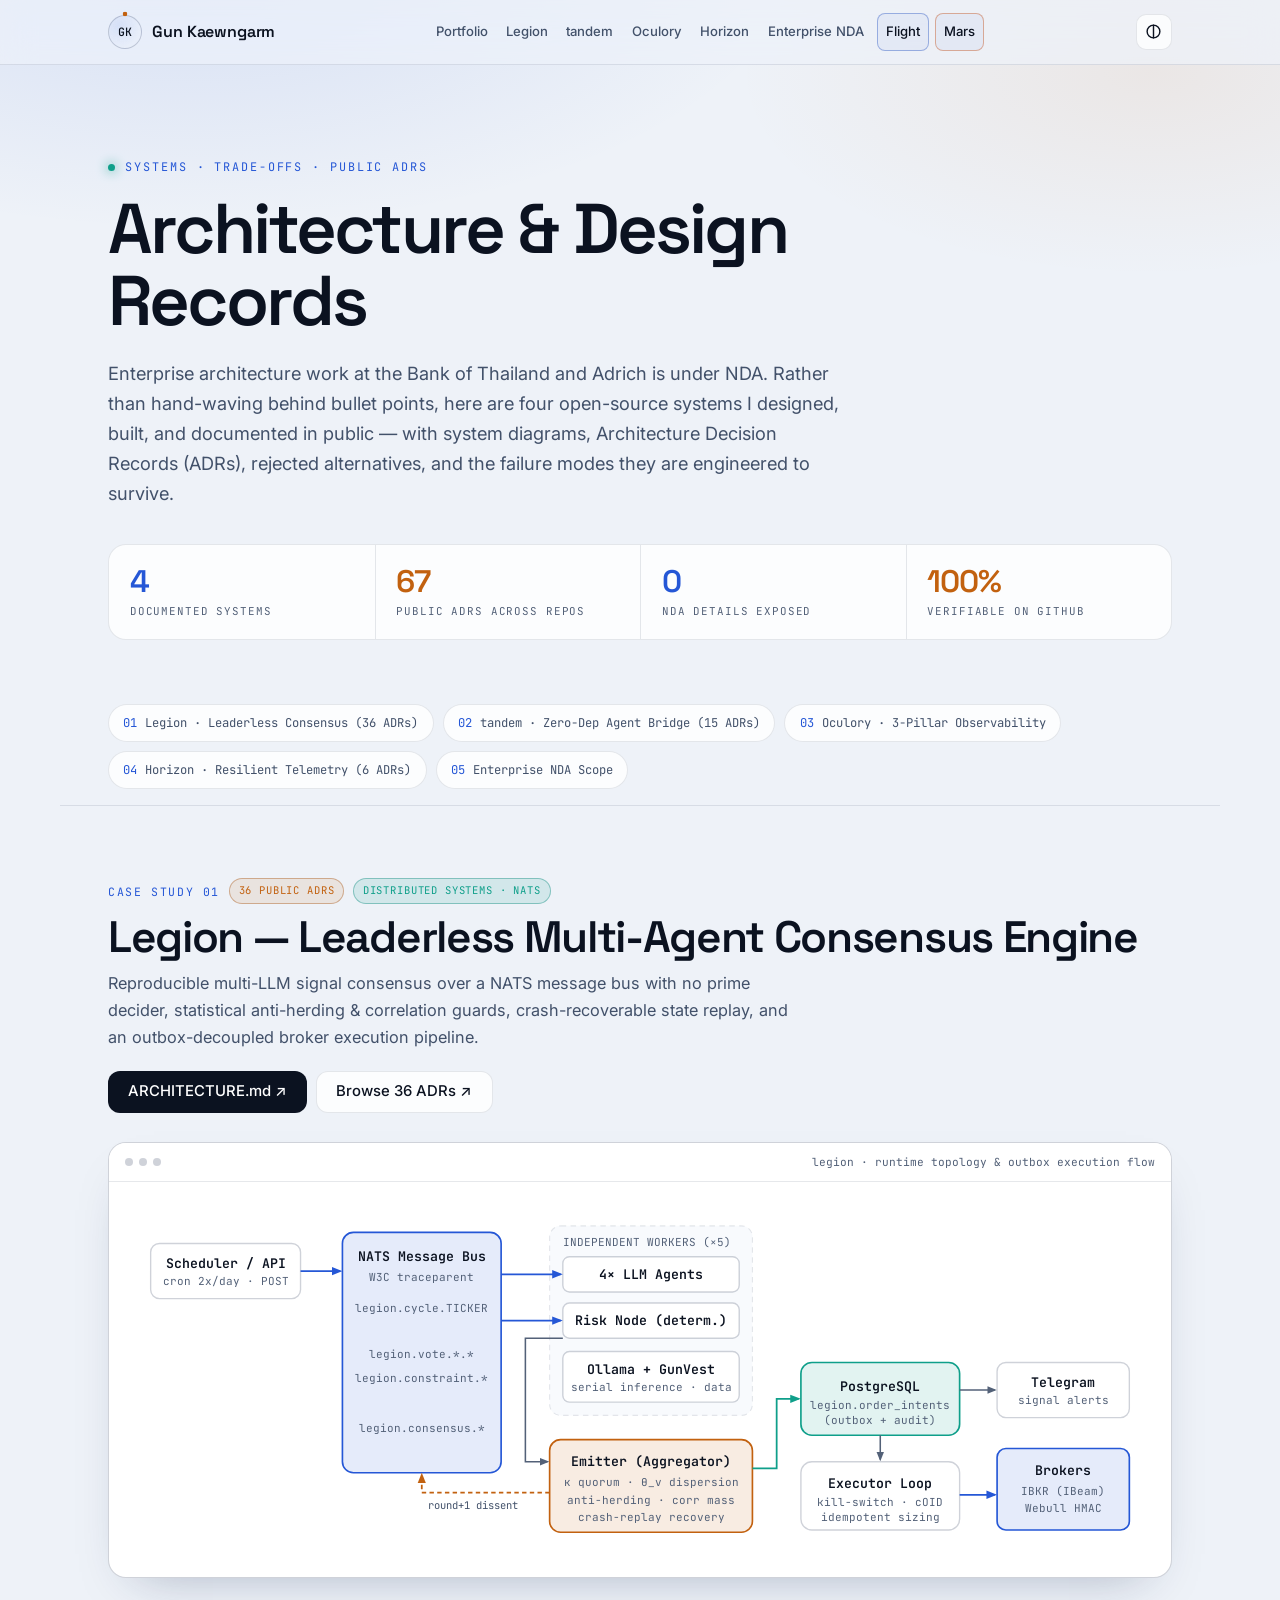
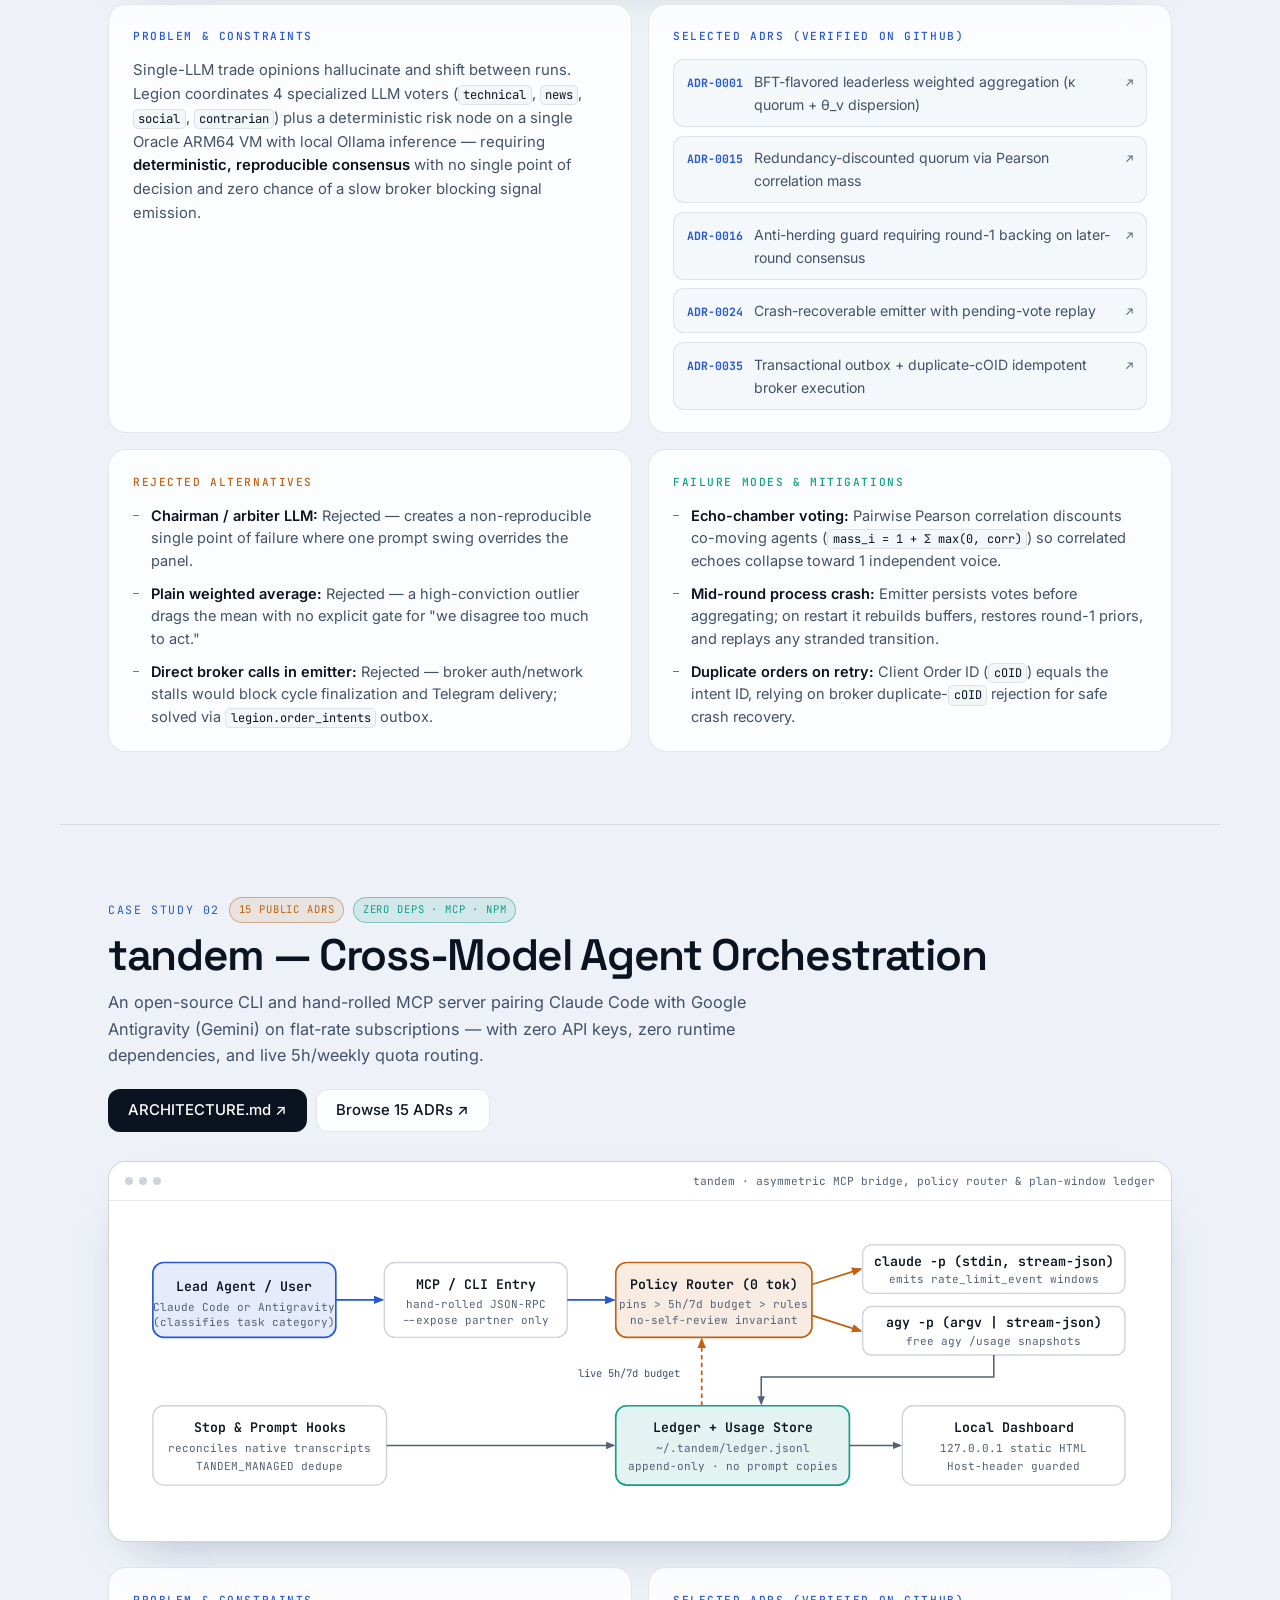
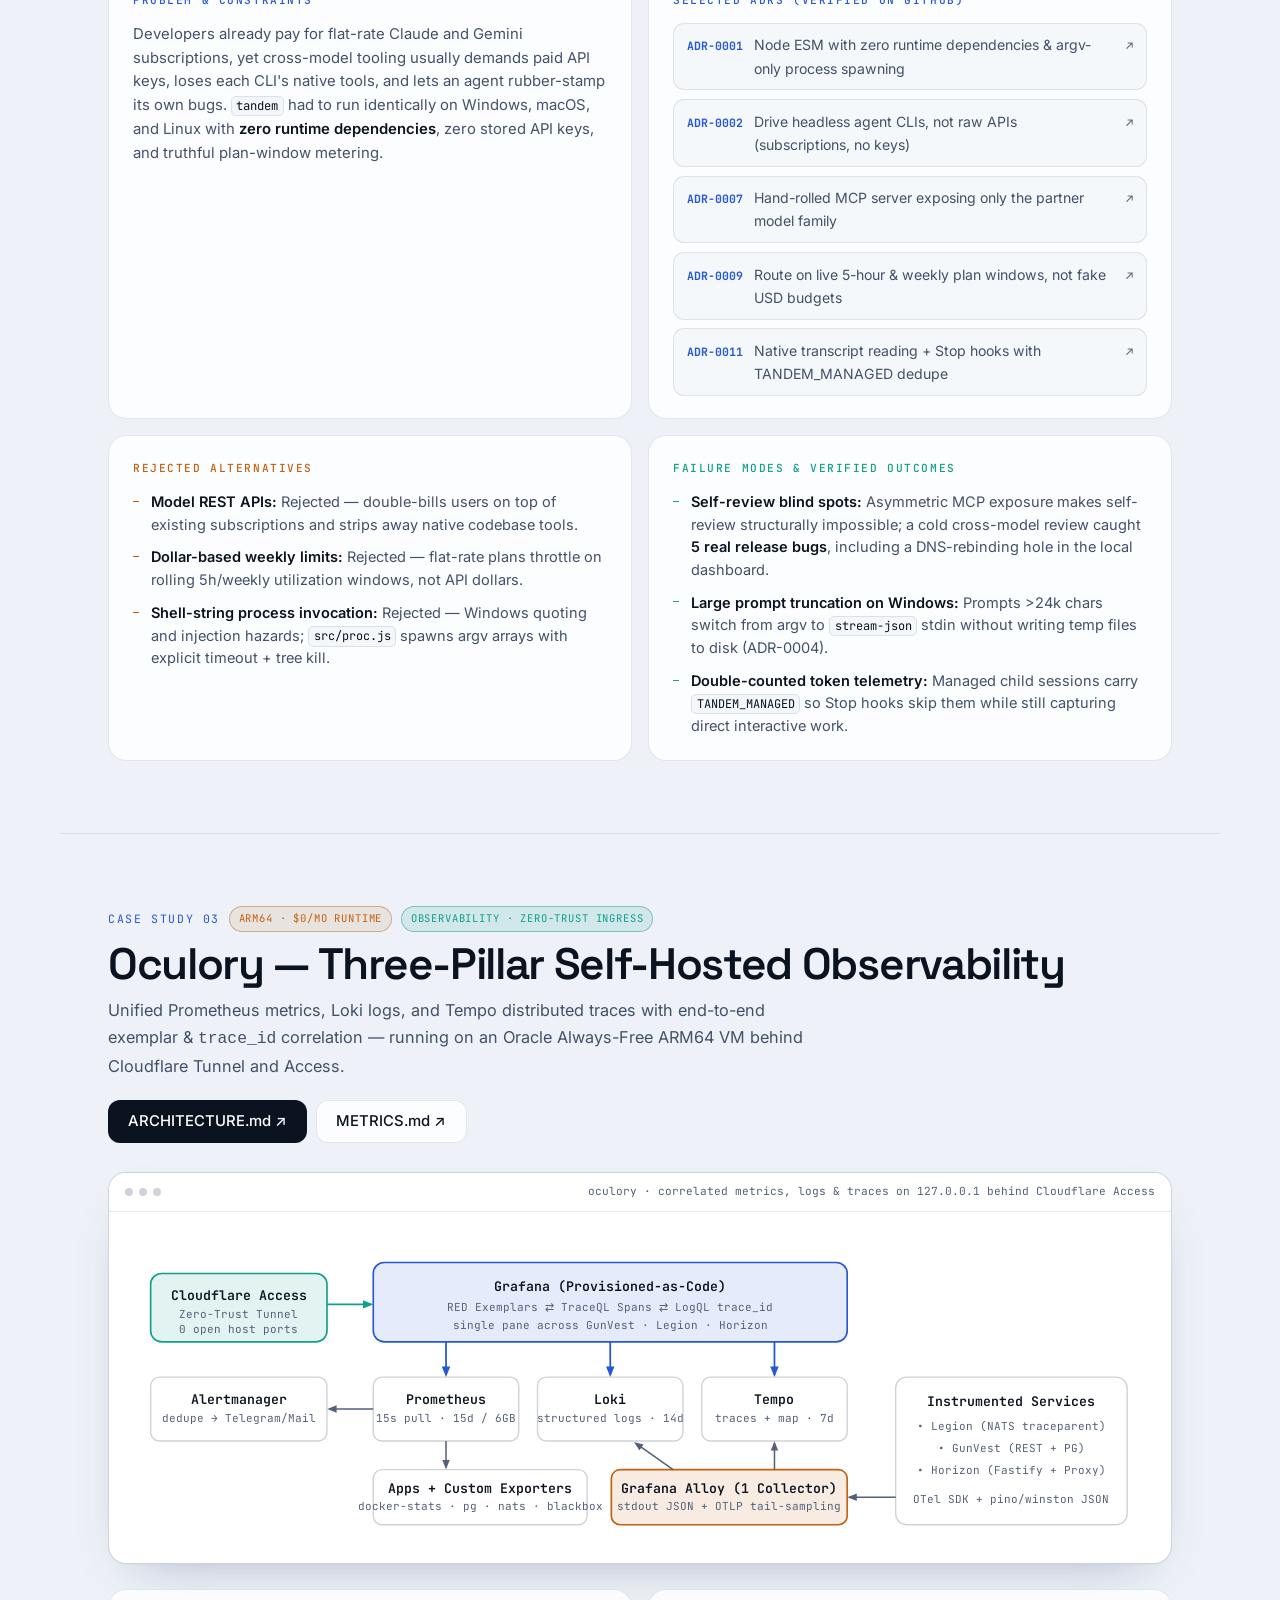
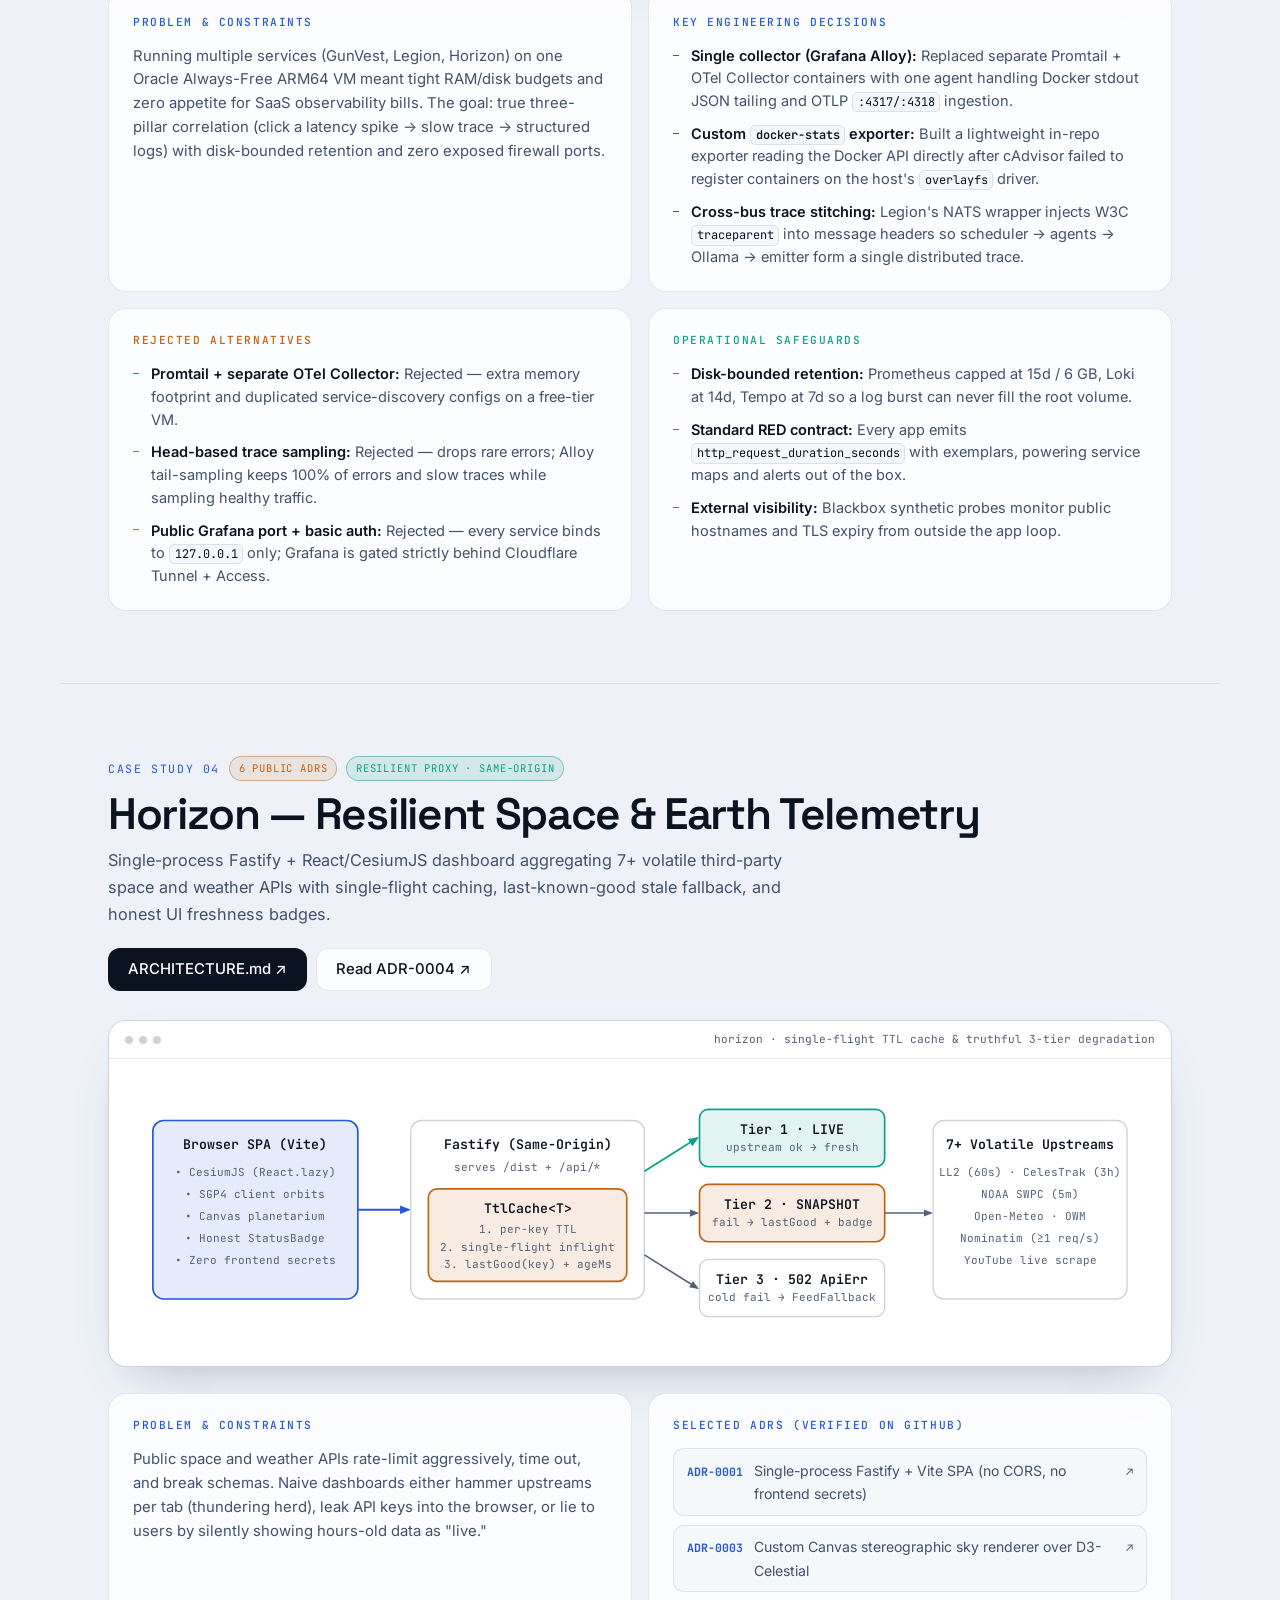
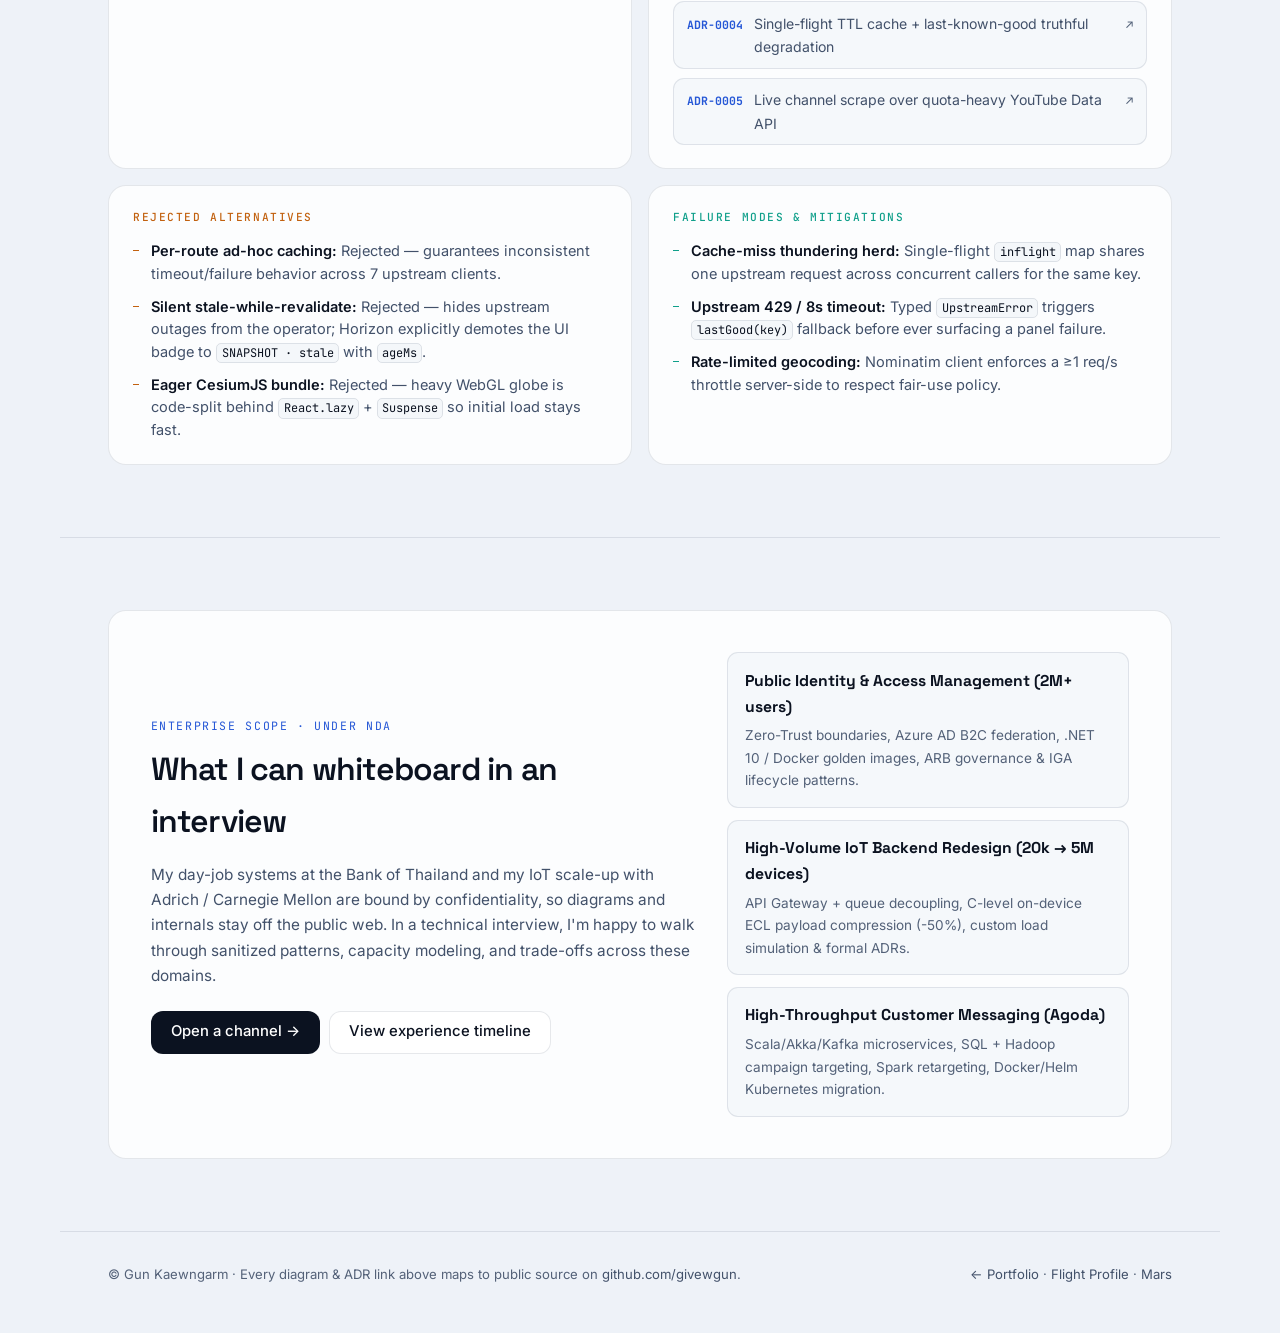
==== architecture.html @ bc834d70 "feat: harden Gemini worker, add architecture case studies, curate data & static HTML" ====
<!DOCTYPE html>
<html lang="en" data-theme="dark">
<head>
  <meta charset="UTF-8" />
  <meta name="viewport" content="width=device-width, initial-scale=1.0, viewport-fit=cover" />
  <title>Architecture &amp; Design Records — Gun Kaewngarm</title>
  <meta name="description" content="System architecture diagrams, Architecture Decision Records (ADRs), rejected alternatives, and failure-mode engineering across Gun Kaewngarm's open-source systems: Legion, tandem, Oculory, and Horizon." />
  <meta name="author" content="Gun Kaewngarm" />
  <meta name="theme-color" content="#05070d" />
  <meta name="color-scheme" content="dark light" />

  <script>
    (function () {
      try {
        var t = localStorage.getItem("theme");
        if (t !== "dark" && t !== "light") {
          t = window.matchMedia("(prefers-color-scheme: light)").matches ? "light" : "dark";
        }
        document.documentElement.setAttribute("data-theme", t);
      } catch (e) {}
    })();
  </script>

  <meta property="og:type" content="website" />
  <meta property="og:title" content="Architecture &amp; Design Records — Gun Kaewngarm" />
  <meta property="og:description" content="Four documented open-source systems with 65+ public ADRs, system diagrams, trade-offs, and failure-mode mitigations." />
  <meta property="og:url" content="https://givewgun.com/architecture.html" />
  <meta property="og:image" content="https://givewgun.com/assets/og-image.png" />
  <meta name="twitter:card" content="summary_large_image" />
  <meta name="twitter:image" content="https://givewgun.com/assets/og-image.png" />

  <link rel="canonical" href="https://givewgun.com/architecture.html" />
  <link rel="icon" type="image/svg+xml" href="assets/favicon.svg" />
  <link rel="preconnect" href="https://fonts.googleapis.com" />
  <link rel="preconnect" href="https://fonts.gstatic.com" crossorigin />
  <link href="https://fonts.googleapis.com/css2?family=Inter:wght@400;500;600;700&family=JetBrains+Mono:wght@400;500&family=Space+Grotesk:wght@400;500;600;700&display=swap" rel="stylesheet" />

  <link rel="stylesheet" href="assets/css/styles.css" />
  <link rel="stylesheet" href="assets/css/architecture.css" />
</head>
<body class="arch-page">
  <a href="#main" class="skip-link">Skip to content</a>

  <header class="nav is-scrolled" id="nav">
    <div class="nav__inner">
      <a href="index.html" class="nav__logo" aria-label="Back to portfolio">
        <span class="nav__logo-mark">GK</span>
        <span class="nav__logo-text">Gun Kaewngarm</span>
      </a>
      <nav class="nav__links" id="archNav" aria-label="Primary">
        <a href="index.html">Portfolio</a>
        <a href="#legion">Legion</a>
        <a href="#tandem">tandem</a>
        <a href="#oculory">Oculory</a>
        <a href="#horizon">Horizon</a>
        <a href="#nda">Enterprise NDA</a>
        <a class="nav__flight" href="launch.html">Flight</a>
        <a class="nav__flight nav__mars" href="mars.html">Mars</a>
      </nav>
      <div class="nav__actions">
        <button class="theme-toggle" id="archThemeToggle" type="button" aria-label="Toggle dark or light theme" title="Toggle theme">
          <svg viewBox="0 0 24 24" fill="none" stroke="currentColor" stroke-width="2" stroke-linecap="round" stroke-linejoin="round" aria-hidden="true"><circle cx="12" cy="12" r="9"/><path d="M12 3v18"/></svg>
        </button>
        <button class="nav__burger" id="archBurger" type="button" aria-label="Open menu" aria-expanded="false">
          <span></span><span></span><span></span>
        </button>
      </div>
    </div>
  </header>

  <main id="main">
    <!-- Hero -->
    <section class="arch-hero">
      <p class="arch-hero__kicker">Systems · Trade-offs · Public ADRs</p>
      <h1 class="arch-hero__title">Architecture &amp; Design Records</h1>
      <p class="arch-hero__lede">
        Enterprise architecture work at the Bank of Thailand and Adrich is under NDA. Rather than hand-waving behind bullet points,
        here are four open-source systems I designed, built, and documented in public — with system diagrams, Architecture Decision
        Records (ADRs), rejected alternatives, and the failure modes they are engineered to survive.
      </p>
      <div class="arch-hero__stats">
        <div class="arch-stat"><b>4</b><span>Documented systems</span></div>
        <div class="arch-stat"><b>67</b><span>Public ADRs across repos</span></div>
        <div class="arch-stat"><b>0</b><span>NDA details exposed</span></div>
        <div class="arch-stat"><b>100%</b><span>Verifiable on GitHub</span></div>
      </div>
    </section>

    <nav class="arch-toc" aria-label="Case studies">
      <a href="#legion"><em>01</em> Legion · Leaderless Consensus (36 ADRs)</a>
      <a href="#tandem"><em>02</em> tandem · Zero-Dep Agent Bridge (15 ADRs)</a>
      <a href="#oculory"><em>03</em> Oculory · 3-Pillar Observability</a>
      <a href="#horizon"><em>04</em> Horizon · Resilient Telemetry (6 ADRs)</a>
      <a href="#nda"><em>05</em> Enterprise NDA Scope</a>
    </nav>

    <!-- =================================================================== -->
    <!-- 01. LEGION                                                          -->
    <!-- =================================================================== -->
    <article class="case" id="legion">
      <div class="case__head">
        <div>
          <div class="case__meta">
            <span class="case__num">Case Study 01</span>
            <span class="case__pill">36 Public ADRs</span>
            <span class="case__pill case__pill--ok">Distributed Systems · NATS</span>
          </div>
          <h2 class="case__title">Legion — Leaderless Multi-Agent Consensus Engine</h2>
          <p class="case__subtitle">
            Reproducible multi-LLM signal consensus over a NATS message bus with no prime decider, statistical anti-herding &amp;
            correlation guards, crash-recoverable state replay, and an outbox-decoupled broker execution pipeline.
          </p>
        </div>
        <div class="case__links">
          <a class="btn btn--primary" href="https://github.com/givewgun/legion/blob/main/docs/ARCHITECTURE.md" target="_blank" rel="noopener">ARCHITECTURE.md ↗</a>
          <a class="btn btn--ghost" href="https://github.com/givewgun/legion/tree/main/docs/adr" target="_blank" rel="noopener">Browse 36 ADRs ↗</a>
        </div>
      </div>

      <figure class="diagram">
        <div class="diagram__bar">
          <span class="diagram__dots" aria-hidden="true"><i></i><i></i><i></i></span>
          <span>legion · runtime topology &amp; outbox execution flow</span>
        </div>
        <div class="diagram__canvas">
          <svg viewBox="0 0 920 315" role="img" aria-label="Legion architecture diagram: Scheduler and API publish cycles over NATS to four independent voting agents and a deterministic risk node, feeding a crash-recoverable emitter that persists votes and writes pending order intents to a transactional outbox drained by an idempotent broker executor.">
            <defs>
              <marker id="arr-l" viewBox="0 0 10 10" refX="8" refY="5" markerWidth="6" markerHeight="6" orient="auto-start-reverse">
                <path d="M 0 1 L 10 5 L 0 9 z" fill="currentColor" style="color:var(--text-dim)" />
              </marker>
              <marker id="arr-l-a" viewBox="0 0 10 10" refX="8" refY="5" markerWidth="6" markerHeight="6" orient="auto-start-reverse">
                <path d="M 0 1 L 10 5 L 0 9 z" fill="currentColor" style="color:var(--accent)" />
              </marker>
              <marker id="arr-l-o" viewBox="0 0 10 10" refX="8" refY="5" markerWidth="6" markerHeight="6" orient="auto-start-reverse">
                <path d="M 0 1 L 10 5 L 0 9 z" fill="currentColor" style="color:var(--accent-2)" />
              </marker>
              <marker id="arr-l-g" viewBox="0 0 10 10" refX="8" refY="5" markerWidth="6" markerHeight="6" orient="auto-start-reverse">
                <path d="M 0 1 L 10 5 L 0 9 z" fill="currentColor" style="color:var(--ok)" />
              </marker>
            </defs>

            <!-- Triggers -->
            <rect class="svg-box" x="16" y="34" width="136" height="50" rx="8" />
            <text class="svg-title" x="84" y="56" text-anchor="middle">Scheduler / API</text>
            <text class="svg-sub" x="84" y="72" text-anchor="middle">cron 2x/day · POST</text>

            <!-- NATS Bus -->
            <rect class="svg-box svg-box--accent" x="190" y="24" width="144" height="218" rx="10" />
            <text class="svg-title" x="262" y="50" text-anchor="middle">NATS Message Bus</text>
            <text class="svg-sub" x="262" y="68" text-anchor="middle">W3C traceparent</text>
            <text class="svg-sub" x="262" y="96" text-anchor="middle">legion.cycle.TICKER</text>
            <text class="svg-sub" x="262" y="138" text-anchor="middle">legion.vote.*.*</text>
            <text class="svg-sub" x="262" y="160" text-anchor="middle">legion.constraint.*</text>
            <text class="svg-sub" x="262" y="205" text-anchor="middle">legion.consensus.*</text>

            <!-- Voting Panel -->
            <rect class="svg-group" x="378" y="18" width="184" height="172" rx="10" />
            <text class="svg-sub" x="390" y="36">INDEPENDENT WORKERS (×5)</text>
            <rect class="svg-box" x="390" y="46" width="160" height="32" rx="6" />
            <text class="svg-title" x="470" y="66" text-anchor="middle">4× LLM Agents</text>
            <rect class="svg-box" x="390" y="88" width="160" height="32" rx="6" />
            <text class="svg-title" x="470" y="108" text-anchor="middle">Risk Node (determ.)</text>
            <rect class="svg-box" x="390" y="132" width="160" height="46" rx="6" />
            <text class="svg-title" x="470" y="152" text-anchor="middle">Ollama + GunVest</text>
            <text class="svg-sub" x="470" y="168" text-anchor="middle">serial inference · data</text>

            <!-- Emitter -->
            <rect class="svg-box svg-box--amber" x="378" y="212" width="184" height="84" rx="10" />
            <text class="svg-title" x="470" y="236" text-anchor="middle">Emitter (Aggregator)</text>
            <text class="svg-sub" x="470" y="254" text-anchor="middle">κ quorum · θ_v dispersion</text>
            <text class="svg-sub" x="470" y="270" text-anchor="middle">anti-herding · corr mass</text>
            <text class="svg-sub" x="470" y="286" text-anchor="middle">crash-replay recovery</text>

            <!-- Postgres + Outbox -->
            <rect class="svg-box svg-box--ok" x="606" y="142" width="144" height="66" rx="10" />
            <text class="svg-title" x="678" y="168" text-anchor="middle">PostgreSQL</text>
            <text class="svg-sub" x="678" y="184" text-anchor="middle">legion.order_intents</text>
            <text class="svg-sub" x="678" y="198" text-anchor="middle">(outbox + audit)</text>

            <!-- Executor -->
            <rect class="svg-box" x="606" y="232" width="144" height="62" rx="10" />
            <text class="svg-title" x="678" y="256" text-anchor="middle">Executor Loop</text>
            <text class="svg-sub" x="678" y="272" text-anchor="middle">kill-switch · cOID</text>
            <text class="svg-sub" x="678" y="286" text-anchor="middle">idempotent sizing</text>

            <!-- Brokers + Telegram -->
            <rect class="svg-box" x="784" y="142" width="120" height="50" rx="8" />
            <text class="svg-title" x="844" y="164" text-anchor="middle">Telegram</text>
            <text class="svg-sub" x="844" y="180" text-anchor="middle">signal alerts</text>

            <rect class="svg-box svg-box--accent" x="784" y="220" width="120" height="74" rx="8" />
            <text class="svg-title" x="844" y="244" text-anchor="middle">Brokers</text>
            <text class="svg-sub" x="844" y="262" text-anchor="middle">IBKR (IBeam)</text>
            <text class="svg-sub" x="844" y="278" text-anchor="middle">Webull HMAC</text>

            <!-- Arrows -->
            <path class="svg-line svg-line--accent" d="M 152 59 L 188 59" marker-end="url(#arr-l-a)" />
            <path class="svg-line svg-line--accent" d="M 334 62 L 388 62" marker-end="url(#arr-l-a)" />
            <path class="svg-line svg-line--accent" d="M 334 104 L 388 104" marker-end="url(#arr-l-a)" />
            <path class="svg-line" d="M 390 120 L 356 120 L 356 232 L 376 232" marker-end="url(#arr-l)" />
            <path class="svg-line svg-line--amber svg-line--dash" d="M 378 260 L 262 260 L 262 244" marker-end="url(#arr-l-o)" />
            <text class="svg-label" x="268" y="275">round+1 dissent</text>
            <path class="svg-line svg-line--ok" d="M 562 238 L 584 238 L 584 175 L 604 175" marker-end="url(#arr-l-g)" />
            <path class="svg-line" d="M 678 208 L 678 230" marker-end="url(#arr-l)" />
            <path class="svg-line" d="M 750 167 L 782 167" marker-end="url(#arr-l)" />
            <path class="svg-line svg-line--accent" d="M 750 262 L 782 262" marker-end="url(#arr-l-a)" />
          </svg>
        </div>
      </figure>

      <div class="case__grid">
        <div class="case-card spot">
          <div class="case-card__label">Problem &amp; Constraints</div>
          <p>
            Single-LLM trade opinions hallucinate and shift between runs. Legion coordinates 4 specialized LLM voters
            (<code>technical</code>, <code>news</code>, <code>social</code>, <code>contrarian</code>) plus a deterministic risk node on a
            single Oracle ARM64 VM with local Ollama inference — requiring <strong>deterministic, reproducible consensus</strong>
            with no single point of decision and zero chance of a slow broker blocking signal emission.
          </p>
        </div>

        <div class="case-card spot">
          <div class="case-card__label">Selected ADRs (Verified on GitHub)</div>
          <div class="adr-list">
            <a class="adr-link" href="https://github.com/givewgun/legion/blob/main/docs/adr/0001-consensus-protocol.md" target="_blank" rel="noopener">
              <b>ADR-0001</b><span>BFT-flavored leaderless weighted aggregation (κ quorum + θ_v dispersion)</span><em>↗</em>
            </a>
            <a class="adr-link" href="https://github.com/givewgun/legion/blob/main/docs/adr/0015-correlated-agent-quorum.md" target="_blank" rel="noopener">
              <b>ADR-0015</b><span>Redundancy-discounted quorum via Pearson correlation mass</span><em>↗</em>
            </a>
            <a class="adr-link" href="https://github.com/givewgun/legion/blob/main/docs/adr/0016-anti-herding-guard.md" target="_blank" rel="noopener">
              <b>ADR-0016</b><span>Anti-herding guard requiring round-1 backing on later-round consensus</span><em>↗</em>
            </a>
            <a class="adr-link" href="https://github.com/givewgun/legion/blob/main/docs/adr/0024-crash-recoverable-emitter.md" target="_blank" rel="noopener">
              <b>ADR-0024</b><span>Crash-recoverable emitter with pending-vote replay</span><em>↗</em>
            </a>
            <a class="adr-link" href="https://github.com/givewgun/legion/blob/main/docs/adr/0035-ibkr-paper-execution.md" target="_blank" rel="noopener">
              <b>ADR-0035</b><span>Transactional outbox + duplicate-cOID idempotent broker execution</span><em>↗</em>
            </a>
          </div>
        </div>

        <div class="case-card case-card--warn spot">
          <div class="case-card__label">Rejected Alternatives</div>
          <ul>
            <li><strong>Chairman / arbiter LLM:</strong> Rejected — creates a non-reproducible single point of failure where one prompt swing overrides the panel.</li>
            <li><strong>Plain weighted average:</strong> Rejected — a high-conviction outlier drags the mean with no explicit gate for "we disagree too much to act."</li>
            <li><strong>Direct broker calls in emitter:</strong> Rejected — broker auth/network stalls would block cycle finalization and Telegram delivery; solved via <code>legion.order_intents</code> outbox.</li>
          </ul>
        </div>

        <div class="case-card case-card--ok spot">
          <div class="case-card__label">Failure Modes &amp; Mitigations</div>
          <ul>
            <li><strong>Echo-chamber voting:</strong> Pairwise Pearson correlation discounts co-moving agents (<code>mass_i = 1 + Σ max(0, corr)</code>) so correlated echoes collapse toward 1 independent voice.</li>
            <li><strong>Mid-round process crash:</strong> Emitter persists votes before aggregating; on restart it rebuilds buffers, restores round-1 priors, and replays any stranded transition.</li>
            <li><strong>Duplicate orders on retry:</strong> Client Order ID (<code>cOID</code>) equals the intent ID, relying on broker duplicate-<code>cOID</code> rejection for safe crash recovery.</li>
          </ul>
        </div>
      </div>
    </article>

    <!-- =================================================================== -->
    <!-- 02. TANDEM                                                          -->
    <!-- =================================================================== -->
    <article class="case" id="tandem">
      <div class="case__head">
        <div>
          <div class="case__meta">
            <span class="case__num">Case Study 02</span>
            <span class="case__pill">15 Public ADRs</span>
            <span class="case__pill case__pill--ok">Zero Deps · MCP · npm</span>
          </div>
          <h2 class="case__title">tandem — Cross-Model Agent Orchestration</h2>
          <p class="case__subtitle">
            An open-source CLI and hand-rolled MCP server pairing Claude Code with Google Antigravity (Gemini) on flat-rate
            subscriptions — with zero API keys, zero runtime dependencies, and live 5h/weekly quota routing.
          </p>
        </div>
        <div class="case__links">
          <a class="btn btn--primary" href="https://github.com/givewgun/multi-agents-pc/blob/main/docs/ARCHITECTURE.md" target="_blank" rel="noopener">ARCHITECTURE.md ↗</a>
          <a class="btn btn--ghost" href="https://github.com/givewgun/multi-agents-pc/tree/main/docs/adr" target="_blank" rel="noopener">Browse 15 ADRs ↗</a>
        </div>
      </div>

      <figure class="diagram">
        <div class="diagram__bar">
          <span class="diagram__dots" aria-hidden="true"><i></i><i></i><i></i></span>
          <span>tandem · asymmetric MCP bridge, policy router &amp; plan-window ledger</span>
        </div>
        <div class="diagram__canvas">
          <svg viewBox="0 0 920 265" role="img" aria-label="tandem architecture diagram: Lead agent communicates over stdio MCP or CLI to the zero-token policy router, which dispatches headless claude or agy CLIs via argv and stdin, reconciles Stop hooks and native transcripts into a local JSONL ledger, and feeds real 5-hour and weekly plan windows back into routing and the local dashboard.">
            <defs>
              <marker id="arr-t" viewBox="0 0 10 10" refX="8" refY="5" markerWidth="6" markerHeight="6" orient="auto-start-reverse">
                <path d="M 0 1 L 10 5 L 0 9 z" fill="currentColor" style="color:var(--text-dim)" />
              </marker>
              <marker id="arr-t-a" viewBox="0 0 10 10" refX="8" refY="5" markerWidth="6" markerHeight="6" orient="auto-start-reverse">
                <path d="M 0 1 L 10 5 L 0 9 z" fill="currentColor" style="color:var(--accent)" />
              </marker>
              <marker id="arr-t-o" viewBox="0 0 10 10" refX="8" refY="5" markerWidth="6" markerHeight="6" orient="auto-start-reverse">
                <path d="M 0 1 L 10 5 L 0 9 z" fill="currentColor" style="color:var(--accent-2)" />
              </marker>
            </defs>

            <rect class="svg-box svg-box--accent" x="18" y="34" width="166" height="68" rx="10" />
            <text class="svg-title" x="101" y="60" text-anchor="middle">Lead Agent / User</text>
            <text class="svg-sub" x="101" y="78" text-anchor="middle">Claude Code or Antigravity</text>
            <text class="svg-sub" x="101" y="92" text-anchor="middle">(classifies task category)</text>

            <rect class="svg-box" x="228" y="34" width="166" height="68" rx="10" />
            <text class="svg-title" x="311" y="58" text-anchor="middle">MCP / CLI Entry</text>
            <text class="svg-sub" x="311" y="75" text-anchor="middle">hand-rolled JSON-RPC</text>
            <text class="svg-sub" x="311" y="90" text-anchor="middle">--expose partner only</text>

            <rect class="svg-box svg-box--amber" x="438" y="34" width="178" height="68" rx="10" />
            <text class="svg-title" x="527" y="58" text-anchor="middle">Policy Router (0 tok)</text>
            <text class="svg-sub" x="527" y="75" text-anchor="middle">pins &gt; 5h/7d budget &gt; rules</text>
            <text class="svg-sub" x="527" y="90" text-anchor="middle">no-self-review invariant</text>

            <rect class="svg-box" x="662" y="18" width="238" height="44" rx="8" />
            <text class="svg-title" x="781" y="37" text-anchor="middle">claude -p (stdin, stream-json)</text>
            <text class="svg-sub" x="781" y="53" text-anchor="middle">emits rate_limit_event windows</text>

            <rect class="svg-box" x="662" y="74" width="238" height="44" rx="8" />
            <text class="svg-title" x="781" y="93" text-anchor="middle">agy -p (argv | stream-json)</text>
            <text class="svg-sub" x="781" y="109" text-anchor="middle">free agy /usage snapshots</text>

            <rect class="svg-box svg-box--ok" x="438" y="164" width="212" height="72" rx="10" />
            <text class="svg-title" x="544" y="188" text-anchor="middle">Ledger + Usage Store</text>
            <text class="svg-sub" x="544" y="206" text-anchor="middle">~/.tandem/ledger.jsonl</text>
            <text class="svg-sub" x="544" y="222" text-anchor="middle">append-only · no prompt copies</text>

            <rect class="svg-box" x="18" y="164" width="212" height="72" rx="10" />
            <text class="svg-title" x="124" y="188" text-anchor="middle">Stop &amp; Prompt Hooks</text>
            <text class="svg-sub" x="124" y="206" text-anchor="middle">reconciles native transcripts</text>
            <text class="svg-sub" x="124" y="222" text-anchor="middle">TANDEM_MANAGED dedupe</text>

            <rect class="svg-box" x="698" y="164" width="202" height="72" rx="10" />
            <text class="svg-title" x="799" y="188" text-anchor="middle">Local Dashboard</text>
            <text class="svg-sub" x="799" y="206" text-anchor="middle">127.0.0.1 static HTML</text>
            <text class="svg-sub" x="799" y="222" text-anchor="middle">Host-header guarded</text>

            <path class="svg-line svg-line--accent" d="M 184 68 L 226 68" marker-end="url(#arr-t-a)" />
            <path class="svg-line svg-line--accent" d="M 394 68 L 436 68" marker-end="url(#arr-t-a)" />
            <path class="svg-line svg-line--amber" d="M 616 54 L 660 40" marker-end="url(#arr-t-o)" />
            <path class="svg-line svg-line--amber" d="M 616 82 L 660 96" marker-end="url(#arr-t-o)" />
            <path class="svg-line" d="M 781 118 L 781 138 L 570 138 L 570 162" marker-end="url(#arr-t)" />
            <path class="svg-line svg-line--amber svg-line--dash" d="M 516 164 L 516 104" marker-end="url(#arr-t-o)" />
            <text class="svg-label" x="404" y="138">live 5h/7d budget</text>
            <path class="svg-line" d="M 230 200 L 436 200" marker-end="url(#arr-t)" />
            <path class="svg-line" d="M 650 200 L 696 200" marker-end="url(#arr-t)" />
          </svg>
        </div>
      </figure>

      <div class="case__grid">
        <div class="case-card spot">
          <div class="case-card__label">Problem &amp; Constraints</div>
          <p>
            Developers already pay for flat-rate Claude and Gemini subscriptions, yet cross-model tooling usually demands paid API
            keys, loses each CLI's native tools, and lets an agent rubber-stamp its own bugs. <code>tandem</code> had to run identically
            on Windows, macOS, and Linux with <strong>zero runtime dependencies</strong>, zero stored API keys, and truthful plan-window metering.
          </p>
        </div>

        <div class="case-card spot">
          <div class="case-card__label">Selected ADRs (Verified on GitHub)</div>
          <div class="adr-list">
            <a class="adr-link" href="https://github.com/givewgun/multi-agents-pc/blob/main/docs/adr/0001-node-zero-deps.md" target="_blank" rel="noopener">
              <b>ADR-0001</b><span>Node ESM with zero runtime dependencies &amp; argv-only process spawning</span><em>↗</em>
            </a>
            <a class="adr-link" href="https://github.com/givewgun/multi-agents-pc/blob/main/docs/adr/0002-headless-cli-transport.md" target="_blank" rel="noopener">
              <b>ADR-0002</b><span>Drive headless agent CLIs, not raw APIs (subscriptions, no keys)</span><em>↗</em>
            </a>
            <a class="adr-link" href="https://github.com/givewgun/multi-agents-pc/blob/main/docs/adr/0007-mcp-expose-other-agent.md" target="_blank" rel="noopener">
              <b>ADR-0007</b><span>Hand-rolled MCP server exposing only the partner model family</span><em>↗</em>
            </a>
            <a class="adr-link" href="https://github.com/givewgun/multi-agents-pc/blob/main/docs/adr/0009-plan-window-budgets.md" target="_blank" rel="noopener">
              <b>ADR-0009</b><span>Route on live 5-hour &amp; weekly plan windows, not fake USD budgets</span><em>↗</em>
            </a>
            <a class="adr-link" href="https://github.com/givewgun/multi-agents-pc/blob/main/docs/adr/0011-native-transcripts-and-hooks.md" target="_blank" rel="noopener">
              <b>ADR-0011</b><span>Native transcript reading + Stop hooks with TANDEM_MANAGED dedupe</span><em>↗</em>
            </a>
          </div>
        </div>

        <div class="case-card case-card--warn spot">
          <div class="case-card__label">Rejected Alternatives</div>
          <ul>
            <li><strong>Model REST APIs:</strong> Rejected — double-bills users on top of existing subscriptions and strips away native codebase tools.</li>
            <li><strong>Dollar-based weekly limits:</strong> Rejected — flat-rate plans throttle on rolling 5h/weekly utilization windows, not API dollars.</li>
            <li><strong>Shell-string process invocation:</strong> Rejected — Windows quoting and injection hazards; <code>src/proc.js</code> spawns argv arrays with explicit timeout + tree kill.</li>
          </ul>
        </div>

        <div class="case-card case-card--ok spot">
          <div class="case-card__label">Failure Modes &amp; Verified Outcomes</div>
          <ul>
            <li><strong>Self-review blind spots:</strong> Asymmetric MCP exposure makes self-review structurally impossible; a cold cross-model review caught <strong>5 real release bugs</strong>, including a DNS-rebinding hole in the local dashboard.</li>
            <li><strong>Large prompt truncation on Windows:</strong> Prompts &gt;24k chars switch from argv to <code>stream-json</code> stdin without writing temp files to disk (ADR-0004).</li>
            <li><strong>Double-counted token telemetry:</strong> Managed child sessions carry <code>TANDEM_MANAGED</code> so Stop hooks skip them while still capturing direct interactive work.</li>
          </ul>
        </div>
      </div>
    </article>

    <!-- =================================================================== -->
    <!-- 03. OCULORY                                                         -->
    <!-- =================================================================== -->
    <article class="case" id="oculory">
      <div class="case__head">
        <div>
          <div class="case__meta">
            <span class="case__num">Case Study 03</span>
            <span class="case__pill">ARM64 · $0/mo Runtime</span>
            <span class="case__pill case__pill--ok">Observability · Zero-Trust Ingress</span>
          </div>
          <h2 class="case__title">Oculory — Three-Pillar Self-Hosted Observability</h2>
          <p class="case__subtitle">
            Unified Prometheus metrics, Loki logs, and Tempo distributed traces with end-to-end exemplar &amp; <code>trace_id</code>
            correlation — running on an Oracle Always-Free ARM64 VM behind Cloudflare Tunnel and Access.
          </p>
        </div>
        <div class="case__links">
          <a class="btn btn--primary" href="https://github.com/givewgun/oculory/blob/main/docs/ARCHITECTURE.md" target="_blank" rel="noopener">ARCHITECTURE.md ↗</a>
          <a class="btn btn--ghost" href="https://github.com/givewgun/oculory/blob/main/docs/METRICS.md" target="_blank" rel="noopener">METRICS.md ↗</a>
        </div>
      </div>

      <figure class="diagram">
        <div class="diagram__bar">
          <span class="diagram__dots" aria-hidden="true"><i></i><i></i><i></i></span>
          <span>oculory · correlated metrics, logs &amp; traces on 127.0.0.1 behind Cloudflare Access</span>
        </div>
        <div class="diagram__canvas">
          <svg viewBox="0 0 920 275" role="img" aria-label="Oculory observability diagram: Apps and exporters send metrics to Prometheus, structured JSON stdout logs and OTLP traces through Grafana Alloy with tail sampling to Loki and Tempo, all queried by Grafana published exclusively via Cloudflare Tunnel and Access, while Prometheus alerts route through Alertmanager to Telegram and email.">
            <defs>
              <marker id="arr-o" viewBox="0 0 10 10" refX="8" refY="5" markerWidth="6" markerHeight="6" orient="auto-start-reverse">
                <path d="M 0 1 L 10 5 L 0 9 z" fill="currentColor" style="color:var(--text-dim)" />
              </marker>
              <marker id="arr-o-a" viewBox="0 0 10 10" refX="8" refY="5" markerWidth="6" markerHeight="6" orient="auto-start-reverse">
                <path d="M 0 1 L 10 5 L 0 9 z" fill="currentColor" style="color:var(--accent)" />
              </marker>
              <marker id="arr-o-g" viewBox="0 0 10 10" refX="8" refY="5" markerWidth="6" markerHeight="6" orient="auto-start-reverse">
                <path d="M 0 1 L 10 5 L 0 9 z" fill="currentColor" style="color:var(--ok)" />
              </marker>
            </defs>

            <rect class="svg-box svg-box--ok" x="16" y="34" width="160" height="62" rx="10" />
            <text class="svg-title" x="96" y="58" text-anchor="middle">Cloudflare Access</text>
            <text class="svg-sub" x="96" y="74" text-anchor="middle">Zero-Trust Tunnel</text>
            <text class="svg-sub" x="96" y="88" text-anchor="middle">0 open host ports</text>

            <rect class="svg-box svg-box--accent" x="218" y="24" width="430" height="72" rx="10" />
            <text class="svg-title" x="433" y="50" text-anchor="middle">Grafana (Provisioned-as-Code)</text>
            <text class="svg-sub" x="433" y="68" text-anchor="middle">RED Exemplars ⇄ TraceQL Spans ⇄ LogQL trace_id</text>
            <text class="svg-sub" x="433" y="84" text-anchor="middle">single pane across GunVest · Legion · Horizon</text>

            <rect class="svg-box" x="218" y="128" width="132" height="58" rx="8" />
            <text class="svg-title" x="284" y="152" text-anchor="middle">Prometheus</text>
            <text class="svg-sub" x="284" y="169" text-anchor="middle">15s pull · 15d / 6GB</text>

            <rect class="svg-box" x="367" y="128" width="132" height="58" rx="8" />
            <text class="svg-title" x="433" y="152" text-anchor="middle">Loki</text>
            <text class="svg-sub" x="433" y="169" text-anchor="middle">structured logs · 14d</text>

            <rect class="svg-box" x="516" y="128" width="132" height="58" rx="8" />
            <text class="svg-title" x="582" y="152" text-anchor="middle">Tempo</text>
            <text class="svg-sub" x="582" y="169" text-anchor="middle">traces + map · 7d</text>

            <rect class="svg-box" x="16" y="128" width="160" height="58" rx="8" />
            <text class="svg-title" x="96" y="152" text-anchor="middle">Alertmanager</text>
            <text class="svg-sub" x="96" y="169" text-anchor="middle">dedupe → Telegram/Mail</text>

            <rect class="svg-box" x="218" y="212" width="194" height="50" rx="8" />
            <text class="svg-title" x="315" y="233" text-anchor="middle">Apps + Custom Exporters</text>
            <text class="svg-sub" x="315" y="249" text-anchor="middle">docker-stats · pg · nats · blackbox</text>

            <rect class="svg-box svg-box--amber" x="434" y="212" width="214" height="50" rx="8" />
            <text class="svg-title" x="541" y="233" text-anchor="middle">Grafana Alloy (1 Collector)</text>
            <text class="svg-sub" x="541" y="249" text-anchor="middle">stdout JSON + OTLP tail-sampling</text>

            <rect class="svg-box" x="692" y="128" width="210" height="134" rx="10" />
            <text class="svg-title" x="797" y="154" text-anchor="middle">Instrumented Services</text>
            <text class="svg-sub" x="797" y="176" text-anchor="middle">• Legion (NATS traceparent)</text>
            <text class="svg-sub" x="797" y="196" text-anchor="middle">• GunVest (REST + PG)</text>
            <text class="svg-sub" x="797" y="216" text-anchor="middle">• Horizon (Fastify + Proxy)</text>
            <text class="svg-sub" x="797" y="242" text-anchor="middle">OTel SDK + pino/winston JSON</text>

            <path class="svg-line svg-line--ok" d="M 176 62 L 216 62" marker-end="url(#arr-o-g)" />
            <path class="svg-line svg-line--accent" d="M 284 96 L 284 126" marker-end="url(#arr-o-a)" />
            <path class="svg-line svg-line--accent" d="M 433 96 L 433 126" marker-end="url(#arr-o-a)" />
            <path class="svg-line svg-line--accent" d="M 582 96 L 582 126" marker-end="url(#arr-o-a)" />
            <path class="svg-line" d="M 218 157 L 178 157" marker-end="url(#arr-o)" />
            <path class="svg-line" d="M 284 186 L 284 210" marker-end="url(#arr-o)" />
            <path class="svg-line" d="M 490 212 L 456 188" marker-end="url(#arr-o)" />
            <path class="svg-line" d="M 582 212 L 582 188" marker-end="url(#arr-o)" />
            <path class="svg-line" d="M 692 237 L 650 237" marker-end="url(#arr-o)" />
          </svg>
        </div>
      </figure>

      <div class="case__grid">
        <div class="case-card spot">
          <div class="case-card__label">Problem &amp; Constraints</div>
          <p>
            Running multiple services (GunVest, Legion, Horizon) on one Oracle Always-Free ARM64 VM meant tight RAM/disk budgets
            and zero appetite for SaaS observability bills. The goal: true three-pillar correlation (click a latency spike → slow trace
            → structured logs) with disk-bounded retention and zero exposed firewall ports.
          </p>
        </div>

        <div class="case-card spot">
          <div class="case-card__label">Key Engineering Decisions</div>
          <ul>
            <li><strong>Single collector (Grafana Alloy):</strong> Replaced separate Promtail + OTel Collector containers with one agent handling Docker stdout JSON tailing and OTLP <code>:4317/:4318</code> ingestion.</li>
            <li><strong>Custom <code>docker-stats</code> exporter:</strong> Built a lightweight in-repo exporter reading the Docker API directly after cAdvisor failed to register containers on the host's <code>overlayfs</code> driver.</li>
            <li><strong>Cross-bus trace stitching:</strong> Legion's NATS wrapper injects W3C <code>traceparent</code> into message headers so scheduler → agents → Ollama → emitter form a single distributed trace.</li>
          </ul>
        </div>

        <div class="case-card case-card--warn spot">
          <div class="case-card__label">Rejected Alternatives</div>
          <ul>
            <li><strong>Promtail + separate OTel Collector:</strong> Rejected — extra memory footprint and duplicated service-discovery configs on a free-tier VM.</li>
            <li><strong>Head-based trace sampling:</strong> Rejected — drops rare errors; Alloy tail-sampling keeps 100% of errors and slow traces while sampling healthy traffic.</li>
            <li><strong>Public Grafana port + basic auth:</strong> Rejected — every service binds to <code>127.0.0.1</code> only; Grafana is gated strictly behind Cloudflare Tunnel + Access.</li>
          </ul>
        </div>

        <div class="case-card case-card--ok spot">
          <div class="case-card__label">Operational Safeguards</div>
          <ul>
            <li><strong>Disk-bounded retention:</strong> Prometheus capped at 15d / 6 GB, Loki at 14d, Tempo at 7d so a log burst can never fill the root volume.</li>
            <li><strong>Standard RED contract:</strong> Every app emits <code>http_request_duration_seconds</code> with exemplars, powering service maps and alerts out of the box.</li>
            <li><strong>External visibility:</strong> Blackbox synthetic probes monitor public hostnames and TLS expiry from outside the app loop.</li>
          </ul>
        </div>
      </div>
    </article>

    <!-- =================================================================== -->
    <!-- 04. HORIZON                                                         -->
    <!-- =================================================================== -->
    <article class="case" id="horizon">
      <div class="case__head">
        <div>
          <div class="case__meta">
            <span class="case__num">Case Study 04</span>
            <span class="case__pill">6 Public ADRs</span>
            <span class="case__pill case__pill--ok">Resilient Proxy · Same-Origin</span>
          </div>
          <h2 class="case__title">Horizon — Resilient Space &amp; Earth Telemetry</h2>
          <p class="case__subtitle">
            Single-process Fastify + React/CesiumJS dashboard aggregating 7+ volatile third-party space and weather APIs with
            single-flight caching, last-known-good stale fallback, and honest UI freshness badges.
          </p>
        </div>
        <div class="case__links">
          <a class="btn btn--primary" href="https://github.com/givewgun/horizon/blob/main/docs/ARCHITECTURE.md" target="_blank" rel="noopener">ARCHITECTURE.md ↗</a>
          <a class="btn btn--ghost" href="https://github.com/givewgun/horizon/blob/main/docs/adr/0004-graceful-upstream-failure-policy.md" target="_blank" rel="noopener">Read ADR-0004 ↗</a>
        </div>
      </div>

      <figure class="diagram">
        <div class="diagram__bar">
          <span class="diagram__dots" aria-hidden="true"><i></i><i></i><i></i></span>
          <span>horizon · single-flight TTL cache &amp; truthful 3-tier degradation</span>
        </div>
        <div class="diagram__canvas">
          <svg viewBox="0 0 920 235" role="img" aria-label="Horizon architecture diagram: Browser SPA communicates same-origin over Cloudflare Tunnel to a single Fastify backend with TtlCache single-flight deduplication and lastGood stale store, proxying 7 upstream APIs and returning LIVE, SNAPSHOT stale, or typed 502 ApiErr states.">
            <defs>
              <marker id="arr-h" viewBox="0 0 10 10" refX="8" refY="5" markerWidth="6" markerHeight="6" orient="auto-start-reverse">
                <path d="M 0 1 L 10 5 L 0 9 z" fill="currentColor" style="color:var(--text-dim)" />
              </marker>
              <marker id="arr-h-a" viewBox="0 0 10 10" refX="8" refY="5" markerWidth="6" markerHeight="6" orient="auto-start-reverse">
                <path d="M 0 1 L 10 5 L 0 9 z" fill="currentColor" style="color:var(--accent)" />
              </marker>
              <marker id="arr-h-g" viewBox="0 0 10 10" refX="8" refY="5" markerWidth="6" markerHeight="6" orient="auto-start-reverse">
                <path d="M 0 1 L 10 5 L 0 9 z" fill="currentColor" style="color:var(--ok)" />
              </marker>
            </defs>

            <rect class="svg-box svg-box--accent" x="18" y="34" width="186" height="162" rx="10" />
            <text class="svg-title" x="111" y="60" text-anchor="middle">Browser SPA (Vite)</text>
            <text class="svg-sub" x="111" y="84" text-anchor="middle">• CesiumJS (React.lazy)</text>
            <text class="svg-sub" x="111" y="104" text-anchor="middle">• SGP4 client orbits</text>
            <text class="svg-sub" x="111" y="124" text-anchor="middle">• Canvas planetarium</text>
            <text class="svg-sub" x="111" y="144" text-anchor="middle">• Honest StatusBadge</text>
            <text class="svg-sub" x="111" y="164" text-anchor="middle">• Zero frontend secrets</text>

            <rect class="svg-box" x="252" y="34" width="212" height="162" rx="10" />
            <text class="svg-title" x="358" y="60" text-anchor="middle">Fastify (Same-Origin)</text>
            <text class="svg-sub" x="358" y="80" text-anchor="middle">serves /dist + /api/*</text>
            <rect class="svg-box svg-box--amber" x="268" y="96" width="180" height="84" rx="8" />
            <text class="svg-title" x="358" y="118" text-anchor="middle">TtlCache&lt;T&gt;</text>
            <text class="svg-sub" x="358" y="136" text-anchor="middle">1. per-key TTL</text>
            <text class="svg-sub" x="358" y="152" text-anchor="middle">2. single-flight inflight</text>
            <text class="svg-sub" x="358" y="168" text-anchor="middle">3. lastGood(key) + ageMs</text>

            <rect class="svg-box svg-box--ok" x="514" y="24" width="168" height="52" rx="8" />
            <text class="svg-title" x="598" y="46" text-anchor="middle">Tier 1 · LIVE</text>
            <text class="svg-sub" x="598" y="62" text-anchor="middle">upstream ok → fresh</text>

            <rect class="svg-box svg-box--amber" x="514" y="92" width="168" height="52" rx="8" />
            <text class="svg-title" x="598" y="114" text-anchor="middle">Tier 2 · SNAPSHOT</text>
            <text class="svg-sub" x="598" y="130" text-anchor="middle">fail → lastGood + badge</text>

            <rect class="svg-box" x="514" y="160" width="168" height="52" rx="8" />
            <text class="svg-title" x="598" y="182" text-anchor="middle">Tier 3 · 502 ApiErr</text>
            <text class="svg-sub" x="598" y="198" text-anchor="middle">cold fail → FeedFallback</text>

            <rect class="svg-box" x="726" y="34" width="176" height="162" rx="10" />
            <text class="svg-title" x="814" y="60" text-anchor="middle">7+ Volatile Upstreams</text>
            <text class="svg-sub" x="814" y="84" text-anchor="middle">LL2 (60s) · CelesTrak (3h)</text>
            <text class="svg-sub" x="814" y="104" text-anchor="middle">NOAA SWPC (5m)</text>
            <text class="svg-sub" x="814" y="124" text-anchor="middle">Open-Meteo · OWM</text>
            <text class="svg-sub" x="814" y="144" text-anchor="middle">Nominatim (≥1 req/s)</text>
            <text class="svg-sub" x="814" y="164" text-anchor="middle">YouTube live scrape</text>

            <path class="svg-line svg-line--accent" d="M 204 115 L 250 115" marker-end="url(#arr-h-a)" />
            <path class="svg-line svg-line--ok" d="M 464 80 L 512 50" marker-end="url(#arr-h-g)" />
            <path class="svg-line" d="M 464 118 L 512 118" marker-end="url(#arr-h)" />
            <path class="svg-line" d="M 464 156 L 512 186" marker-end="url(#arr-h)" />
            <path class="svg-line" d="M 682 118 L 724 118" marker-end="url(#arr-h)" />
          </svg>
        </div>
      </figure>

      <div class="case__grid">
        <div class="case-card spot">
          <div class="case-card__label">Problem &amp; Constraints</div>
          <p>
            Public space and weather APIs rate-limit aggressively, time out, and break schemas. Naive dashboards either hammer
            upstreams per tab (thundering herd), leak API keys into the browser, or lie to users by silently showing hours-old data as "live."
          </p>
        </div>

        <div class="case-card spot">
          <div class="case-card__label">Selected ADRs (Verified on GitHub)</div>
          <div class="adr-list">
            <a class="adr-link" href="https://github.com/givewgun/horizon/blob/main/docs/adr/0001-stack-and-hosting.md" target="_blank" rel="noopener">
              <b>ADR-0001</b><span>Single-process Fastify + Vite SPA (no CORS, no frontend secrets)</span><em>↗</em>
            </a>
            <a class="adr-link" href="https://github.com/givewgun/horizon/blob/main/docs/adr/0003-skip-d3-celestial-for-canvas-renderer.md" target="_blank" rel="noopener">
              <b>ADR-0003</b><span>Custom Canvas stereographic sky renderer over D3-Celestial</span><em>↗</em>
            </a>
            <a class="adr-link" href="https://github.com/givewgun/horizon/blob/main/docs/adr/0004-graceful-upstream-failure-policy.md" target="_blank" rel="noopener">
              <b>ADR-0004</b><span>Single-flight TTL cache + last-known-good truthful degradation</span><em>↗</em>
            </a>
            <a class="adr-link" href="https://github.com/givewgun/horizon/blob/main/docs/adr/0005-youtube-live-scrape-vs-data-api.md" target="_blank" rel="noopener">
              <b>ADR-0005</b><span>Live channel scrape over quota-heavy YouTube Data API</span><em>↗</em>
            </a>
          </div>
        </div>

        <div class="case-card case-card--warn spot">
          <div class="case-card__label">Rejected Alternatives</div>
          <ul>
            <li><strong>Per-route ad-hoc caching:</strong> Rejected — guarantees inconsistent timeout/failure behavior across 7 upstream clients.</li>
            <li><strong>Silent stale-while-revalidate:</strong> Rejected — hides upstream outages from the operator; Horizon explicitly demotes the UI badge to <code>SNAPSHOT · stale</code> with <code>ageMs</code>.</li>
            <li><strong>Eager CesiumJS bundle:</strong> Rejected — heavy WebGL globe is code-split behind <code>React.lazy</code> + <code>Suspense</code> so initial load stays fast.</li>
          </ul>
        </div>

        <div class="case-card case-card--ok spot">
          <div class="case-card__label">Failure Modes &amp; Mitigations</div>
          <ul>
            <li><strong>Cache-miss thundering herd:</strong> Single-flight <code>inflight</code> map shares one upstream request across concurrent callers for the same key.</li>
            <li><strong>Upstream 429 / 8s timeout:</strong> Typed <code>UpstreamError</code> triggers <code>lastGood(key)</code> fallback before ever surfacing a panel failure.</li>
            <li><strong>Rate-limited geocoding:</strong> Nominatim client enforces a ≥1 req/s throttle server-side to respect fair-use policy.</li>
          </ul>
        </div>
      </div>
    </article>

    <!-- =================================================================== -->
    <!-- 05. ENTERPRISE NDA SCOPE                                            -->
    <!-- =================================================================== -->
    <section class="case" id="nda">
      <div class="nda-box spot">
        <div>
          <p class="case__num">Enterprise Scope · Under NDA</p>
          <h2 class="nda-box__title">What I can whiteboard in an interview</h2>
          <p class="nda-box__text">
            My day-job systems at the Bank of Thailand and my IoT scale-up with Adrich / Carnegie Mellon are bound by confidentiality,
            so diagrams and internals stay off the public web. In a technical interview, I'm happy to walk through sanitized patterns,
            capacity modeling, and trade-offs across these domains.
          </p>
          <div class="case__links" style="margin-top: 1.4rem;">
            <a class="btn btn--primary" href="index.html#contact">Open a channel →</a>
            <a class="btn btn--ghost" href="index.html#experience">View experience timeline</a>
          </div>
        </div>
        <div class="nda-domains">
          <div class="nda-domain">
            <b>Public Identity &amp; Access Management (2M+ users)</b>
            <span>Zero-Trust boundaries, Azure AD B2C federation, .NET 10 / Docker golden images, ARB governance &amp; IGA lifecycle patterns.</span>
          </div>
          <div class="nda-domain">
            <b>High-Volume IoT Backend Redesign (20k → 5M devices)</b>
            <span>API Gateway + queue decoupling, C-level on-device ECL payload compression (-50%), custom load simulation &amp; formal ADRs.</span>
          </div>
          <div class="nda-domain">
            <b>High-Throughput Customer Messaging (Agoda)</b>
            <span>Scala/Akka/Kafka microservices, SQL + Hadoop campaign targeting, Spark retargeting, Docker/Helm Kubernetes migration.</span>
          </div>
        </div>
      </div>
    </section>
  </main>

  <footer class="arch-foot">
    <span>© Gun Kaewngarm · Every diagram &amp; ADR link above maps to public source on <a href="https://github.com/givewgun" target="_blank" rel="noopener">github.com/givewgun</a>.</span>
    <span><a href="index.html">← Portfolio</a> · <a href="launch.html">Flight Profile</a> · <a href="mars.html">Mars</a></span>
  </footer>

  <script>
    (function () {
      var btn = document.getElementById("archThemeToggle");
      if (btn) {
        btn.addEventListener("click", function () {
          var next = document.documentElement.getAttribute("data-theme") === "light" ? "dark" : "light";
          document.documentElement.setAttribute("data-theme", next);
          try { localStorage.setItem("theme", next); } catch (e) {}
        });
      }
      var burger = document.getElementById("archBurger");
      var nav = document.getElementById("archNav");
      if (burger && nav) {
        burger.addEventListener("click", function () {
          var open = nav.classList.toggle("is-open");
          burger.setAttribute("aria-expanded", String(open));
        });
        nav.addEventListener("click", function (e) {
          if (e.target.closest("a")) {
            nav.classList.remove("is-open");
            burger.setAttribute("aria-expanded", "false");
          }
        });
      }
    })();
  </script>
</body>
</html>
---- assets/css/styles.css ----
/* ==========================================================================
   givewgun.com — "Deep Space" design system
   Obsidian depth, hairline borders, restrained stellar glow.
   Themes: dark (deep space, default) · light (high-altitude day) · arcane.
   The WebGL cosmos lives in space-scene.css/js; command palette + ISS radar
   in mission-ui.css/js. This file owns layout, type, and every section.
   ========================================================================== */

/* ==========================================================================
   THEME TOKENS
   ========================================================================== */
:root {
  --max-width: 1160px;
  --gutter: clamp(1.25rem, 4vw, 3rem);
  --radius: 18px;
  --radius-sm: 11px;
  --font-sans: "Inter", system-ui, -apple-system, "Segoe UI", Roboto, sans-serif;
  --font-mono: "JetBrains Mono", ui-monospace, "SFMono-Regular", Menlo, monospace;
  --font-display: "Space Grotesk", "Inter", system-ui, sans-serif;
  --ease: cubic-bezier(0.22, 0.7, 0.12, 1);
  --transition: 0.25s cubic-bezier(0.4, 0, 0.2, 1);
}

html[data-theme="dark"] {
  --bg: #05070d;
  --bg-soft: #0a0e18;
  --bg-card: #0c111c;
  --bg-elev: #121a29;
  --glass: rgba(10, 14, 24, 0.8);
  --glass-strong: rgba(11, 16, 27, 0.86);
  --border: rgba(160, 182, 222, 0.12);
  --border-strong: rgba(160, 182, 222, 0.26);
  --text: #e8edf6;
  --text-soft: #a5b2c8;
  --text-dim: #8392ab;
  --accent: #8ab4ff;
  --accent-2: #f6b26b;
  --accent-soft: rgba(138, 180, 255, 0.12);
  --accent-2-soft: rgba(246, 178, 107, 0.12);
  --ok: #5eead4;
  --spot: rgba(138, 180, 255, 0.1);
  --shadow: 0 24px 60px -28px rgba(0, 0, 0, 0.8);
  --on-primary: #05070d;
  --primary: #e8edf6;
  --hero-glow-1: rgba(138, 180, 255, 0.16);
  --hero-glow-2: rgba(246, 178, 107, 0.1);
}

html[data-theme="light"] {
  --bg: #eef2f8;
  --bg-soft: #f6f8fc;
  --bg-card: #ffffff;
  --bg-elev: #ffffff;
  --glass: rgba(255, 255, 255, 0.8);
  --glass-strong: rgba(255, 255, 255, 0.9);
  --border: rgba(16, 32, 64, 0.1);
  --border-strong: rgba(16, 32, 64, 0.2);
  --text: #0b1220;
  --text-soft: #42516a;
  --text-dim: #536178;
  --accent: #2557d6;
  --accent-2: #c2610f;
  --accent-soft: rgba(37, 87, 214, 0.09);
  --accent-2-soft: rgba(194, 97, 15, 0.1);
  --ok: #0f9f8a;
  --spot: rgba(37, 87, 214, 0.07);
  --shadow: 0 22px 50px -28px rgba(20, 40, 80, 0.35);
  --on-primary: #ffffff;
  --primary: #0b1220;
  --hero-glow-1: rgba(37, 87, 214, 0.12);
  --hero-glow-2: rgba(194, 97, 15, 0.08);
}

/* Opt-in "Arcane" theme — Baldur's Gate 3-inspired (gold + arcane violet) */
html[data-theme="arcane"] {
  --bg: #0c0913;
  --bg-soft: #130e1d;
  --bg-card: #181125;
  --bg-elev: #20172f;
  --glass: rgba(24, 17, 37, 0.8);
  --glass-strong: rgba(24, 17, 37, 0.92);
  --border: #34284a;
  --border-strong: #4a3a66;
  --text: #f1e9da;
  --text-soft: #c3b6cf;
  --text-dim: #8a7c9c;
  --accent: #d4af37;
  --accent-2: #9a6cff;
  --accent-soft: rgba(212, 175, 55, 0.14);
  --accent-2-soft: rgba(154, 108, 255, 0.14);
  --ok: #36d399;
  --spot: rgba(212, 175, 55, 0.1);
  --shadow: 0 20px 55px -22px rgba(0, 0, 0, 0.8);
  --on-primary: #fff;
  --primary: #d4af37;
  --hero-glow-1: rgba(212, 175, 55, 0.22);
  --hero-glow-2: rgba(154, 108, 255, 0.22);
  --font-display: "Cinzel", Georgia, "Times New Roman", serif;
}

/* Arcane decorative touches (kept restrained) */
html[data-theme="arcane"] body {
  background-image:
    radial-gradient(60% 50% at 50% -5%, rgba(154, 108, 255, 0.1), transparent 70%),
    radial-gradient(40% 30% at 100% 0%, rgba(212, 175, 55, 0.08), transparent 70%);
  background-attachment: fixed;
}
html[data-theme="arcane"] .section__title,
html[data-theme="arcane"] .contact__title { letter-spacing: 0.01em; }
html[data-theme="arcane"] .hero__name { letter-spacing: -0.01em; }
html[data-theme="arcane"] .section__kicker { color: var(--accent); }
html[data-theme="arcane"] .nav__logo-mark,
html[data-theme="arcane"] .btn--primary,
html[data-theme="arcane"] .org-logo--fallback {
  background: linear-gradient(135deg, var(--accent), var(--accent-2));
}
/* Let the generative background show through; soften the hero grid over it */
html[data-theme="arcane"] body { background-color: transparent; }
html[data-theme="arcane"] .hero__bg::after { opacity: 0.12; }
/* Keep hero text legible over a now-vivid background image */
html[data-theme="arcane"] .hero__name { filter: drop-shadow(0 3px 14px rgba(0, 0, 0, 0.55)); }
html[data-theme="arcane"] .hero__role { text-shadow: 0 2px 14px rgba(0, 0, 0, 0.65); }
html[data-theme="arcane"] .hero__eyebrow,
html[data-theme="arcane"] .hero__headline { text-shadow: 0 1px 12px rgba(0, 0, 0, 0.8); }

/* Generative-AI background layer (managed by arcane.js) */
.arcane-bg {
  position: fixed; inset: 0; z-index: -1; display: none; overflow: hidden;
  pointer-events: none; background: var(--bg);
}
.arcane-bg.is-active { display: block; }
.arcane-bg__img {
  position: absolute; inset: 0;
  background-size: cover; background-position: center;
  opacity: 0; transition: opacity 1.2s ease;
}
.arcane-bg.has-image .arcane-bg__img { opacity: 0.92; }
.arcane-bg__scrim {
  position: absolute; inset: 0;
  background:
    radial-gradient(115% 80% at 50% 22%, rgba(12, 9, 19, 0.18), rgba(12, 9, 19, 0.62) 88%),
    linear-gradient(180deg, rgba(12, 9, 19, 0.55), rgba(12, 9, 19, 0.16) 45%, rgba(12, 9, 19, 0.62));
}
.arcane-bg__motif {
  position: absolute; inset: 0; display: grid; place-items: center;
  color: var(--accent); opacity: 0.14; transition: opacity 1s ease;
}
.arcane-bg__motif svg { width: 46vmin; height: 46vmin; animation: arcane-spin 64s linear infinite; }
.arcane-bg.is-loading .arcane-bg__motif { opacity: 0.22; }
.arcane-bg.is-loading .arcane-bg__motif svg { animation-duration: 9s; }
.arcane-bg.has-image .arcane-bg__motif { opacity: 0; }
@keyframes arcane-spin { to { transform: rotate(360deg); } }
@media (prefers-reduced-motion: reduce) { .arcane-bg__motif svg { animation: none; } }

/* Reroll control (only visible in the Arcane theme) */
.arcane-reroll { display: none; }
html[data-theme="arcane"] .arcane-reroll {
  display: flex; align-items: center; gap: 0.6rem;
  position: fixed; right: 18px; bottom: 18px; z-index: 70;
}
.arcane-reroll__label {
  font-family: var(--font-mono); font-size: 0.8rem; color: var(--accent);
  background: color-mix(in srgb, var(--bg-card) 86%, transparent);
  border: 1px solid var(--border); border-radius: 999px; padding: 0.35rem 0.7rem;
  opacity: 0; transform: translateX(6px); transition: var(--transition); pointer-events: none;
}
.arcane-reroll.is-busy .arcane-reroll__label { opacity: 1; transform: none; }
.arcane-reroll__btn {
  width: 48px; height: 48px; border-radius: 50%; cursor: pointer;
  display: grid; place-items: center; color: var(--accent);
  background: color-mix(in srgb, var(--bg-card) 88%, transparent);
  border: 1px solid var(--accent-soft); box-shadow: var(--shadow);
  transition: transform var(--transition), border-color var(--transition);
}
.arcane-reroll__btn:hover { transform: rotate(20deg) scale(1.06); border-color: var(--accent); }
.arcane-reroll__btn:active { transform: scale(0.94); }
.arcane-reroll__btn svg { width: 26px; height: 26px; }
.arcane-reroll.is-busy .arcane-reroll__btn { pointer-events: none; }
.arcane-reroll.is-busy .arcane-reroll__btn svg { animation: arcane-spin 1.1s linear infinite; }
@media (prefers-reduced-motion: reduce) { .arcane-reroll.is-busy .arcane-reroll__btn svg { animation: none; } }

/* Music widget (bottom-left, Arcane theme only) */
.arcane-music { display: none; }
html[data-theme="arcane"] .arcane-music {
  display: flex; align-items: flex-end; gap: 0.5rem;
  position: fixed; left: 18px; bottom: 18px; z-index: 70;
}
.arcane-music__toggle {
  width: 44px; height: 44px; border-radius: 50%; cursor: pointer; flex-shrink: 0;
  display: grid; place-items: center; color: var(--accent);
  background: color-mix(in srgb, var(--bg-card) 88%, transparent);
  border: 1px solid var(--accent-soft); box-shadow: var(--shadow);
  transition: transform var(--transition), border-color var(--transition);
}
.arcane-music__toggle:hover { transform: scale(1.06); border-color: var(--accent); }
.arcane-music__toggle:active { transform: scale(0.94); }
.arcane-music__panel {
  display: flex; flex-direction: column; gap: 0.4rem; align-items: flex-start;
  background: color-mix(in srgb, var(--bg-card) 90%, transparent);
  border: 1px solid var(--border); border-radius: var(--radius-sm);
  padding: 0.55rem 0.75rem; box-shadow: var(--shadow);
  opacity: 0; transform: translateY(6px) scale(0.96);
  transition: opacity var(--transition), transform var(--transition);
  pointer-events: none; max-width: 230px;
}
.arcane-music.is-open .arcane-music__panel {
  opacity: 1; transform: none; pointer-events: auto;
}
.arcane-music__track {
  font-family: var(--font-mono); font-size: 0.72rem; color: var(--accent);
  white-space: nowrap; overflow: hidden; text-overflow: ellipsis; max-width: 100%;
}
.arcane-music__btns { display: flex; gap: 0.4rem; }
.arcane-music__btns button {
  width: 34px; height: 34px; border-radius: var(--radius-sm); cursor: pointer;
  display: grid; place-items: center; color: var(--text-soft);
  background: color-mix(in srgb, var(--bg-elev) 80%, transparent);
  border: 1px solid var(--border);
  transition: color var(--transition), border-color var(--transition), transform var(--transition);
}
.arcane-music__btns button:hover { color: var(--accent); border-color: var(--accent-soft); transform: scale(1.08); }
.arcane-music__btns button:active { transform: scale(0.94); }

/* AI disclaimer / "conjuring…" note (shown only in Arcane via JS) */
.arcane-ai-note {
  margin-top: 1.1rem;
  font-family: var(--font-mono); font-size: 0.72rem; letter-spacing: 0.02em;
  color: var(--text-dim);
}
.arcane-ai-note.is-busy { color: var(--accent); }
.arcane-ai-note.is-busy { animation: arcane-note-pulse 1.4s ease-in-out infinite; }
@keyframes arcane-note-pulse { 0%, 100% { opacity: 0.5; } 50% { opacity: 1; } }
@media (prefers-reduced-motion: reduce) { .arcane-ai-note.is-busy { animation: none; } }

/* Arcane: the sci-fi telemetry chrome stays out of the fantasy theme */
html[data-theme="arcane"] .hero__hud,
html[data-theme="arcane"] .nav__progress { display: none; }
html[data-theme="arcane"] .hero__name .hero__word > span { background: linear-gradient(120deg, var(--text), var(--text) 45%, var(--accent)); -webkit-background-clip: text; background-clip: text; color: transparent; }

/* ==========================================================================
   RESET / BASE
   ========================================================================== */
*, *::before, *::after { box-sizing: border-box; }
* { margin: 0; }

html {
  scroll-behavior: smooth; scroll-padding-top: 84px;
  background: var(--bg);
  transition: background-color 0.5s ease;
}

body {
  font-family: var(--font-sans);
  /* transparent so the fixed WebGL stage (z-index:-1) shows through */
  background: transparent;
  color: var(--text);
  line-height: 1.65;
  -webkit-font-smoothing: antialiased;
  text-rendering: optimizeLegibility;
  transition: color var(--transition);
  overflow-x: hidden;
}

::selection { background: color-mix(in srgb, var(--accent) 35%, transparent); color: var(--text); }

@media (prefers-reduced-motion: reduce) {
  html { scroll-behavior: auto; }
  *, *::before, *::after { animation-duration: 0.001ms !important; animation-delay: 0ms !important; animation-iteration-count: 1 !important; transition-duration: 0.001ms !important; }
}

a { color: inherit; text-decoration: none; }
ul, ol { list-style: none; padding: 0; }
img { max-width: 100%; height: auto; display: block; }
kbd {
  font-family: var(--font-mono); font-size: 0.72em; font-weight: 500;
  padding: 0.1em 0.45em; border-radius: 6px;
  border: 1px solid var(--border-strong); background: var(--glass); color: var(--text-soft);
}

.skip-link {
  position: absolute; left: -999px; top: 0; z-index: 400;
  background: var(--accent); color: var(--on-primary); padding: 0.6rem 1rem; border-radius: 0 0 8px 0;
}
.skip-link:focus { left: 0; }

:focus-visible { outline: 2px solid var(--accent); outline-offset: 3px; border-radius: 4px; }

/* ==========================================================================
   LAYOUT HELPERS
   ========================================================================== */
.section {
  max-width: var(--max-width);
  margin: 0 auto;
  padding: clamp(4rem, 9vw, 7rem) var(--gutter);
}
.section__head { margin-bottom: clamp(2.25rem, 4vw, 3.25rem); max-width: 820px; }
.section__kicker {
  font-family: var(--font-mono);
  font-size: 0.74rem; font-weight: 500;
  letter-spacing: 0.16em;
  text-transform: uppercase;
  color: var(--text-dim);
  display: flex; align-items: center; gap: 0.75rem;
}
/* "01 ──" index, from data-index (CSS-only so the Arcane relabel is safe) */
.section__kicker::before {
  content: attr(data-index);
  color: var(--accent);
  padding-right: 2.6rem;
  background: linear-gradient(var(--accent), var(--accent)) right center / 1.9rem 1px no-repeat;
}
.section__kicker:not([data-index])::before,
.section__kicker[data-index=""]::before { content: ""; padding-right: 1.9rem; }
.section__title {
  font-family: var(--font-display);
  font-size: clamp(2rem, 4.6vw, 3.2rem);
  font-weight: 600;
  letter-spacing: -0.035em;
  margin-top: 0.85rem;
  line-height: 1.06;
  text-wrap: balance;
}
html[data-theme="arcane"] .section__title { font-weight: 700; letter-spacing: 0.01em; }

/* Glass surface + pointer spotlight shared by every card */
.spot {
  --mx: -999px; --my: -999px;
  background:
    radial-gradient(380px circle at var(--mx) var(--my), var(--spot), transparent 42%),
    var(--glass);
  border: 1px solid var(--border);
  border-radius: var(--radius);
  transition: border-color var(--transition), box-shadow var(--transition), transform var(--transition);
}
.spot:hover { border-color: var(--border-strong); box-shadow: var(--shadow); }

/* ==========================================================================
   NAV
   ========================================================================== */
.nav {
  position: fixed; top: 0; left: 0; right: 0; z-index: 100;
  transition: background var(--transition), border-color var(--transition), backdrop-filter var(--transition);
  border-bottom: 1px solid transparent;
}
.nav.is-scrolled {
  background: color-mix(in srgb, var(--bg) 72%, transparent);
  backdrop-filter: blur(16px) saturate(150%);
  -webkit-backdrop-filter: blur(16px) saturate(150%);
  border-bottom-color: var(--border);
}
/* scroll "altitude" bar */
.nav__progress { position: absolute; left: 0; right: 0; bottom: -1px; height: 1px; pointer-events: none; }
.nav__progress span {
  display: block; height: 100%; transform-origin: left; transform: scaleX(0);
  background: linear-gradient(90deg, var(--accent), var(--accent-2));
  box-shadow: 0 0 12px var(--accent);
}
.nav__inner {
  max-width: var(--max-width); margin: 0 auto;
  padding: 0.8rem var(--gutter);
  display: flex; align-items: center; justify-content: space-between; gap: 1rem;
}
.nav__logo { display: flex; align-items: center; gap: 0.65rem; font-weight: 600; }
.nav__logo-mark {
  position: relative; display: grid; place-items: center;
  width: 34px; height: 34px; border-radius: 50%;
  font-family: var(--font-mono); font-size: 0.72rem; font-weight: 500; letter-spacing: 0.04em;
  color: var(--text);
  border: 1px solid var(--border-strong);
  background: radial-gradient(circle at 30% 30%, var(--accent-soft), transparent 70%);
}
/* a tiny moon orbiting the logo */
.nav__logo-mark::after {
  content: ""; position: absolute; inset: -5px; border-radius: 50%;
  background: radial-gradient(circle, var(--accent-2) 0 2px, transparent 2.6px) 50% 0 / 6px 6px no-repeat;
  animation: logo-orbit 9s linear infinite;
}
@keyframes logo-orbit { to { transform: rotate(360deg); } }
html[data-theme="arcane"] .nav__logo-mark { color: #fff; border-color: transparent; }
html[data-theme="arcane"] .nav__logo-mark::after { display: none; }
.nav__logo-text { font-family: var(--font-display); font-size: 1rem; letter-spacing: -0.01em; }
.nav__links { display: flex; align-items: center; gap: 0.15rem; }
.nav__links a {
  font-size: 0.86rem; font-weight: 500; color: var(--text-soft);
  padding: 0.45rem 0.7rem; border-radius: 8px; transition: color var(--transition), background var(--transition);
}
.nav__links a:hover { color: var(--text); background: var(--accent-soft); }
.nav__links a.is-active { color: var(--text); background: var(--accent-soft); }
.nav__actions { display: flex; align-items: center; gap: 0.5rem; }

.nav__cmd,
.theme-toggle {
  height: 36px; border-radius: 10px; cursor: pointer;
  background: var(--glass); border: 1px solid var(--border); color: var(--text-soft);
  display: grid; place-items: center; transition: var(--transition);
}
.theme-toggle { width: 36px; color: var(--text); }
.nav__cmd { padding: 0 0.55rem; }
.nav__cmd kbd { border: 0; background: none; padding: 0; font-size: 0.74rem; color: inherit; }
.nav__cmd:hover,
.theme-toggle:hover { border-color: var(--accent); color: var(--accent); }
.theme-toggle svg { width: 17px; height: 17px; }

/* Theme menu (dropdown) */
.theme-menu { position: relative; }
.theme-menu__pop {
  position: absolute; top: calc(100% + 8px); right: 0; z-index: 120;
  min-width: 150px; padding: 6px;
  background: var(--bg-card); border: 1px solid var(--border); border-radius: 12px;
  box-shadow: var(--shadow);
  display: flex; flex-direction: column; gap: 2px;
  opacity: 0; transform: translateY(-6px) scale(0.98); transform-origin: top right;
  pointer-events: none; visibility: hidden;
  transition: opacity var(--transition), transform var(--transition), visibility 0s linear 0.25s;
}
.theme-menu.is-open .theme-menu__pop { opacity: 1; transform: none; pointer-events: auto; visibility: visible; transition-delay: 0s; }
.theme-menu__item {
  display: flex; align-items: center; gap: 0.6rem; width: 100%;
  padding: 0.5rem 0.7rem; border-radius: 8px; cursor: pointer;
  background: none; border: none; color: var(--text-soft);
  font: inherit; font-size: 0.9rem; text-align: left; transition: var(--transition);
}
.theme-menu__item:hover { background: var(--accent-soft); color: var(--text); }
.theme-menu__item.is-active { color: var(--accent); }
.theme-menu__item.is-active::after { content: "✓"; margin-left: auto; font-size: 0.85rem; }
.theme-menu__item svg { width: 17px; height: 17px; flex: none; }

/* Discovery cue for the Arcane theme (until the visitor tries it) */
.theme-toggle--hint { position: relative; overflow: visible; }
.theme-toggle--hint::after {
  content: ""; position: absolute; top: -3px; right: -3px;
  width: 9px; height: 9px; border-radius: 50%;
  background: linear-gradient(135deg, #d4af37, #9a6cff);
  box-shadow: 0 0 0 0 rgba(154, 108, 255, 0.55);
  animation: theme-cue-pulse 2.2s ease-out infinite;
}
@keyframes theme-cue-pulse {
  0% { box-shadow: 0 0 0 0 rgba(154, 108, 255, 0.5); }
  70% { box-shadow: 0 0 0 8px rgba(154, 108, 255, 0); }
  100% { box-shadow: 0 0 0 0 rgba(154, 108, 255, 0); }
}
.theme-menu__item--nudge::after {
  content: "✦ try"; margin-left: auto;
  font-size: 0.6rem; letter-spacing: 0.05em; text-transform: uppercase;
  color: #d4af37; font-weight: 700;
}

/* The "try Arcane" callout bubble (arcane-flavored regardless of theme) */
.theme-hint {
  position: absolute; top: calc(100% + 10px); right: 0; z-index: 119;
  display: flex; align-items: center; gap: 0.5rem; white-space: nowrap; cursor: pointer;
  padding: 0.5rem 0.4rem 0.5rem 0.75rem; border-radius: 11px;
  background: linear-gradient(135deg, #271c39, #17111f);
  color: #f1e9da; border: 1px solid rgba(154, 108, 255, 0.45);
  box-shadow: 0 14px 34px -14px rgba(0, 0, 0, 0.7); font-size: 0.82rem;
  opacity: 0; transform: translateY(-6px); pointer-events: none; visibility: hidden;
  transition: opacity 0.35s ease, transform 0.35s ease, visibility 0s linear 0.35s;
}
.theme-hint.is-visible { opacity: 1; transform: none; pointer-events: auto; visibility: visible; transition-delay: 0s; }
.theme-hint::before {
  content: ""; position: absolute; top: -5px; right: 13px;
  width: 9px; height: 9px; transform: rotate(45deg);
  background: #271c39;
  border-left: 1px solid rgba(154, 108, 255, 0.45);
  border-top: 1px solid rgba(154, 108, 255, 0.45);
}
.theme-hint__icon { color: #d4af37; }
.theme-hint strong { color: #d4af37; font-weight: 700; }
.theme-hint__close {
  background: none; border: none; color: inherit; cursor: pointer;
  font-size: 1.05rem; line-height: 1; padding: 0 0.35rem; opacity: 0.55;
}
.theme-hint__close:hover { opacity: 1; }
@media (prefers-reduced-motion: reduce) { .theme-toggle--hint::after { animation: none; } }

.nav__burger {
  display: none; width: 36px; height: 36px; border-radius: 10px; cursor: pointer;
  background: var(--glass); border: 1px solid var(--border);
  flex-direction: column; align-items: center; justify-content: center; gap: 4px;
}
.nav__burger span { width: 16px; height: 1.5px; background: var(--text); border-radius: 2px; transition: var(--transition); }
.nav__burger[aria-expanded="true"] span:nth-child(1) { transform: translateY(5.5px) rotate(45deg); }
.nav__burger[aria-expanded="true"] span:nth-child(2) { opacity: 0; }
.nav__burger[aria-expanded="true"] span:nth-child(3) { transform: translateY(-5.5px) rotate(-45deg); }

@media (max-width: 920px) {
  .nav__burger { display: flex; }
  .nav__links {
    position: fixed; inset: 62px 0 auto 0;
    flex-direction: column; align-items: stretch; gap: 0;
    background: var(--glass-strong);
    backdrop-filter: blur(18px); -webkit-backdrop-filter: blur(18px);
    border-bottom: 1px solid var(--border);
    padding: 0.5rem var(--gutter) 1.25rem;
    transform: translateY(-120%); opacity: 0; pointer-events: none; visibility: hidden;
    transition: transform var(--transition), opacity var(--transition), visibility 0s linear 0.25s;
  }
  .nav__links.is-open { transform: translateY(0); opacity: 1; pointer-events: auto; visibility: visible; transition-delay: 0s; }
  .nav__links a { padding: 0.85rem 0.5rem; border-radius: 0; font-size: 0.95rem; border-bottom: 1px solid var(--border); }
}
@media (max-width: 520px) { .nav__cmd { display: none; } .nav__logo-text { display: none; } }

/* ==========================================================================
   HERO
   ========================================================================== */
.hero {
  /* horizontal touch drags reach the globe (drag-to-spin); vertical still scrolls */
  touch-action: pan-y pinch-zoom;
  position: relative; min-height: 100svh;
  display: flex; flex-direction: column; justify-content: center;
  padding: 7.5rem var(--gutter) 6rem;
}
/* Legibility scrim over the cosmos: darkens the text side only */
.hero__bg {
  position: absolute; inset: 0; z-index: 0; pointer-events: none;
  background:
    radial-gradient(80% 70% at 12% 52%, color-mix(in srgb, var(--bg) 62%, transparent), transparent 72%),
    linear-gradient(180deg, transparent 70%, color-mix(in srgb, var(--bg) 70%, transparent));
}
/* hairline grid: only the Arcane theme shows it (see the Arcane block) */
.hero__bg::after {
  content: ""; position: absolute; inset: 0;
  background-image: linear-gradient(var(--border) 1px, transparent 1px), linear-gradient(90deg, var(--border) 1px, transparent 1px);
  background-size: 56px 56px;
  -webkit-mask-image: radial-gradient(ellipse 70% 60% at 50% 40%, #000 30%, transparent 75%);
  mask-image: radial-gradient(ellipse 70% 60% at 50% 40%, #000 30%, transparent 75%);
  opacity: 0;
}
html[data-theme="arcane"] .hero__bg {
  background:
    radial-gradient(60% 50% at 20% 15%, var(--hero-glow-1), transparent 70%),
    radial-gradient(55% 45% at 85% 25%, var(--hero-glow-2), transparent 70%);
}
.hero__inner {
  position: relative; z-index: 1;
  width: 100%; max-width: var(--max-width); margin: 0 auto;
}
.hero__inner > * { max-width: 700px; }
.hero__eyebrow {
  font-family: var(--font-mono); font-size: 0.78rem; letter-spacing: 0.14em; text-transform: uppercase;
  color: var(--text-soft);
  display: inline-flex; align-items: center; gap: 0.65rem; margin-bottom: 1.6rem;
}
.hero__eyebrow::before {
  content: ""; width: 7px; height: 7px; border-radius: 50%;
  background: var(--ok); box-shadow: 0 0 0 4px color-mix(in srgb, var(--ok) 20%, transparent), 0 0 14px var(--ok);
  animation: beacon 2.4s ease-in-out infinite;
}
@keyframes beacon { 50% { box-shadow: 0 0 0 7px color-mix(in srgb, var(--ok) 0%, transparent), 0 0 18px var(--ok); } }
.hero__name {
  font-family: var(--font-display);
  font-size: clamp(3.1rem, 10.5vw, 7.4rem); font-weight: 600; letter-spacing: -0.055em; line-height: 0.94;
  margin-left: -0.04em;
}
html[data-theme="arcane"] .hero__name { font-size: clamp(2.6rem, 8.5vw, 5.6rem); line-height: 1.08; }
.hero__word { display: inline-block; overflow: hidden; padding: 0.04em 0.06em 0.3em 0; margin-bottom: -0.3em; vertical-align: top; }
.hero__word > span {
  display: inline-block;
  animation: word-rise 1.1s var(--ease) both;
  animation-delay: calc(var(--i, 0) * 110ms + 120ms);
}
.hero__word:last-child > span {
  background: linear-gradient(100deg, var(--text) 20%, color-mix(in srgb, var(--accent) 70%, var(--text)) 70%, var(--accent-2) 115%);
  -webkit-background-clip: text; background-clip: text; color: transparent;
}
@keyframes word-rise { from { transform: translateY(105%); } to { transform: none; } }
.hero__role {
  font-family: var(--font-display);
  font-size: clamp(1.15rem, 2.6vw, 1.55rem); font-weight: 500; letter-spacing: -0.015em;
  margin-top: 1.4rem; color: var(--text);
}
.hero__headline {
  color: var(--text-soft); margin-top: 0.9rem; font-size: clamp(1rem, 1.6vw, 1.12rem); line-height: 1.6;
  max-width: 640px;
}
.hero__inner > .hero__headline { max-width: 720px; }
.hero__creds { display: flex; flex-wrap: wrap; gap: 0.35rem 0; margin-top: 1rem; font-family: var(--font-mono); font-size: 0.74rem; letter-spacing: 0.04em; color: var(--text-dim); }
.hero__creds span { white-space: nowrap; }
.hero__creds span:not(:last-child)::after { content: "/"; margin: 0 0.65rem; color: var(--border-strong); }
.hero__cta { display: flex; flex-wrap: wrap; gap: 0.7rem; margin-top: 2.2rem; }
.hero__launch {
  display: inline-flex; align-items: center; gap: 0.8rem; margin-top: 2.6rem;
  padding: 0.45rem 0.9rem 0.45rem 0.45rem; border-radius: 999px;
  background: var(--glass); border: 1px solid var(--border);
  font-size: 0.86rem; color: var(--text-soft);
  transition: border-color var(--transition), color var(--transition), box-shadow var(--transition);
}
.hero__launch[hidden] { display: none; }
.hero__launch:hover { border-color: color-mix(in srgb, var(--accent-2) 55%, transparent); color: var(--text); box-shadow: 0 0 0 4px var(--accent-2-soft); }
.hero__launch strong { color: var(--text); font-weight: 600; }
.hero__launch [data-tandem-version] { font-family: var(--font-mono); font-size: 0.75rem; color: var(--text-dim); }
.hero__launch svg { width: 15px; height: 15px; flex: none; transition: transform var(--transition); }
.hero__launch:hover svg { transform: translateX(3px); }
.hero__launch-tag {
  font-family: var(--font-mono); font-size: 0.66rem; font-weight: 500; letter-spacing: 0.1em; text-transform: uppercase;
  padding: 0.28rem 0.6rem; border-radius: 999px;
  color: var(--accent-2); background: var(--accent-2-soft); border: 1px solid color-mix(in srgb, var(--accent-2) 30%, transparent);
}
/* staggered entrance for everything under the name */
.hero__inner > :not(.hero__name) { animation: fade-up 0.9s var(--ease) both; }
.hero__inner > .hero__eyebrow { animation-delay: 0.05s; }
.hero__inner > .hero__role { animation-delay: 0.45s; }
.hero__inner > .hero__headline { animation-delay: 0.55s; }
.hero__inner > .hero__cta { animation-delay: 0.68s; }
.hero__inner > .hero__launch { animation-delay: 0.85s; }
@keyframes fade-up { from { opacity: 0; transform: translateY(16px); } to { opacity: 1; transform: none; } }

/* telemetry HUD (bottom-right of the hero) */
.hero__hud {
  position: absolute; z-index: 1; bottom: 2.2rem;
  right: max(var(--gutter), calc((100% - var(--max-width)) / 2 + var(--gutter)));
  display: grid; gap: 0.3rem; padding-left: 1rem;
  border-left: 1px solid var(--border-strong);
  font-family: var(--font-mono); font-size: 0.68rem; letter-spacing: 0.08em;
  color: var(--text-dim); font-variant-numeric: tabular-nums;
  animation: fade-up 1s var(--ease) 1.1s both;
}
.hud__row { display: flex; gap: 0.9rem; align-items: baseline; }
.hud__row span { width: 4.6rem; }
.hud__row b { font-weight: 500; color: var(--text-soft); }
.hud__row i { font-style: normal; color: var(--text-dim); margin-left: 0.4rem; }
.hud__row--ok b { color: var(--ok); }
@media (max-width: 900px) { .hero__hud { display: none; } }

.btn {
  display: inline-flex; align-items: center; gap: 0.55rem;
  padding: 0.72rem 1.2rem; border-radius: 12px; font-weight: 500; font-size: 0.93rem; font-family: inherit;
  border: 1px solid var(--border); cursor: pointer; transition: var(--transition);
  line-height: 1.2;
}
.btn svg { width: 17px; height: 17px; flex: none; }
.btn--primary { background: var(--primary); color: var(--on-primary); border-color: transparent; }
.btn--primary:hover { transform: translateY(-2px); box-shadow: 0 14px 34px -14px var(--accent), 0 0 0 4px var(--accent-soft); }
.btn--primary svg { transition: transform var(--transition); }
.btn--primary:hover svg { transform: translateX(2px); }
html[data-theme="arcane"] .btn--primary { color: #fff; }
.btn--ghost { background: var(--glass); color: var(--text); }
.btn--ghost:hover { border-color: var(--accent); color: var(--accent); transform: translateY(-2px); }
.btn:disabled { opacity: 0.7; cursor: progress; }

.hero__scroll {
  position: absolute; bottom: 1.9rem; left: 50%; transform: translateX(-50%); z-index: 1;
  width: 24px; height: 38px; border: 1.5px solid var(--border-strong); border-radius: 14px;
  display: grid; justify-items: center; padding-top: 7px;
}
.hero__scroll span { width: 3px; height: 7px; border-radius: 4px; background: var(--accent); animation: scroll 1.8s infinite; }
@keyframes scroll { 0% { opacity: 0; transform: translateY(-3px); } 50% { opacity: 1; } 100% { opacity: 0; transform: translateY(10px); } }

@media (max-width: 640px) {
  .hero { padding-top: 6.5rem; justify-content: flex-end; padding-bottom: 5.5rem; }
  .hero__launch { border-radius: 16px; align-items: flex-start; }
  .hero__launch-text { line-height: 1.45; }
}

/* ==========================================================================
   REVEAL ANIMATION
   ========================================================================== */
.reveal { opacity: 0; transform: translateY(22px); transition: opacity 0.8s var(--ease), transform 0.8s var(--ease); }
.reveal.is-visible { opacity: 1; transform: none; }
.spot.reveal.is-visible {
  transition: opacity 0.8s var(--ease), transform 0.45s var(--ease),
    border-color var(--transition), box-shadow var(--transition);
}


/* ==========================================================================
   ABOUT
   ========================================================================== */
.about__grid { display: grid; grid-template-columns: 1.45fr 1fr; gap: clamp(2rem, 5vw, 4.5rem); align-items: start; }
.about__text p { color: var(--text-soft); margin-bottom: 1.1rem; font-size: 1.04rem; }
.about__text p:first-child { color: var(--text); font-size: clamp(1.12rem, 1.8vw, 1.28rem); line-height: 1.55; letter-spacing: -0.01em; }
.about__stats { display: grid; grid-template-columns: 1fr 1fr; gap: 0.9rem; }
.stat { padding: 1.4rem 1.25rem 1.25rem; }
.stat:hover { transform: translateY(-3px); }
.stat__value {
  font-family: var(--font-display);
  font-size: clamp(2rem, 3.4vw, 2.6rem); font-weight: 600; letter-spacing: -0.04em; line-height: 1;
  font-variant-numeric: tabular-nums;
  color: var(--text);
}
.stat:nth-child(odd) .stat__value { background: linear-gradient(120deg, var(--text) 10%, var(--accent)); -webkit-background-clip: text; background-clip: text; color: transparent; }
.stat:nth-child(even) .stat__value { background: linear-gradient(120deg, var(--text) 10%, var(--accent-2)); -webkit-background-clip: text; background-clip: text; color: transparent; }
.stat__label { font-size: 0.82rem; color: var(--text-dim); margin-top: 0.55rem; line-height: 1.4; }
@media (max-width: 820px) { .about__grid { grid-template-columns: 1fr; } }

/* ==========================================================================
   LATEST LAUNCH — tandem spotlight
   ========================================================================== */
.section--launch { position: relative; }
.section--launch .section__kicker { color: var(--accent-2); }
.launch__grid { display: grid; grid-template-columns: 1.05fr 1fr; gap: clamp(2rem, 4vw, 3.5rem); align-items: center; }
.launch__name { display: flex; flex-wrap: wrap; align-items: center; gap: 0.6rem 0.8rem; }
.launch__word { font-family: var(--font-mono); font-size: 1.5rem; font-weight: 500; letter-spacing: -0.02em; }
.launch__mark { position: relative; width: 30px; height: 30px; flex: none; }
.launch__mark i {
  position: absolute; top: 50%; left: 50%; width: 9px; height: 9px; margin: -4.5px; border-radius: 50%;
  animation: mark-orbit 3.6s linear infinite;
}
.launch__mark i:first-child { background: var(--accent-2); box-shadow: 0 0 10px var(--accent-2); }
.launch__mark i:last-child { background: var(--accent); box-shadow: 0 0 10px var(--accent); animation-delay: -1.8s; }
@keyframes mark-orbit { from { transform: rotate(0deg) translateX(9px); } to { transform: rotate(360deg) translateX(9px); } }
.launch__ver { font-family: var(--font-mono); font-size: 0.8rem; color: var(--text-dim); }
.launch__badge {
  font-family: var(--font-mono); font-size: 0.66rem; letter-spacing: 0.1em; text-transform: uppercase;
  padding: 0.25rem 0.6rem; border-radius: 999px; border: 1px solid var(--border-strong); color: var(--text-soft);
}
.launch__pitch { color: var(--text-soft); font-size: 1.04rem; margin-top: 1.2rem; }
.launch__points { display: grid; gap: 0.2rem; margin-top: 1.6rem; border-top: 1px solid var(--border); }
.launch__point { display: grid; grid-template-columns: 3.4rem 1fr; gap: 1rem; align-items: baseline; padding: 0.8rem 0; border-bottom: 1px solid var(--border); }
.launch__point b { font-family: var(--font-display); font-size: 1.7rem; font-weight: 600; letter-spacing: -0.04em; line-height: 1; color: var(--accent-2); }
.launch__point:nth-child(2) b { color: var(--accent); }
.launch__point span { color: var(--text-soft); font-size: 0.93rem; line-height: 1.5; }
.launch__install {
  display: flex; align-items: center; justify-content: space-between; gap: 0.75rem;
  margin-top: 1.6rem; padding: 0.4rem 0.4rem 0.4rem 1rem;
  border-radius: 12px; border: 1px solid var(--border-strong);
  background: color-mix(in srgb, var(--bg) 75%, transparent);
  font-family: var(--font-mono); font-size: 0.86rem;
}
.launch__install code { font-family: inherit; color: var(--text); overflow-x: auto; white-space: nowrap; scrollbar-width: none; }
.launch__install code span { color: var(--accent-2); margin-right: 0.35rem; }
.launch__copybtn {
  flex: none; display: inline-flex; align-items: center; gap: 0.4rem;
  padding: 0.5rem 0.75rem; border-radius: 9px; cursor: pointer;
  font: inherit; font-size: 0.76rem; color: var(--text-soft);
  background: var(--glass); border: 1px solid var(--border); transition: var(--transition);
}
.launch__copybtn svg { width: 14px; height: 14px; }
.launch__copybtn:hover { color: var(--text); border-color: var(--accent); }
.launch__copybtn.is-done { color: var(--ok); border-color: color-mix(in srgb, var(--ok) 50%, transparent); }
.launch__links { display: flex; flex-wrap: wrap; gap: 0.6rem; margin-top: 1.1rem; }

/* binary-star visual */
.orbit {
  position: relative; border-radius: calc(var(--radius) + 4px);
  border: 1px solid var(--border);
  background:
    radial-gradient(60% 50% at 50% 45%, var(--accent-soft), transparent 70%),
    color-mix(in srgb, var(--bg) 88%, transparent);
  overflow: hidden;
}
.orbit::before { /* corner brackets, instrument-panel style */
  content: ""; position: absolute; inset: 12px; pointer-events: none;
  background:
    linear-gradient(var(--border-strong), var(--border-strong)) left top / 14px 1px no-repeat,
    linear-gradient(var(--border-strong), var(--border-strong)) left top / 1px 14px no-repeat,
    linear-gradient(var(--border-strong), var(--border-strong)) right top / 14px 1px no-repeat,
    linear-gradient(var(--border-strong), var(--border-strong)) right top / 1px 14px no-repeat,
    linear-gradient(var(--border-strong), var(--border-strong)) left bottom / 14px 1px no-repeat,
    linear-gradient(var(--border-strong), var(--border-strong)) left bottom / 1px 14px no-repeat,
    linear-gradient(var(--border-strong), var(--border-strong)) right bottom / 14px 1px no-repeat,
    linear-gradient(var(--border-strong), var(--border-strong)) right bottom / 1px 14px no-repeat;
}
.orbit__canvas { display: block; width: 100%; aspect-ratio: 5 / 4; }
.orbit__legend {
  display: flex; flex-wrap: wrap; justify-content: center; gap: 0.4rem 1.2rem;
  padding: 0 1rem 0.9rem; margin-top: -0.6rem;
  font-family: var(--font-mono); font-size: 0.7rem; color: var(--text-dim);
}
.orbit__key { display: inline-flex; align-items: center; gap: 0.45rem; }
.orbit__key i { width: 7px; height: 7px; border-radius: 50%; }
.orbit__key--claude i { background: var(--accent-2); box-shadow: 0 0 8px var(--accent-2); }
.orbit__key--gemini i { background: var(--accent); box-shadow: 0 0 8px var(--accent); }
.orbit__log {
  position: relative; display: grid; gap: 0.3rem; min-height: 6.6rem;
  margin: 0; padding: 0.9rem 1.1rem 1rem; border-top: 1px solid var(--border);
  background: color-mix(in srgb, var(--bg) 60%, transparent);
  font-family: var(--font-mono); font-size: 0.72rem; line-height: 1.45;
}
.orbit__log::before {
  content: "sample session"; position: absolute; top: 0.45rem; right: 0.9rem;
  font-size: 0.6rem; letter-spacing: 0.12em; text-transform: uppercase; color: var(--text-dim); opacity: 0.8;
}
.orbit__line { display: flex; gap: 0.7rem; color: var(--text-soft); white-space: nowrap; overflow: hidden; text-overflow: ellipsis; opacity: 0.55; }
.orbit__line:last-child { opacity: 1; }
.orbit__line.is-new { animation: log-in 0.45s var(--ease) both; }
@keyframes log-in { from { opacity: 0; transform: translateY(6px); } }
.orbit__who { flex: none; width: 3.7rem; color: var(--text-dim); }
.orbit__line--c .orbit__who { color: var(--accent-2); }
.orbit__line--g .orbit__who { color: var(--accent); }
.orbit__line--r .orbit__who { color: var(--ok); }
.orbit__msg { overflow: hidden; text-overflow: ellipsis; }

.launch__telemetry {
  display: grid; grid-template-columns: repeat(4, 1fr);
  margin-top: clamp(2.5rem, 5vw, 3.5rem);
  border: 1px solid var(--border); border-radius: var(--radius);
  background: var(--glass); overflow: hidden;
}
.launch__metric { padding: 1.2rem 1.3rem; }
.launch__metric + .launch__metric { border-left: 1px solid var(--border); }
.launch__metric b { display: block; font-family: var(--font-display); font-size: clamp(1.6rem, 3vw, 2.1rem); font-weight: 600; letter-spacing: -0.04em; line-height: 1.1; font-variant-numeric: tabular-nums; }
.launch__metric span { font-family: var(--font-mono); font-size: 0.68rem; letter-spacing: 0.08em; text-transform: uppercase; color: var(--text-dim); }

.launch__shot { margin-top: 1.4rem; border-radius: var(--radius); border: 1px solid var(--border-strong); overflow: hidden; background: var(--bg-card); box-shadow: var(--shadow); }
.launch__frame { display: flex; align-items: center; gap: 6px; padding: 0.6rem 0.9rem; border-bottom: 1px solid var(--border); background: var(--glass-strong); }
.launch__frame span { width: 9px; height: 9px; border-radius: 50%; background: var(--border-strong); }
.launch__frame em { font-style: normal; font-family: var(--font-mono); font-size: 0.68rem; color: var(--text-dim); margin-left: 0.6rem; }
.launch__shot img { width: 100%; transition: transform 0.8s var(--ease); }
.launch__shot a:hover img { transform: scale(1.012); }

.launch__foot { display: flex; flex-wrap: wrap; align-items: center; justify-content: space-between; gap: 1rem; margin-top: 1.4rem; }
.launch__coverage { display: flex; flex-wrap: wrap; gap: 0.5rem; }
.launch__chip {
  display: inline-flex; align-items: center; gap: 0.4rem;
  font-family: var(--font-mono); font-size: 0.72rem; color: var(--text-soft);
  padding: 0.35rem 0.75rem; border-radius: 999px; border: 1px solid var(--border); background: var(--glass);
}
a.launch__chip:hover { color: var(--accent); border-color: var(--accent); }
.launch__chip svg { width: 11px; height: 11px; }
.launch__meta { font-size: 0.86rem; color: var(--text-dim); font-style: italic; }

@media (max-width: 900px) {
  .launch__grid { grid-template-columns: 1fr; }
  .launch__telemetry { grid-template-columns: repeat(2, 1fr); }
  .launch__metric:nth-child(3) { border-left: 0; }
  .launch__metric:nth-child(n + 3) { border-top: 1px solid var(--border); }
}

/* ==========================================================================
   EXPERIENCE — trajectory timeline (draws as you scroll)
   ========================================================================== */
.timeline { position: relative; padding-left: 2.4rem; }
.timeline__track { position: absolute; left: 7px; top: 10px; bottom: 10px; width: 1px; background: var(--border-strong); }
.timeline__fill {
  position: absolute; inset: 0; transform-origin: top; transform: scaleY(0);
  background: linear-gradient(var(--accent), var(--accent-2));
  box-shadow: 0 0 10px var(--accent);
}
.tl-item { position: relative; padding-bottom: 1.6rem; }
.tl-item:last-child { padding-bottom: 0; }
.tl-item::before {
  content: ""; position: absolute; left: calc(-2.4rem + 2px); top: 1.85rem; width: 11px; height: 11px;
  border-radius: 50%; background: var(--bg); border: 1.5px solid var(--border-strong);
  transition: background 0.4s ease, border-color 0.4s ease, box-shadow 0.4s ease;
}
.tl-item.is-passed::before { background: var(--accent); border-color: var(--accent); box-shadow: 0 0 0 4px var(--accent-soft), 0 0 14px var(--accent); }
.tl-item--current::before { border-color: var(--ok); }
.tl-item--current.is-passed::before { background: var(--ok); border-color: var(--ok); box-shadow: 0 0 0 5px color-mix(in srgb, var(--ok) 18%, transparent), 0 0 16px var(--ok); }
.tl-card { padding: 1.55rem 1.7rem; }
.tl-top { display: flex; flex-wrap: wrap; justify-content: space-between; gap: 0.4rem 1rem; align-items: flex-start; }
.tl-head { display: flex; gap: 0.9rem; align-items: center; }

/* Org logo badge (used in experience + education) */
.org-logo {
  flex: none; width: 44px; height: 44px; border-radius: 11px; overflow: hidden;
  display: grid; place-items: center; background: #fff; border: 1px solid var(--border);
  font-weight: 700; font-size: 0.9rem; color: #fff;
}
.org-logo img { max-width: 30px; max-height: 30px; object-fit: contain; }
.org-logo--fallback { background: linear-gradient(135deg, var(--accent), var(--accent-2)); }
.org-logo--fallback img { display: none; }
/* Wordmark-style (wide) logos get a pill-shaped badge */
.org-logo--wide { width: auto; max-width: 144px; padding: 0 9px; }
.org-logo--wide img { max-width: 126px; max-height: 26px; }
.tl-role { font-family: var(--font-display); font-size: 1.18rem; font-weight: 600; letter-spacing: -0.015em; }
.tl-company { color: var(--accent); font-weight: 500; font-size: 0.95rem; }
.tl-period { font-family: var(--font-mono); font-size: 0.76rem; color: var(--text-dim); white-space: nowrap; font-variant-numeric: tabular-nums; padding-top: 0.2rem; }
.tl-meta { font-size: 0.84rem; color: var(--text-dim); margin-top: 0.35rem; }
.tl-badge {
  display: inline-block; vertical-align: middle; font-family: var(--font-mono); font-size: 0.62rem; font-weight: 500; text-transform: uppercase; letter-spacing: 0.1em;
  color: var(--ok); background: color-mix(in srgb, var(--ok) 12%, transparent); border: 1px solid color-mix(in srgb, var(--ok) 30%, transparent);
  padding: 0.12rem 0.5rem; border-radius: 999px; margin-left: 0.6rem;
}
.tl-bullets { margin-top: 1.05rem; display: grid; gap: 0.55rem; }
.tl-bullets li { position: relative; padding-left: 1.3rem; color: var(--text-soft); font-size: 0.94rem; }
.tl-bullets li::before { content: ""; position: absolute; left: 0; top: 0.72em; width: 6px; height: 1px; background: var(--accent); }
.tag-row { display: flex; flex-wrap: wrap; gap: 0.4rem; margin-top: 1.15rem; }
.tag {
  font-family: var(--font-mono); font-size: 0.7rem; color: var(--text-soft);
  border: 1px solid var(--border); background: color-mix(in srgb, var(--bg) 40%, transparent);
  padding: 0.22rem 0.6rem; border-radius: 999px;
}

/* ==========================================================================
   SKILLS
   ========================================================================== */
.skills__grid { display: grid; grid-template-columns: repeat(auto-fit, minmax(300px, 1fr)); gap: 1rem; }
.skill-card { padding: 1.4rem 1.5rem 1.5rem; }
.skill-card:hover { transform: translateY(-3px); }
.skill-card__title {
  font-family: var(--font-mono); font-size: 0.72rem; font-weight: 500; letter-spacing: 0.14em; text-transform: uppercase;
  color: var(--text-dim); margin-bottom: 1rem; display: flex; align-items: center; gap: 0.6rem;
}
.skill-card__title::before { content: ""; width: 6px; height: 6px; border-radius: 50%; background: var(--accent); box-shadow: 0 0 10px var(--accent); }
.skill-card:nth-child(even) .skill-card__title::before { background: var(--accent-2); box-shadow: 0 0 10px var(--accent-2); }
.chip-row { display: flex; flex-wrap: wrap; gap: 0.4rem; }
.chip {
  font-size: 0.86rem; color: var(--text); background: color-mix(in srgb, var(--bg-elev) 70%, transparent);
  border: 1px solid var(--border); padding: 0.32rem 0.7rem; border-radius: 8px; transition: var(--transition);
}
.chip:hover { color: var(--accent); border-color: var(--accent); }

/* ==========================================================================
   PROJECTS
   ========================================================================== */
.projects__grid { display: grid; grid-template-columns: repeat(auto-fill, minmax(330px, 1fr)); gap: 1rem; }
.project-card { display: flex; flex-direction: column; padding: 1.6rem; position: relative; }
.project-card__head { display: flex; align-items: start; justify-content: space-between; gap: 0.75rem; }
.project-card__title { font-family: var(--font-display); font-size: 1.28rem; font-weight: 600; letter-spacing: -0.02em; display: flex; align-items: center; gap: 0.6rem; }
.project-card__badge {
  font-family: var(--font-mono); font-size: 0.6rem; font-weight: 500; letter-spacing: 0.1em; text-transform: uppercase;
  padding: 0.18rem 0.5rem; border-radius: 999px; color: var(--accent-2); background: var(--accent-2-soft);
  border: 1px solid color-mix(in srgb, var(--accent-2) 30%, transparent);
}
.project-card__org { font-family: var(--font-mono); font-size: 0.72rem; letter-spacing: 0.04em; color: var(--text-dim); margin-top: 0.3rem; }
.project-card__link {
  flex: none; display: grid; place-items: center; width: 34px; height: 34px; border-radius: 10px;
  color: var(--text-dim); border: 1px solid var(--border); transition: var(--transition);
}
.project-card__link:hover { color: var(--accent); border-color: var(--accent); }
.project-card__link svg { width: 15px; height: 15px; }
.project-card__desc { color: var(--text-soft); font-size: 0.92rem; margin: 1rem 0 1.2rem; flex: 1; }
.project-card--featured {
  background:
    radial-gradient(380px circle at var(--mx) var(--my), var(--spot), transparent 42%),
    radial-gradient(120% 90% at 100% 0%, var(--accent-2-soft), transparent 55%),
    var(--glass);
  border-color: color-mix(in srgb, var(--accent-2) 30%, var(--border));
}
@media (min-width: 760px) { .project-card--featured { grid-column: span 2; } }
.project-card__more {
  align-self: flex-start; display: inline-flex; align-items: center; gap: 0.45rem; margin: -0.2rem 0 0.4rem;
  font-size: 0.86rem; font-weight: 500; color: var(--accent-2);
}
.project-card__more svg { width: 15px; height: 15px; transition: transform var(--transition); }
.project-card__more:hover svg { transform: translateX(3px); }

/* subtle 3D tilt (vars set by main.js on fine pointers) */
.tilt.reveal.is-visible {
  transform: perspective(1000px) rotateX(var(--rx, 0deg)) rotateY(var(--ry, 0deg));
  transition: opacity 0.8s var(--ease), transform 0.45s var(--ease), border-color var(--transition), box-shadow var(--transition);
}
.tilt.reveal.is-visible:hover { transform: perspective(1000px) rotateX(var(--rx, 0deg)) rotateY(var(--ry, 0deg)) translateY(-4px); }

/* ==========================================================================
   REPOS (live from GitHub)
   ========================================================================== */
.repos__grid { display: grid; grid-template-columns: repeat(auto-fill, minmax(300px, 1fr)); gap: 1rem; }
.repos__status { grid-column: 1 / -1; color: var(--text-dim); font-family: var(--font-mono); font-size: 0.85rem; }
.repos__status a { color: var(--accent); }
.repos__cta { margin-top: 1.6rem; display: flex; justify-content: center; }
.repo-card { display: flex; flex-direction: column; padding: 1.3rem 1.4rem; }
.repo-card:hover { transform: translateY(-3px); }
.repo-card__top { display: flex; align-items: center; gap: 0.55rem; color: var(--text-dim); }
.repo-card__top svg { width: 16px; height: 16px; flex: none; }
.repo-card__name { font-family: var(--font-mono); font-weight: 500; color: var(--text); font-size: 0.92rem; word-break: break-word; }
.repo-card__desc { color: var(--text-soft); font-size: 0.88rem; margin: 0.7rem 0 1rem; flex: 1; }
.repo-card__meta { display: flex; flex-wrap: wrap; gap: 1rem; font-family: var(--font-mono); font-size: 0.72rem; color: var(--text-dim); }
.repo-card__meta span { display: inline-flex; align-items: center; gap: 0.35rem; }
.repo-card__meta svg { width: 13px; height: 13px; }
.repo-card__lang i { width: 8px; height: 8px; border-radius: 50%; background: var(--accent); display: inline-block; box-shadow: 0 0 8px var(--accent); }

/* ==========================================================================
   CERTS / EDUCATION / AWARDS / LANGUAGES
   ========================================================================== */
.card-grid { display: grid; grid-template-columns: repeat(auto-fit, minmax(300px, 1fr)); gap: 1rem; }
.info-card { padding: 1.45rem 1.5rem; }
.info-card:hover { transform: translateY(-3px); }
.info-card__head { display: flex; gap: 0.9rem; align-items: center; margin-bottom: 0.5rem; }
.info-card__title { font-family: var(--font-display); font-weight: 600; font-size: 1.12rem; letter-spacing: -0.015em; }
.info-card__sub { color: var(--accent); font-weight: 500; font-size: 0.9rem; margin-top: 0.15rem; }
.info-card__meta { font-family: var(--font-mono); font-size: 0.74rem; color: var(--text-dim); margin-top: 0.4rem; }
.info-card__detail { color: var(--text-soft); font-size: 0.9rem; margin-top: 0.75rem; }

.cert-list { display: grid; grid-template-columns: repeat(auto-fit, minmax(300px, 1fr)); gap: 0.8rem; }
.cert-item { display: flex; align-items: center; gap: 0.95rem; padding: 1rem 1.2rem; border-radius: var(--radius-sm); }
.cert-item:hover { transform: translateY(-2px); }
.cert-item__icon {
  flex: none; width: 38px; height: 38px; border-radius: 10px; display: grid; place-items: center;
  background: var(--accent-soft); color: var(--accent); border: 1px solid color-mix(in srgb, var(--accent) 22%, transparent);
}
.cert-item__icon svg { width: 19px; height: 19px; }
.cert-item__name { font-weight: 500; font-size: 0.95rem; }
.cert-item__issuer { font-size: 0.8rem; color: var(--text-dim); }

.lang-row { display: flex; flex-wrap: wrap; gap: 0.75rem; margin-top: 1.4rem; }
.lang-pill { background: var(--glass); border: 1px solid var(--border); border-radius: 999px; padding: 0.5rem 1.1rem; font-size: 0.88rem; }
.lang-pill strong { color: var(--text); font-weight: 600; }
.lang-pill span { color: var(--text-dim); }

/* ==========================================================================
   CONTACT
   ========================================================================== */
.contact { text-align: center; }
.contact__panel {
  position: relative; overflow: hidden;
  padding: clamp(3rem, 7vw, 5.5rem) clamp(1.5rem, 5vw, 4rem);
  border-radius: calc(var(--radius) + 8px);
  background:
    radial-gradient(380px circle at var(--mx) var(--my), var(--spot), transparent 42%),
    radial-gradient(70% 90% at 50% 0%, var(--accent-soft), transparent 65%),
    var(--glass);
}
/* a slow "horizon" arc glowing across the top of the panel */
.contact__panel::before {
  content: ""; position: absolute; left: 50%; top: -520px; width: 1100px; height: 600px; margin-left: -550px;
  border-radius: 50%; border-bottom: 1px solid color-mix(in srgb, var(--accent) 45%, transparent);
  box-shadow: 0 30px 80px -40px var(--accent);
  pointer-events: none; opacity: 0.8;
}
.contact__kicker { justify-content: center; margin-bottom: 1.1rem; }
.contact__title { font-family: var(--font-display); font-size: clamp(2.2rem, 6vw, 4rem); font-weight: 600; letter-spacing: -0.045em; line-height: 1.04; text-wrap: balance; }
html[data-theme="arcane"] .contact__title { letter-spacing: 0.01em; font-weight: 700; }
.contact__text { color: var(--text-soft); max-width: 540px; margin: 1.1rem auto 2.2rem; font-size: 1.04rem; }
.contact__links { display: flex; flex-wrap: wrap; gap: 0.7rem; justify-content: center; }

/* ==========================================================================
   FOOTER
   ========================================================================== */
.footer { border-top: 1px solid var(--border); background: color-mix(in srgb, var(--bg) 55%, transparent); }
.footer__inner {
  max-width: var(--max-width); margin: 0 auto; padding: 2.8rem var(--gutter) 3.2rem;
  display: grid; grid-template-columns: 1fr minmax(0, 440px); gap: 2rem 3rem; align-items: center;
}
.footer__brand { display: grid; gap: 1rem; justify-items: start; }
.footer__name { font-family: var(--font-display); font-weight: 600; letter-spacing: -0.01em; }
.footer__links { display: flex; gap: 0.5rem; }
.footer__links a {
  width: 38px; height: 38px; border-radius: 10px; display: grid; place-items: center;
  background: var(--glass); border: 1px solid var(--border); color: var(--text-soft); transition: var(--transition);
}
.footer__links a:hover { color: var(--accent); border-color: var(--accent); transform: translateY(-2px); }
.footer__links svg { width: 17px; height: 17px; }
.footer__note { font-size: 0.8rem; color: var(--text-dim); max-width: 480px; }
.footer__note a { color: var(--text-soft); text-decoration: underline; text-decoration-color: var(--border-strong); text-underline-offset: 3px; }
.footer__note a:hover { color: var(--accent); }
.footer__credit { font-size: 0.72rem; color: var(--text-dim); opacity: 0.85; }
.iss-radar:empty { display: none; }
@media (max-width: 860px) { .footer__inner { grid-template-columns: 1fr; } }

/* Social-card render mode (index.html?og) — see README "Social preview" */
html.og .nav, html.og .hero__cta, html.og .hero__scroll, html.og .theme-hint, html.og #sections, html.og .footer { display: none !important; }
html.og .hero { min-height: 630px; height: 630px; padding: 0 72px; }
html.og .hero__inner { max-width: none; }
html.og .hero__hud { display: none; }

/* Flight Profile CTA, Nav Link & Footer Telemetry Stack (additive) */
.btn--flight {
  background: color-mix(in srgb, var(--accent-soft) 95%, var(--glass));
  border-color: color-mix(in srgb, var(--accent) 44%, var(--border));
  color: var(--text);
}
.btn--flight:hover {
  border-color: var(--accent);
  color: var(--accent);
  transform: translateY(-2px);
  box-shadow: 0 12px 28px -16px var(--accent);
}
.btn--flight .btn__play {
  font-size: 0.72em;
  line-height: 1;
  color: var(--accent);
}
.nav__links a.nav__flight {
  color: var(--text);
  border: 1px solid color-mix(in srgb, var(--accent) 32%, var(--border));
  background: color-mix(in srgb, var(--accent-soft) 55%, transparent);
}
.nav__links a.nav__flight:hover {
  border-color: var(--accent);
  color: var(--accent);
  background: var(--accent-soft);
}
@media (max-width: 920px) {
  .nav__links a.nav__flight {
    border: 0;
    border-bottom: 1px solid var(--border);
    background: transparent;
  }
}
.footer__telemetry {
  display: grid;
  gap: 0.75rem;
  width: 100%;
}

/* Flight Profile chapter chips on Experience & Education cards (additive) */
.tl-aside {
  display: flex;
  flex-direction: column;
  align-items: flex-end;
  gap: 0.4rem;
}
@media (max-width: 640px) {
  .tl-aside {
    flex-direction: row;
    flex-wrap: wrap;
    align-items: center;
    gap: 0.4rem 0.75rem;
  }
}
.info-card__meta--flight {
  display: flex;
  flex-wrap: wrap;
  align-items: center;
  justify-content: space-between;
  gap: 0.4rem 0.75rem;
}
.flight-chip {
  display: inline-flex;
  align-items: center;
  gap: 0.38em;
  font-family: var(--font-mono);
  font-size: 0.68rem;
  font-weight: 500;
  letter-spacing: 0.06em;
  text-transform: uppercase;
  font-variant-numeric: tabular-nums;
  line-height: 1.2;
  white-space: nowrap;
  color: var(--text-dim);
  background: transparent;
  border: 1px solid var(--border);
  border-radius: 999px;
  padding: 0.22rem 0.58rem;
  transition: color var(--transition), border-color var(--transition), background var(--transition);
}
.flight-chip__play {
  font-size: 0.76em;
  line-height: 1;
  color: var(--text-dim);
  transition: color var(--transition);
}
.flight-chip:hover,
.flight-chip:focus-visible {
  color: var(--accent);
  border-color: var(--accent);
  background: var(--accent-soft);
}
.flight-chip:hover .flight-chip__play,
.flight-chip:focus-visible .flight-chip__play {
  color: var(--accent);
}
/* Architecture nav pill & projects architecture callout */
.nav__links a.nav__arch {
  margin-left: 0.35rem;
  border-color: color-mix(in srgb, var(--ok) 45%, var(--border));
  background: color-mix(in srgb, var(--ok) 10%, transparent);
}
.nav__links a.nav__arch:hover { border-color: var(--ok); color: var(--ok); }
.nav__links a.nav__flight:not(.nav__arch) { margin-left: 0.35rem; }
.arch-callout {
  margin-top: 1.25rem;
  padding: 1.45rem 1.65rem;
  display: flex;
  flex-wrap: wrap;
  align-items: center;
  justify-content: space-between;
  gap: 1.2rem;
}
.arch-callout__kicker {
  font-family: var(--font-mono);
  font-size: 0.7rem;
  letter-spacing: 0.14em;
  text-transform: uppercase;
  color: var(--ok);
}
.arch-callout__text {
  color: var(--text-soft);
  font-size: 0.94rem;
  margin-top: 0.35rem;
  max-width: 660px;
}
/* Mars nav link: Mars-orange accent next to Flight */
.nav__links a.nav__mars { margin-left: 0.35rem; border-color: color-mix(in srgb, #e0703a 45%, var(--border)); }
.nav__links a.nav__mars:hover { border-color: #e0703a; color: #e0703a; }
/* Keep the nav on one line now that it carries Architecture + Flight + Mars */
.nav__logo-text, .nav__links a, .nav__cmd kbd { white-space: nowrap; }
@media (min-width: 921px) and (max-width: 1280px) {
  .nav__links a { padding: 0.45rem 0.5rem; font-size: 0.82rem; }
  .nav__links a.nav__arch,
  .nav__links a.nav__flight:not(.nav__arch),
  .nav__links a.nav__mars { margin-left: 0.2rem; }
}
@media (min-width: 921px) and (max-width: 1080px) {
  .nav__logo-text { display: none; }
}
---- assets/css/architecture.css ----
/* ==========================================================================
   architecture.css — Architecture & Design Records showcase
   Extends styles.css Deep Space tokens (dark & light themes).
   ========================================================================== */

body.arch-page {
  background: var(--bg);
  background-image:
    radial-gradient(70% 45% at 15% -5%, var(--hero-glow-1), transparent 68%),
    radial-gradient(50% 35% at 90% 8%, var(--hero-glow-2), transparent 65%);
  background-attachment: fixed;
}

/* ---- Hero ---------------------------------------------------------------- */
.arch-hero {
  max-width: var(--max-width);
  margin: 0 auto;
  padding: clamp(7rem, 12vw, 9.5rem) var(--gutter) clamp(2.5rem, 5vw, 4rem);
}
.arch-hero__kicker {
  font-family: var(--font-mono);
  font-size: 0.74rem;
  letter-spacing: 0.16em;
  text-transform: uppercase;
  color: var(--accent);
  display: inline-flex;
  align-items: center;
  gap: 0.65rem;
}
.arch-hero__kicker::before {
  content: "";
  width: 7px;
  height: 7px;
  border-radius: 50%;
  background: var(--ok);
  box-shadow: 0 0 12px var(--ok);
}
.arch-hero__title {
  font-family: var(--font-display);
  font-size: clamp(2.5rem, 6.2vw, 4.4rem);
  font-weight: 600;
  letter-spacing: -0.04em;
  line-height: 1.02;
  margin-top: 1rem;
  max-width: 820px;
}
.arch-hero__lede {
  color: var(--text-soft);
  font-size: clamp(1rem, 1.5vw, 1.14rem);
  line-height: 1.65;
  margin-top: 1.25rem;
  max-width: 740px;
}
.arch-hero__stats {
  display: grid;
  grid-template-columns: repeat(4, 1fr);
  margin-top: 2.25rem;
  border: 1px solid var(--border);
  border-radius: var(--radius);
  background: var(--glass);
  overflow: hidden;
}
.arch-stat {
  padding: 1.15rem 1.3rem;
}
.arch-stat + .arch-stat {
  border-left: 1px solid var(--border);
}
.arch-stat b {
  display: block;
  font-family: var(--font-display);
  font-size: clamp(1.45rem, 2.6vw, 1.95rem);
  font-weight: 600;
  letter-spacing: -0.03em;
  line-height: 1.1;
}
.arch-stat:nth-child(odd) b { color: var(--accent); }
.arch-stat:nth-child(even) b { color: var(--accent-2); }
.arch-stat span {
  display: block;
  margin-top: 0.3rem;
  font-family: var(--font-mono);
  font-size: 0.68rem;
  letter-spacing: 0.08em;
  text-transform: uppercase;
  color: var(--text-dim);
}
@media (max-width: 760px) {
  .arch-hero__stats { grid-template-columns: repeat(2, 1fr); }
  .arch-stat:nth-child(3) { border-left: 0; }
  .arch-stat:nth-child(n + 3) { border-top: 1px solid var(--border); }
}

/* ---- Jump bar ------------------------------------------------------------ */
.arch-toc {
  max-width: var(--max-width);
  margin: 0 auto;
  padding: 0 var(--gutter) 1rem;
  display: flex;
  flex-wrap: wrap;
  gap: 0.55rem;
}
.arch-toc a {
  display: inline-flex;
  align-items: center;
  gap: 0.5rem;
  font-family: var(--font-mono);
  font-size: 0.76rem;
  padding: 0.5rem 0.9rem;
  border-radius: 999px;
  border: 1px solid var(--border);
  background: var(--glass);
  color: var(--text-soft);
  transition: var(--transition);
}
.arch-toc a em {
  font-style: normal;
  color: var(--accent);
}
.arch-toc a:hover {
  border-color: var(--accent);
  color: var(--text);
  background: var(--accent-soft);
}

/* ---- Case Study Section -------------------------------------------------- */
.case {
  max-width: var(--max-width);
  margin: 0 auto;
  padding: clamp(2.8rem, 6vw, 4.5rem) var(--gutter);
  border-top: 1px solid var(--border);
}
.case__head {
  display: flex;
  flex-wrap: wrap;
  align-items: flex-end;
  justify-content: space-between;
  gap: 1.25rem;
  margin-bottom: 1.8rem;
}
.case__meta {
  display: flex;
  flex-wrap: wrap;
  align-items: center;
  gap: 0.55rem;
  margin-bottom: 0.6rem;
}
.case__num {
  font-family: var(--font-mono);
  font-size: 0.72rem;
  letter-spacing: 0.14em;
  color: var(--accent);
  text-transform: uppercase;
}
.case__pill {
  font-family: var(--font-mono);
  font-size: 0.66rem;
  letter-spacing: 0.08em;
  text-transform: uppercase;
  padding: 0.2rem 0.55rem;
  border-radius: 999px;
  border: 1px solid color-mix(in srgb, var(--accent-2) 35%, var(--border));
  background: var(--accent-2-soft);
  color: var(--accent-2);
}
.case__pill--ok {
  border-color: color-mix(in srgb, var(--ok) 35%, var(--border));
  background: color-mix(in srgb, var(--ok) 12%, transparent);
  color: var(--ok);
}
.case__title {
  font-family: var(--font-display);
  font-size: clamp(1.85rem, 3.8vw, 2.75rem);
  font-weight: 600;
  letter-spacing: -0.03em;
  line-height: 1.08;
}
.case__subtitle {
  color: var(--text-soft);
  font-size: 1.02rem;
  margin-top: 0.55rem;
  max-width: 700px;
}
.case__links {
  display: flex;
  flex-wrap: wrap;
  gap: 0.55rem;
}

/* ---- SVG Diagram Frame --------------------------------------------------- */
.diagram {
  border-radius: var(--radius);
  border: 1px solid var(--border-strong);
  background: var(--bg-card);
  overflow: hidden;
  box-shadow: var(--shadow);
  margin-bottom: 1.6rem;
}
.diagram__bar {
  display: flex;
  align-items: center;
  justify-content: space-between;
  gap: 0.75rem;
  padding: 0.6rem 1rem;
  border-bottom: 1px solid var(--border);
  background: var(--glass-strong);
  font-family: var(--font-mono);
  font-size: 0.7rem;
  color: var(--text-dim);
}
.diagram__dots {
  display: inline-flex;
  gap: 6px;
}
.diagram__dots i {
  width: 8px;
  height: 8px;
  border-radius: 50%;
  background: var(--border-strong);
}
.diagram__canvas {
  padding: clamp(0.85rem, 2.5vw, 1.5rem);
  overflow-x: auto;
}
.diagram svg {
  display: block;
  width: 100%;
  min-width: 680px;
  height: auto;
  font-family: var(--font-mono);
}
.svg-box {
  fill: var(--bg-elev);
  stroke: var(--border-strong);
  stroke-width: 1.25;
}
.svg-box--accent {
  fill: color-mix(in srgb, var(--accent) 12%, var(--bg-elev));
  stroke: var(--accent);
  stroke-width: 1.5;
}
.svg-box--amber {
  fill: color-mix(in srgb, var(--accent-2) 12%, var(--bg-elev));
  stroke: var(--accent-2);
  stroke-width: 1.5;
}
.svg-box--ok {
  fill: color-mix(in srgb, var(--ok) 12%, var(--bg-elev));
  stroke: var(--ok);
  stroke-width: 1.5;
}
.svg-group {
  fill: color-mix(in srgb, var(--bg-soft) 70%, transparent);
  stroke: var(--border);
  stroke-width: 1;
  stroke-dasharray: 5 4;
}
.svg-title {
  fill: var(--text);
  font-size: 12px;
  font-weight: 600;
}
.svg-sub {
  fill: var(--text-dim);
  font-size: 10px;
}
.svg-label {
  fill: var(--text-soft);
  font-size: 9.5px;
}
.svg-line {
  fill: none;
  stroke: var(--text-dim);
  stroke-width: 1.4;
}
.svg-line--accent {
  stroke: var(--accent);
  stroke-width: 1.6;
}
.svg-line--amber {
  stroke: var(--accent-2);
  stroke-width: 1.6;
}
.svg-line--ok {
  stroke: var(--ok);
  stroke-width: 1.6;
}
.svg-line--dash {
  stroke-dasharray: 4 3;
}

/* ---- Detail Cards Grid --------------------------------------------------- */
.case__grid {
  display: grid;
  grid-template-columns: repeat(2, 1fr);
  gap: 1rem;
}
@media (max-width: 820px) {
  .case__grid { grid-template-columns: 1fr; }
}
.case-card {
  padding: 1.4rem 1.5rem;
}
.case-card__label {
  font-family: var(--font-mono);
  font-size: 0.7rem;
  font-weight: 500;
  letter-spacing: 0.14em;
  text-transform: uppercase;
  color: var(--accent);
  margin-bottom: 0.85rem;
}
.case-card--warn .case-card__label { color: var(--accent-2); }
.case-card--ok .case-card__label { color: var(--ok); }
.case-card p {
  color: var(--text-soft);
  font-size: 0.93rem;
  line-height: 1.6;
}
.case-card ul {
  display: grid;
  gap: 0.65rem;
}
.case-card li {
  position: relative;
  padding-left: 1.15rem;
  color: var(--text-soft);
  font-size: 0.91rem;
  line-height: 1.55;
}
.case-card li::before {
  content: "";
  position: absolute;
  left: 0;
  top: 0.68em;
  width: 6px;
  height: 1px;
  background: var(--accent);
}
.case-card--warn li::before { background: var(--accent-2); }
.case-card--ok li::before { background: var(--ok); }
.case-card strong {
  color: var(--text);
  font-weight: 600;
}
.case-card code {
  font-family: var(--font-mono);
  font-size: 0.82em;
  padding: 0.1em 0.35em;
  border-radius: 5px;
  background: color-mix(in srgb, var(--bg) 55%, transparent);
  border: 1px solid var(--border);
  color: var(--text);
}

/* ---- ADR Chips ----------------------------------------------------------- */
.adr-list {
  display: grid;
  gap: 0.55rem;
}
.adr-link {
  display: flex;
  align-items: baseline;
  gap: 0.7rem;
  padding: 0.6rem 0.8rem;
  border-radius: var(--radius-sm);
  border: 1px solid var(--border);
  background: color-mix(in srgb, var(--bg) 45%, transparent);
  font-size: 0.88rem;
  color: var(--text-soft);
  transition: var(--transition);
}
.adr-link:hover {
  border-color: var(--accent);
  color: var(--text);
  background: var(--accent-soft);
}
.adr-link b {
  flex: none;
  font-family: var(--font-mono);
  font-size: 0.72rem;
  color: var(--accent);
}
.adr-link span {
  flex: 1;
}
.adr-link em {
  flex: none;
  font-style: normal;
  font-family: var(--font-mono);
  font-size: 0.75rem;
  color: var(--text-dim);
}

/* ---- NDA Enterprise Section ---------------------------------------------- */
.nda-box {
  padding: clamp(1.8rem, 4vw, 2.6rem);
  display: grid;
  grid-template-columns: 1.35fr 1fr;
  gap: 2rem;
  align-items: center;
}
@media (max-width: 820px) {
  .nda-box { grid-template-columns: 1fr; }
}
.nda-box__title {
  font-family: var(--font-display);
  font-size: clamp(1.5rem, 3vw, 2rem);
  font-weight: 600;
  letter-spacing: -0.025em;
  margin-top: 0.5rem;
}
.nda-box__text {
  color: var(--text-soft);
  font-size: 0.96rem;
  margin-top: 0.85rem;
  line-height: 1.65;
}
.nda-domains {
  display: grid;
  gap: 0.75rem;
}
.nda-domain {
  padding: 0.95rem 1.1rem;
  border-radius: var(--radius-sm);
  border: 1px solid var(--border);
  background: color-mix(in srgb, var(--bg) 45%, transparent);
}
.nda-domain b {
  display: block;
  font-family: var(--font-display);
  font-size: 0.98rem;
  color: var(--text);
}
.nda-domain span {
  display: block;
  font-size: 0.85rem;
  color: var(--text-dim);
  margin-top: 0.25rem;
}
.arch-foot {
  border-top: 1px solid var(--border);
  padding: 2rem var(--gutter) 3rem;
  max-width: var(--max-width);
  margin: 0 auto;
  display: flex;
  flex-wrap: wrap;
  justify-content: space-between;
  align-items: center;
  gap: 1rem;
  font-size: 0.82rem;
  color: var(--text-dim);
}
.arch-foot a { color: var(--text-soft); }
.arch-foot a:hover { color: var(--accent); }
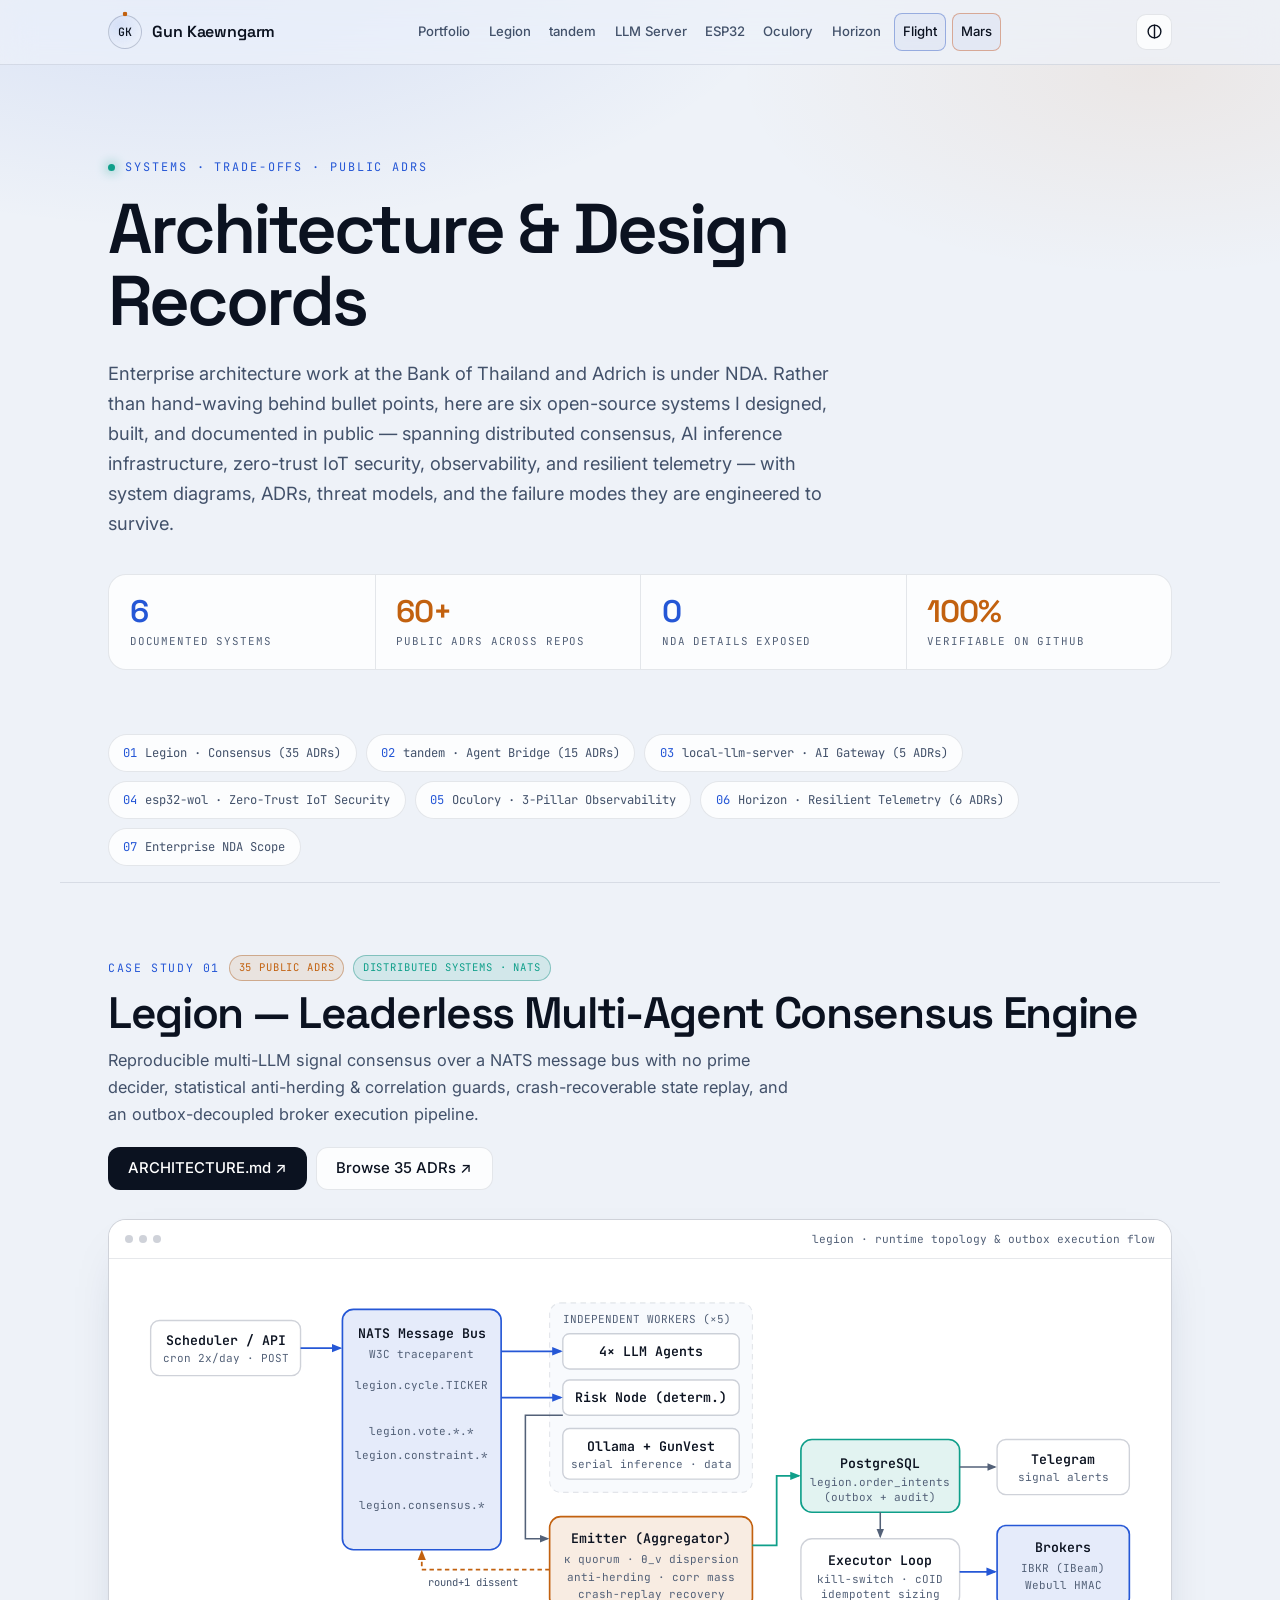
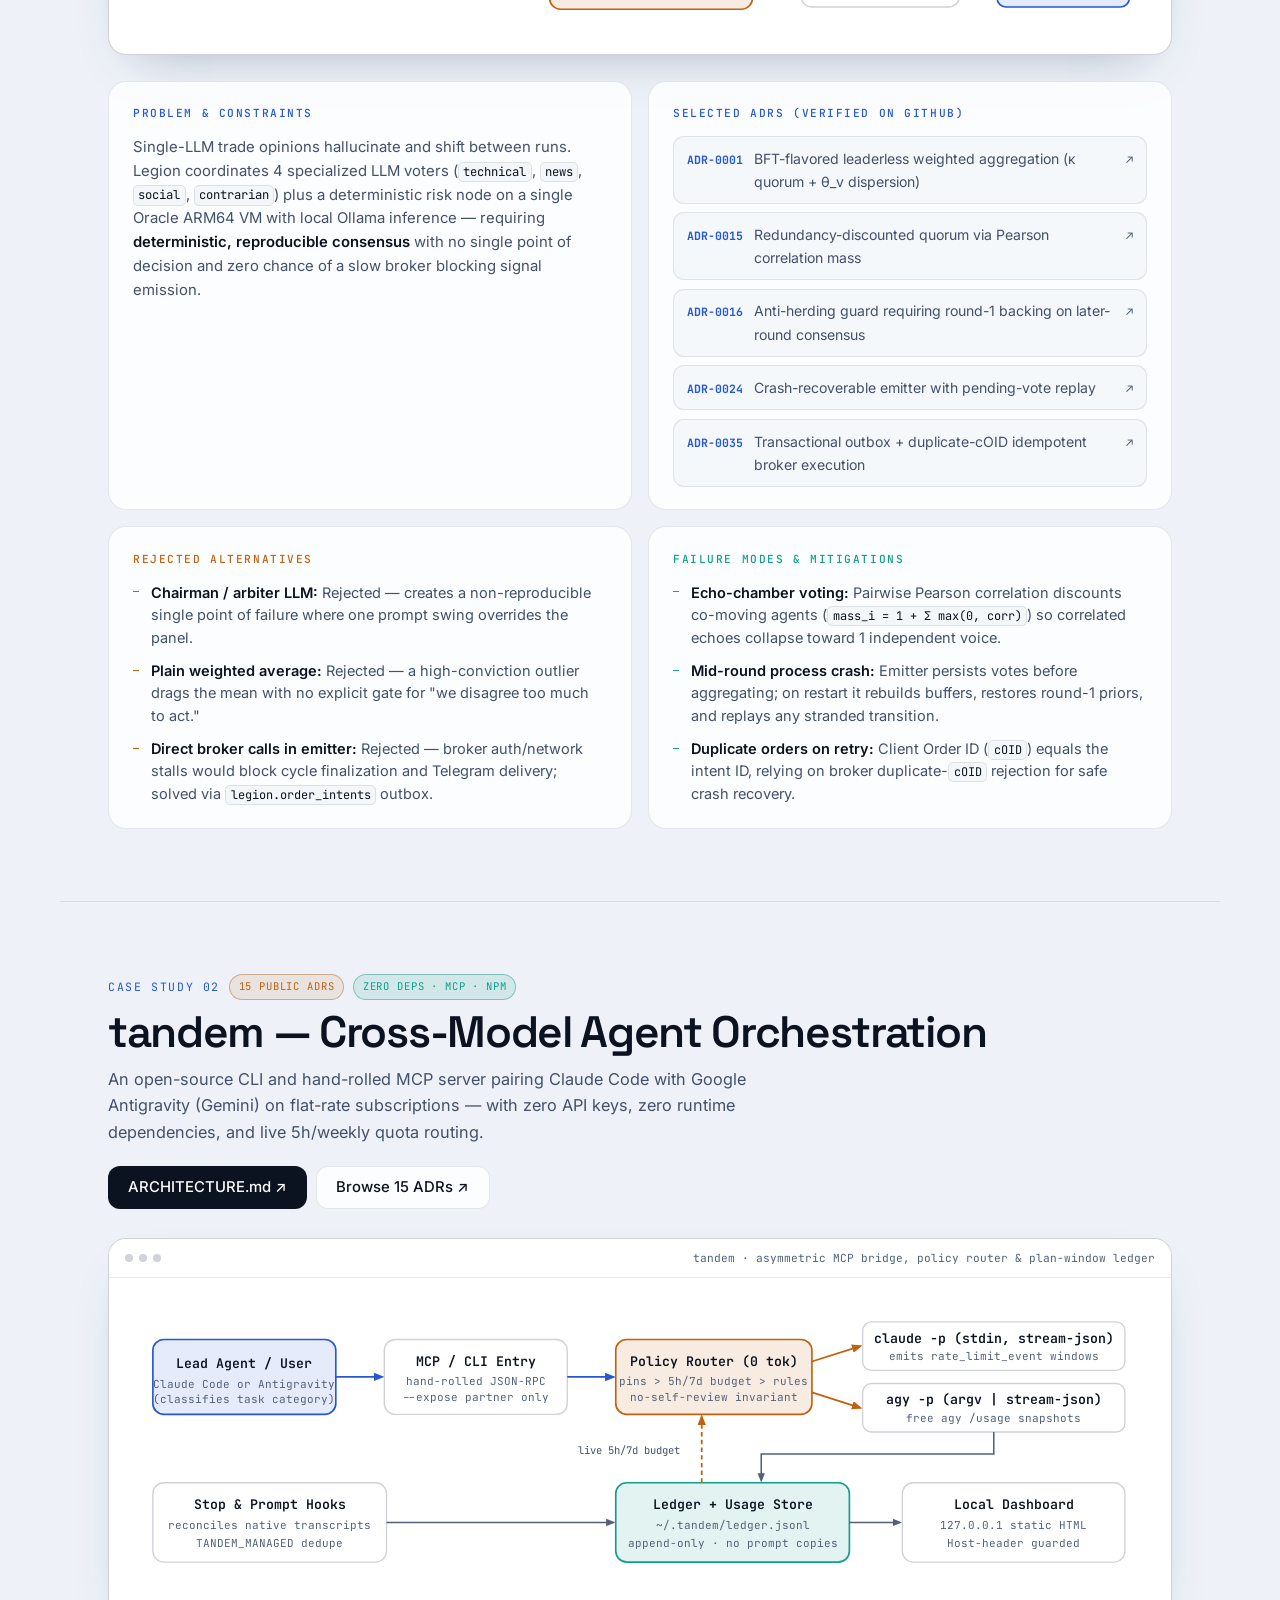
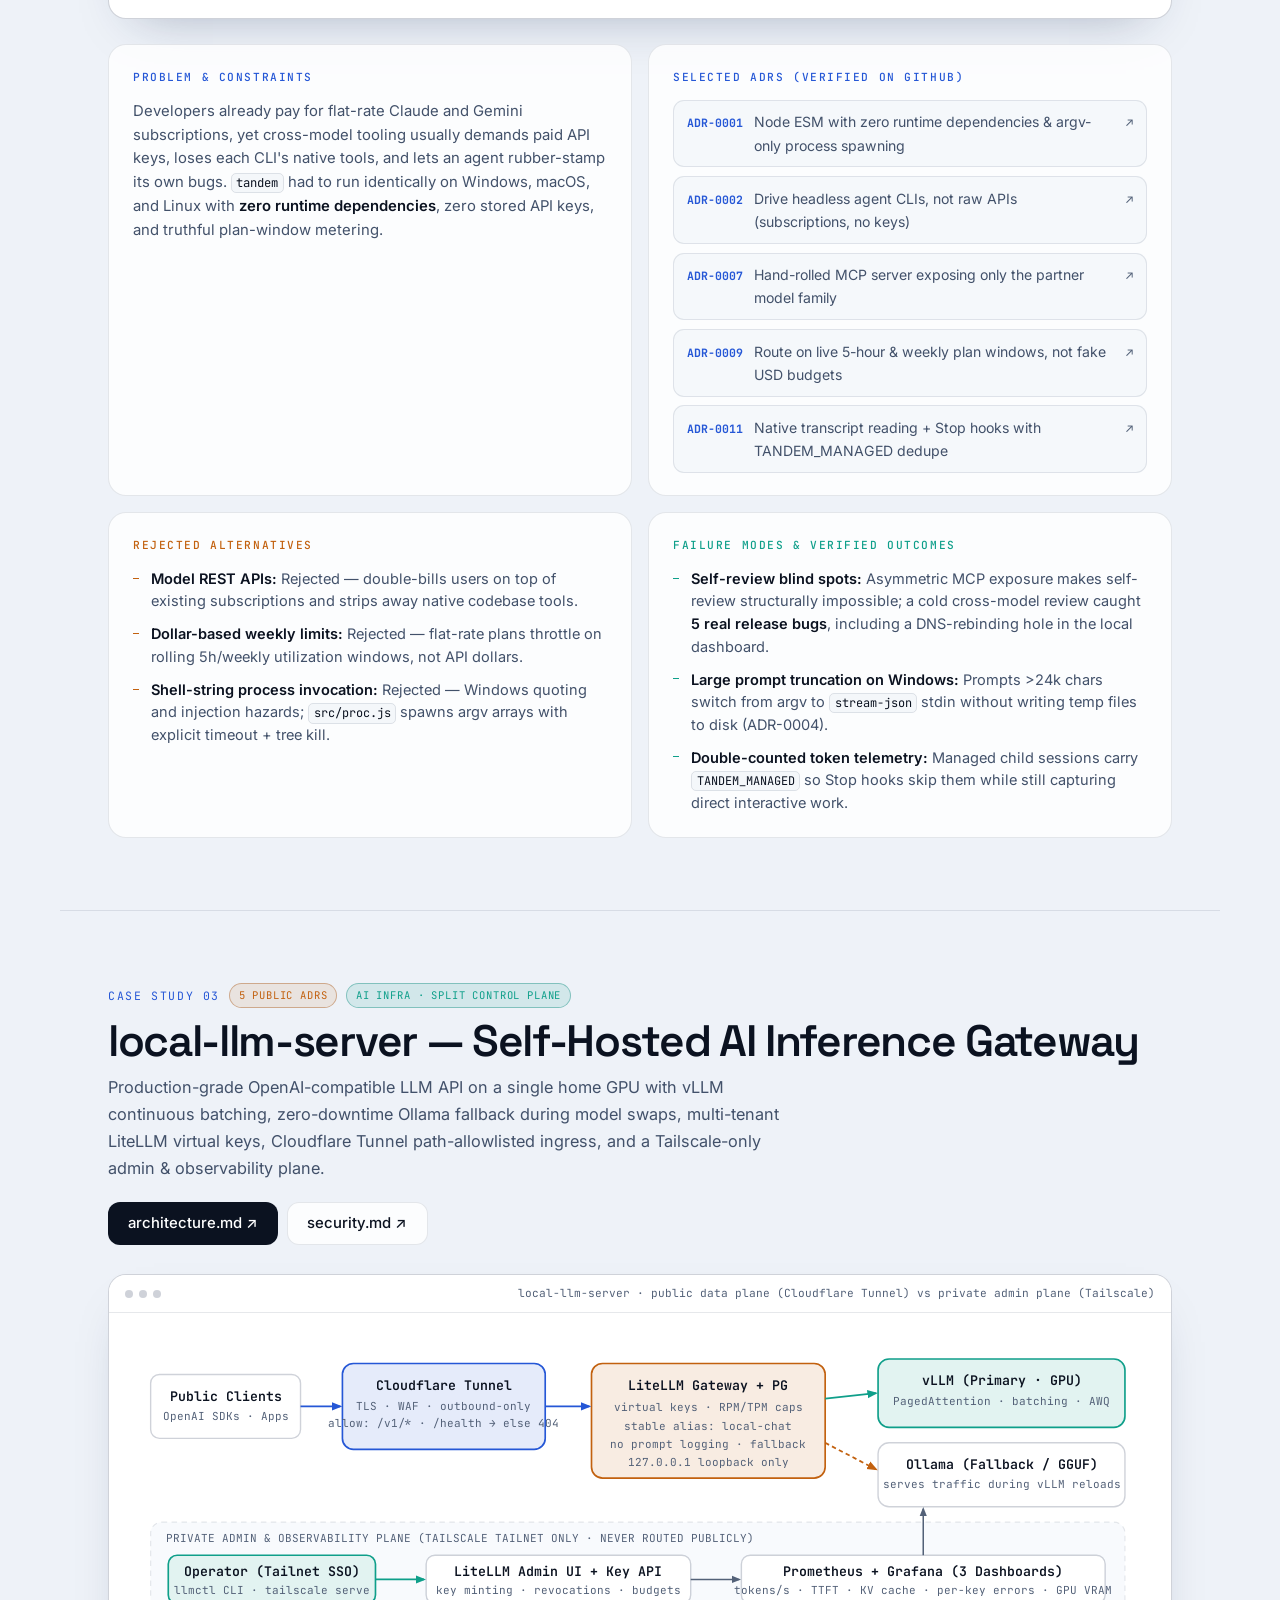
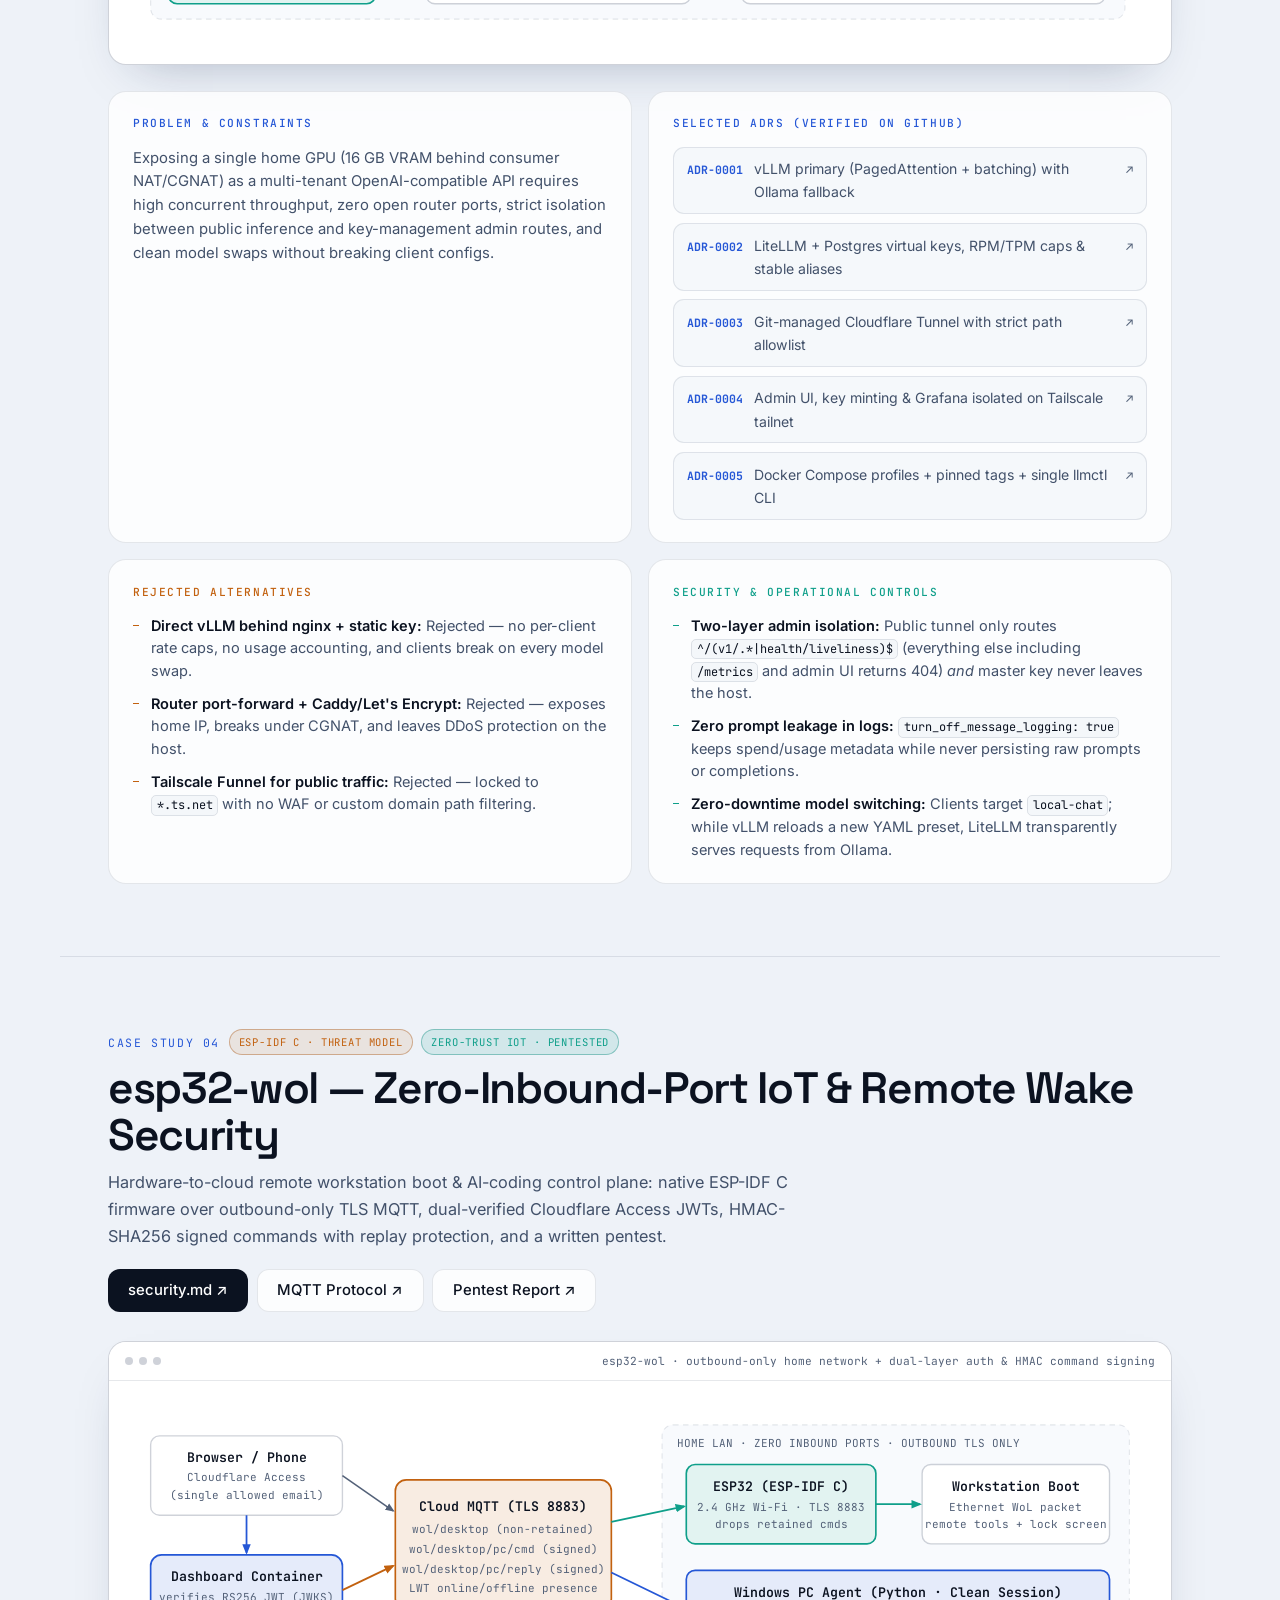
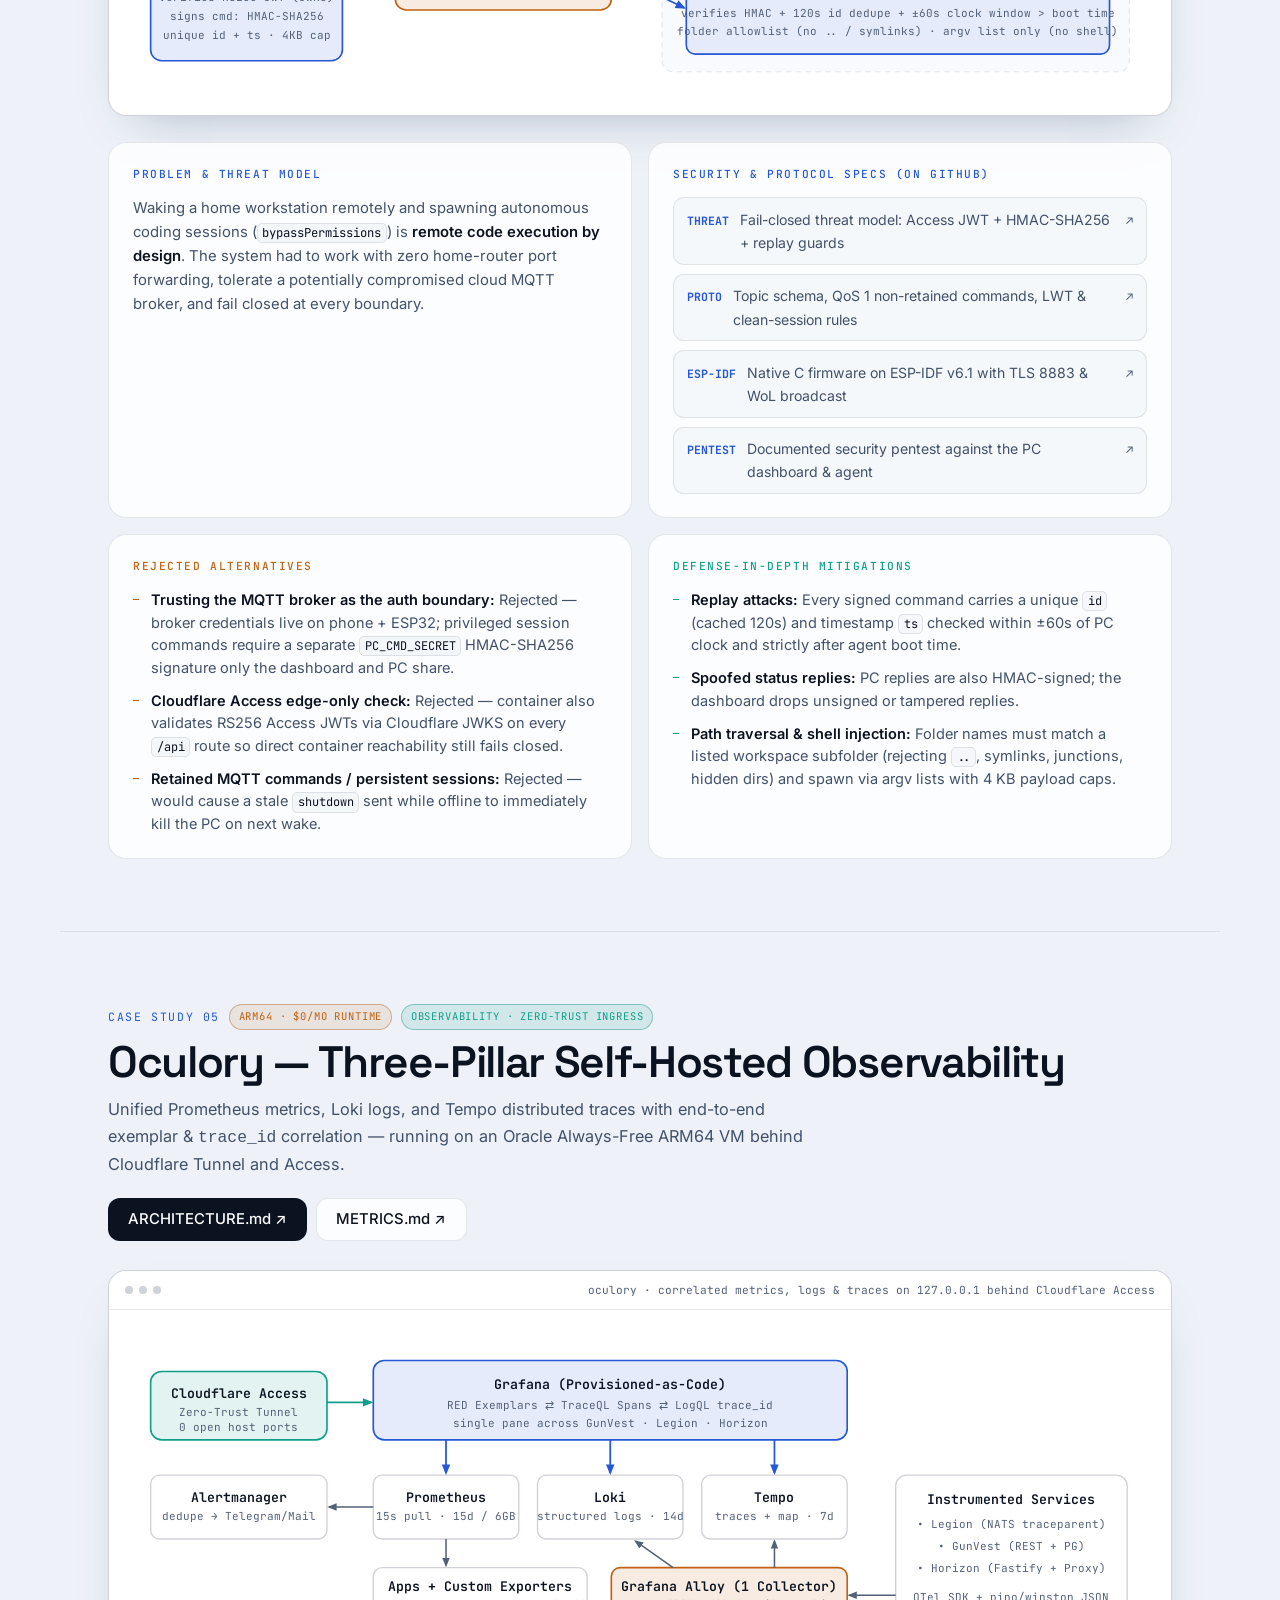
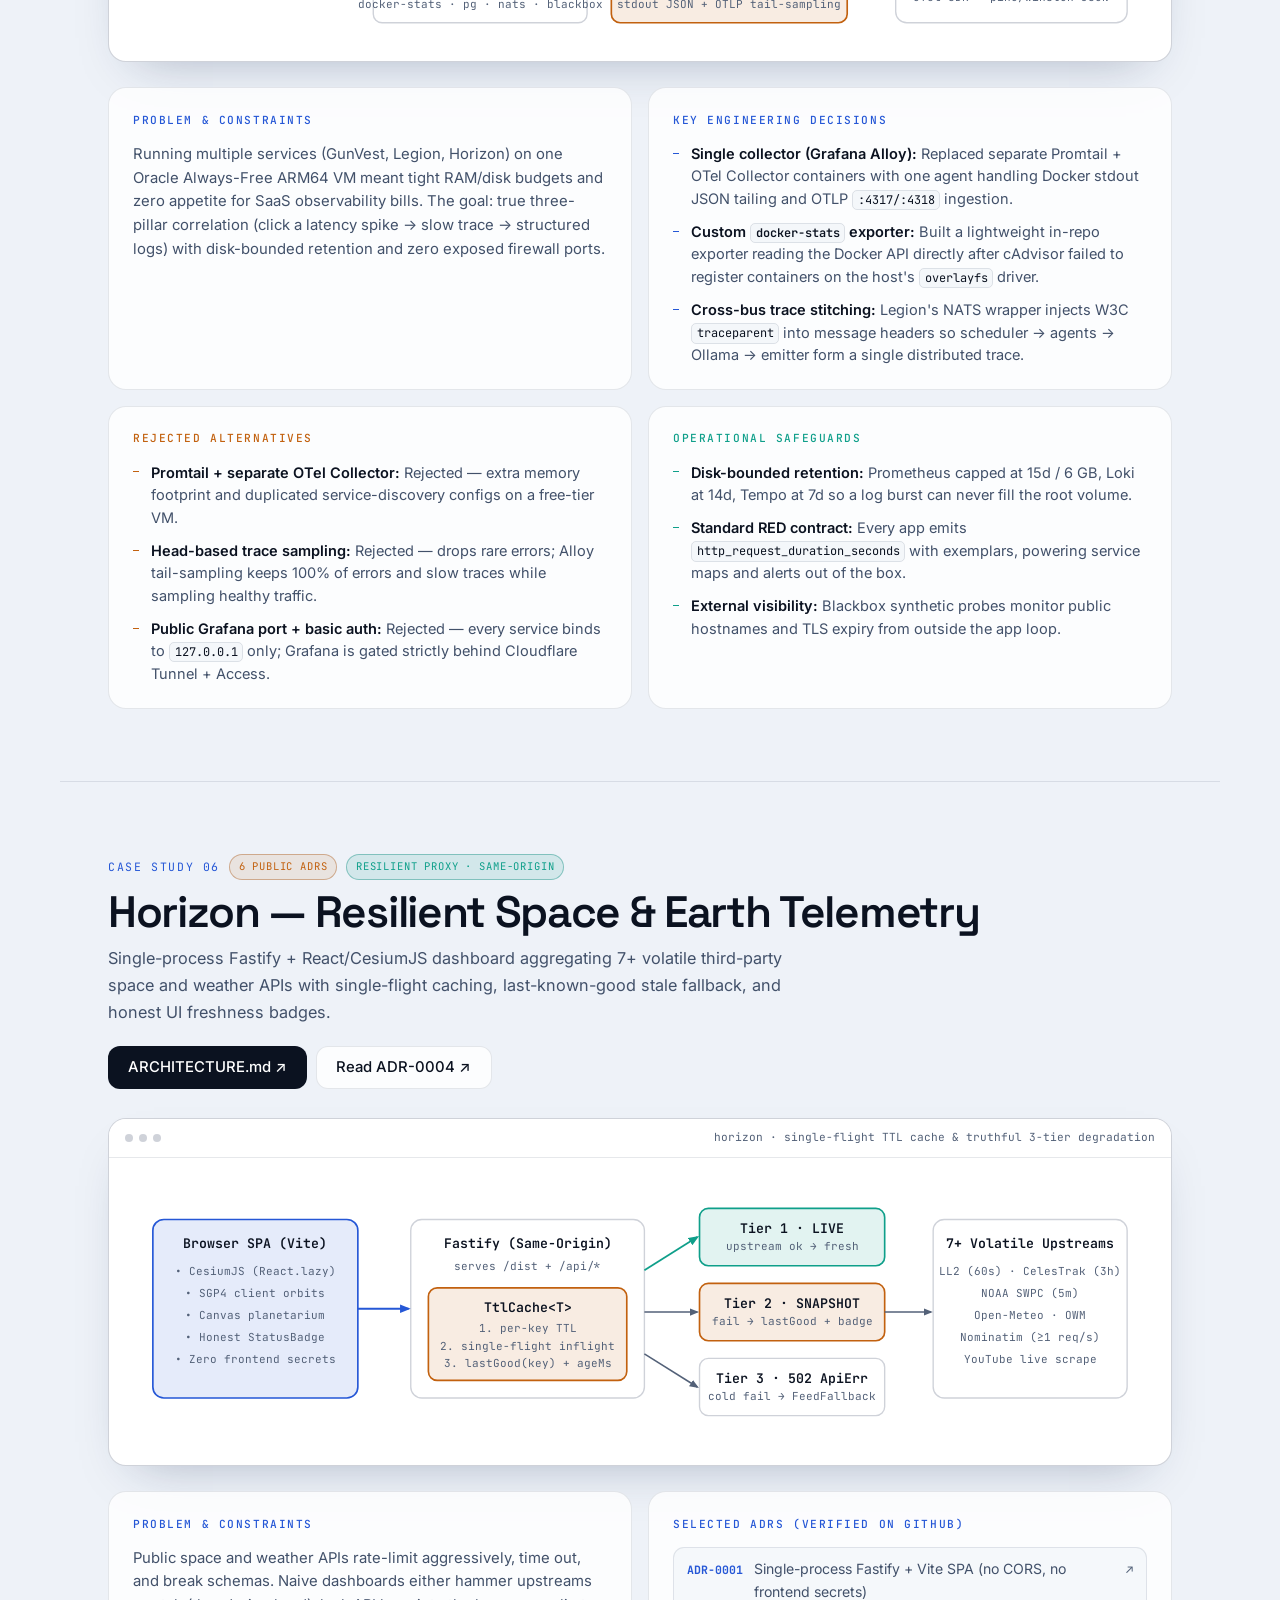
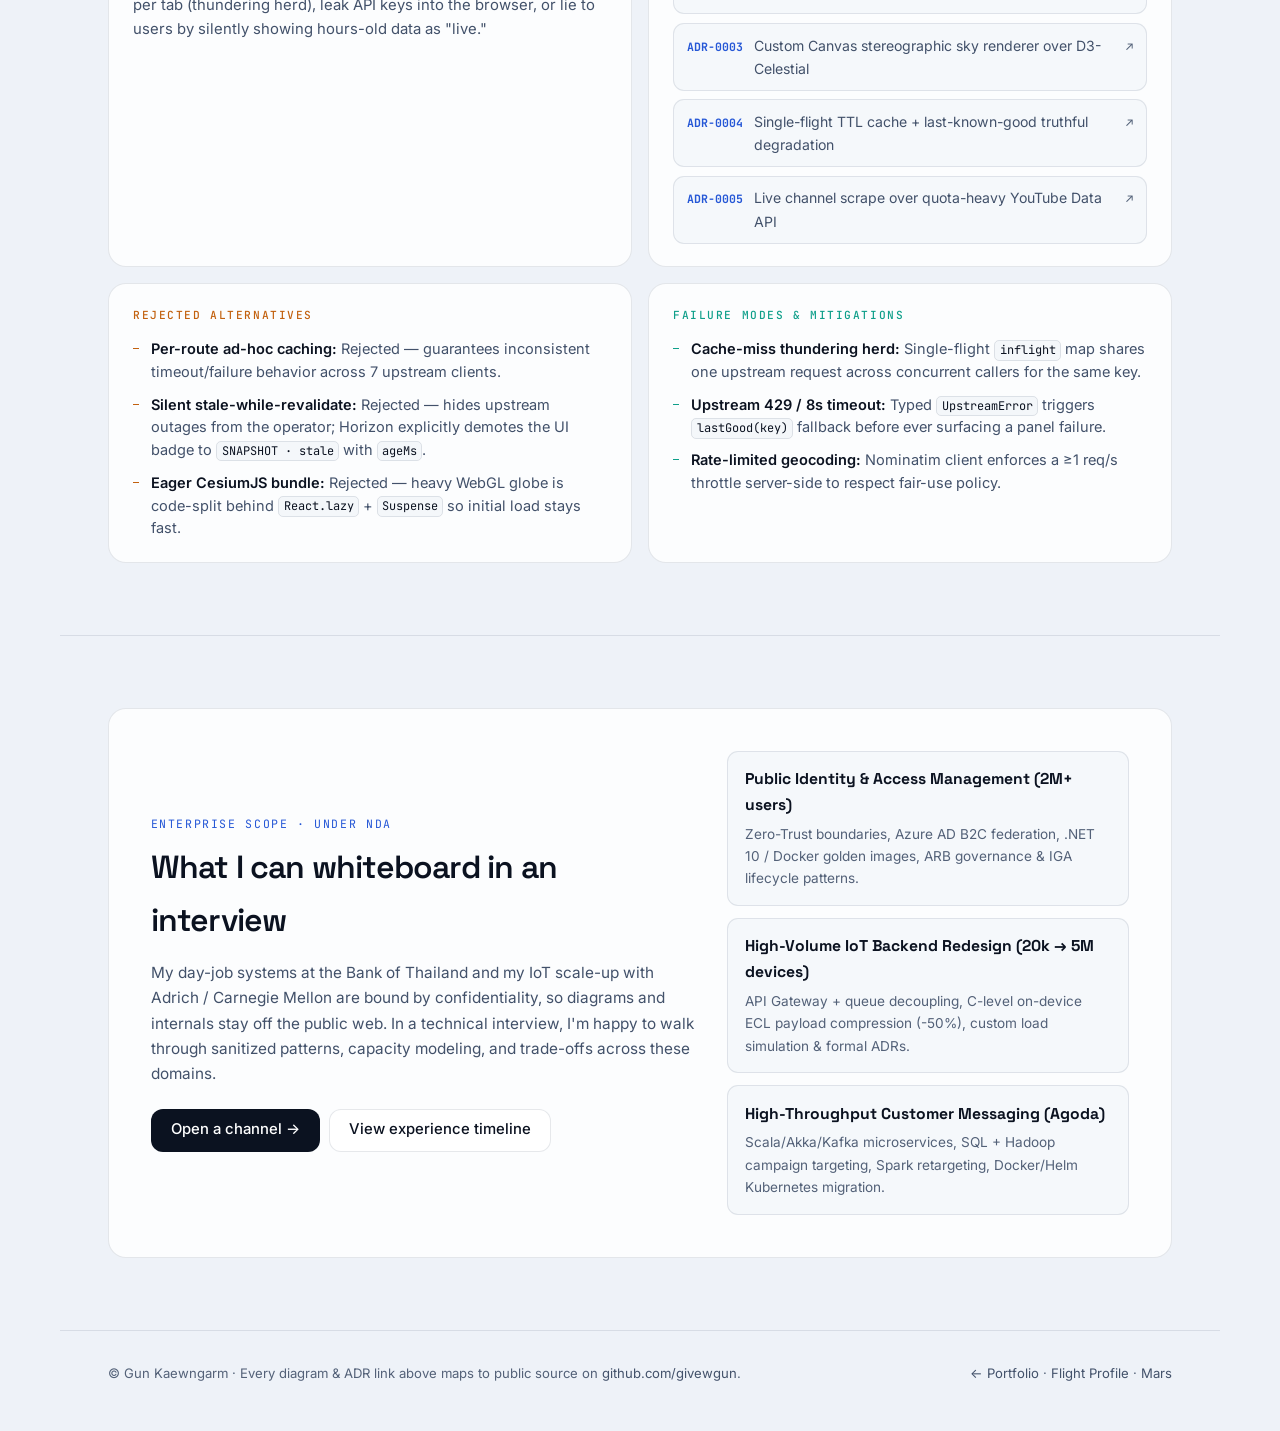
==== commit 8f195a55: "feat(architecture): add local-llm-server and esp32-wol case studies, tighten repo curation" ====
--- a/architecture.html
+++ b/architecture.html
@@ -4,7 +4,7 @@
   <meta charset="UTF-8" />
   <meta name="viewport" content="width=device-width, initial-scale=1.0, viewport-fit=cover" />
   <title>Architecture &amp; Design Records — Gun Kaewngarm</title>
-  <meta name="description" content="System architecture diagrams, Architecture Decision Records (ADRs), rejected alternatives, and failure-mode engineering across Gun Kaewngarm's open-source systems: Legion, tandem, Oculory, and Horizon." />
+  <meta name="description" content="System architecture diagrams, Architecture Decision Records (ADRs), threat models, and failure-mode engineering across Gun Kaewngarm's open-source systems: Legion, tandem, local-llm-server, esp32-wol, Oculory, and Horizon." />
   <meta name="author" content="Gun Kaewngarm" />
   <meta name="theme-color" content="#05070d" />
   <meta name="color-scheme" content="dark light" />
@@ -23,7 +23,7 @@
 
   <meta property="og:type" content="website" />
   <meta property="og:title" content="Architecture &amp; Design Records — Gun Kaewngarm" />
-  <meta property="og:description" content="Four documented open-source systems with 65+ public ADRs, system diagrams, trade-offs, and failure-mode mitigations." />
+  <meta property="og:description" content="Six documented open-source systems with 60+ public ADRs, threat models, system diagrams, trade-offs, and failure-mode mitigations." />
   <meta property="og:url" content="https://givewgun.com/architecture.html" />
   <meta property="og:image" content="https://givewgun.com/assets/og-image.png" />
   <meta name="twitter:card" content="summary_large_image" />
@@ -51,9 +51,10 @@
         <a href="index.html">Portfolio</a>
         <a href="#legion">Legion</a>
         <a href="#tandem">tandem</a>
+        <a href="#local-llm-server">LLM Server</a>
+        <a href="#esp32-wol">ESP32</a>
         <a href="#oculory">Oculory</a>
         <a href="#horizon">Horizon</a>
-        <a href="#nda">Enterprise NDA</a>
         <a class="nav__flight" href="launch.html">Flight</a>
         <a class="nav__flight nav__mars" href="mars.html">Mars</a>
       </nav>
@@ -75,23 +76,26 @@
       <h1 class="arch-hero__title">Architecture &amp; Design Records</h1>
       <p class="arch-hero__lede">
         Enterprise architecture work at the Bank of Thailand and Adrich is under NDA. Rather than hand-waving behind bullet points,
-        here are four open-source systems I designed, built, and documented in public — with system diagrams, Architecture Decision
-        Records (ADRs), rejected alternatives, and the failure modes they are engineered to survive.
+        here are six open-source systems I designed, built, and documented in public — spanning distributed consensus, AI inference
+        infrastructure, zero-trust IoT security, observability, and resilient telemetry — with system diagrams, ADRs, threat models,
+        and the failure modes they are engineered to survive.
       </p>
       <div class="arch-hero__stats">
-        <div class="arch-stat"><b>4</b><span>Documented systems</span></div>
-        <div class="arch-stat"><b>67</b><span>Public ADRs across repos</span></div>
+        <div class="arch-stat"><b>6</b><span>Documented systems</span></div>
+        <div class="arch-stat"><b>60+</b><span>Public ADRs across repos</span></div>
         <div class="arch-stat"><b>0</b><span>NDA details exposed</span></div>
         <div class="arch-stat"><b>100%</b><span>Verifiable on GitHub</span></div>
       </div>
     </section>
 
     <nav class="arch-toc" aria-label="Case studies">
-      <a href="#legion"><em>01</em> Legion · Leaderless Consensus (36 ADRs)</a>
-      <a href="#tandem"><em>02</em> tandem · Zero-Dep Agent Bridge (15 ADRs)</a>
-      <a href="#oculory"><em>03</em> Oculory · 3-Pillar Observability</a>
-      <a href="#horizon"><em>04</em> Horizon · Resilient Telemetry (6 ADRs)</a>
-      <a href="#nda"><em>05</em> Enterprise NDA Scope</a>
+      <a href="#legion"><em>01</em> Legion · Consensus (35 ADRs)</a>
+      <a href="#tandem"><em>02</em> tandem · Agent Bridge (15 ADRs)</a>
+      <a href="#local-llm-server"><em>03</em> local-llm-server · AI Gateway (5 ADRs)</a>
+      <a href="#esp32-wol"><em>04</em> esp32-wol · Zero-Trust IoT Security</a>
+      <a href="#oculory"><em>05</em> Oculory · 3-Pillar Observability</a>
+      <a href="#horizon"><em>06</em> Horizon · Resilient Telemetry (6 ADRs)</a>
+      <a href="#nda"><em>07</em> Enterprise NDA Scope</a>
     </nav>
 
     <!-- =================================================================== -->
@@ -102,7 +106,7 @@
         <div>
           <div class="case__meta">
             <span class="case__num">Case Study 01</span>
-            <span class="case__pill">36 Public ADRs</span>
+            <span class="case__pill">35 Public ADRs</span>
             <span class="case__pill case__pill--ok">Distributed Systems · NATS</span>
           </div>
           <h2 class="case__title">Legion — Leaderless Multi-Agent Consensus Engine</h2>
@@ -113,7 +117,7 @@
         </div>
         <div class="case__links">
           <a class="btn btn--primary" href="https://github.com/givewgun/legion/blob/main/docs/ARCHITECTURE.md" target="_blank" rel="noopener">ARCHITECTURE.md ↗</a>
-          <a class="btn btn--ghost" href="https://github.com/givewgun/legion/tree/main/docs/adr" target="_blank" rel="noopener">Browse 36 ADRs ↗</a>
+          <a class="btn btn--ghost" href="https://github.com/givewgun/legion/tree/main/docs/adr" target="_blank" rel="noopener">Browse 35 ADRs ↗</a>
         </div>
       </div>
 
@@ -405,13 +409,307 @@
     </article>
 
     <!-- =================================================================== -->
-    <!-- 03. OCULORY                                                         -->
+    <!-- 03. LOCAL-LLM-SERVER                                                -->
+    <!-- =================================================================== -->
+    <article class="case" id="local-llm-server">
+      <div class="case__head">
+        <div>
+          <div class="case__meta">
+            <span class="case__num">Case Study 03</span>
+            <span class="case__pill">5 Public ADRs</span>
+            <span class="case__pill case__pill--ok">AI Infra · Split Control Plane</span>
+          </div>
+          <h2 class="case__title">local-llm-server — Self-Hosted AI Inference Gateway</h2>
+          <p class="case__subtitle">
+            Production-grade OpenAI-compatible LLM API on a single home GPU with vLLM continuous batching, zero-downtime Ollama
+            fallback during model swaps, multi-tenant LiteLLM virtual keys, Cloudflare Tunnel path-allowlisted ingress, and a
+            Tailscale-only admin &amp; observability plane.
+          </p>
+        </div>
+        <div class="case__links">
+          <a class="btn btn--primary" href="https://github.com/givewgun/local-llm-server/blob/main/docs/architecture.md" target="_blank" rel="noopener">architecture.md ↗</a>
+          <a class="btn btn--ghost" href="https://github.com/givewgun/local-llm-server/blob/main/docs/security.md" target="_blank" rel="noopener">security.md ↗</a>
+        </div>
+      </div>
+
+      <figure class="diagram">
+        <div class="diagram__bar">
+          <span class="diagram__dots" aria-hidden="true"><i></i><i></i><i></i></span>
+          <span>local-llm-server · public data plane (Cloudflare Tunnel) vs private admin plane (Tailscale)</span>
+        </div>
+        <div class="diagram__canvas">
+          <svg viewBox="0 0 920 275" role="img" aria-label="local-llm-server architecture diagram: Public clients connect via HTTPS through Cloudflare WAF and outbound-only cloudflared tunnel restricted to /v1 and health routes into LiteLLM gateway backed by PostgreSQL virtual keys, routing to primary vLLM GPU inference with automatic Ollama fallback; admin UI and Prometheus/Grafana GPU dashboards are isolated on Tailscale only.">
+            <defs>
+              <marker id="arr-llm" viewBox="0 0 10 10" refX="8" refY="5" markerWidth="6" markerHeight="6" orient="auto-start-reverse">
+                <path d="M 0 1 L 10 5 L 0 9 z" fill="currentColor" style="color:var(--text-dim)" />
+              </marker>
+              <marker id="arr-llm-a" viewBox="0 0 10 10" refX="8" refY="5" markerWidth="6" markerHeight="6" orient="auto-start-reverse">
+                <path d="M 0 1 L 10 5 L 0 9 z" fill="currentColor" style="color:var(--accent)" />
+              </marker>
+              <marker id="arr-llm-o" viewBox="0 0 10 10" refX="8" refY="5" markerWidth="6" markerHeight="6" orient="auto-start-reverse">
+                <path d="M 0 1 L 10 5 L 0 9 z" fill="currentColor" style="color:var(--accent-2)" />
+              </marker>
+              <marker id="arr-llm-g" viewBox="0 0 10 10" refX="8" refY="5" markerWidth="6" markerHeight="6" orient="auto-start-reverse">
+                <path d="M 0 1 L 10 5 L 0 9 z" fill="currentColor" style="color:var(--ok)" />
+              </marker>
+            </defs>
+
+            <!-- Public plane -->
+            <rect class="svg-box" x="16" y="34" width="136" height="58" rx="8" />
+            <text class="svg-title" x="84" y="58" text-anchor="middle">Public Clients</text>
+            <text class="svg-sub" x="84" y="75" text-anchor="middle">OpenAI SDKs · Apps</text>
+
+            <rect class="svg-box svg-box--accent" x="190" y="24" width="184" height="78" rx="10" />
+            <text class="svg-title" x="282" y="48" text-anchor="middle">Cloudflare Tunnel</text>
+            <text class="svg-sub" x="282" y="66" text-anchor="middle">TLS · WAF · outbound-only</text>
+            <text class="svg-sub" x="282" y="82" text-anchor="middle">allow: /v1/* · /health → else 404</text>
+
+            <!-- Gateway -->
+            <rect class="svg-box svg-box--amber" x="416" y="24" width="212" height="104" rx="10" />
+            <text class="svg-title" x="522" y="48" text-anchor="middle">LiteLLM Gateway + PG</text>
+            <text class="svg-sub" x="522" y="67" text-anchor="middle">virtual keys · RPM/TPM caps</text>
+            <text class="svg-sub" x="522" y="84" text-anchor="middle">stable alias: local-chat</text>
+            <text class="svg-sub" x="522" y="101" text-anchor="middle">no prompt logging · fallback</text>
+            <text class="svg-sub" x="522" y="117" text-anchor="middle">127.0.0.1 loopback only</text>
+
+            <!-- Engines -->
+            <rect class="svg-box svg-box--ok" x="676" y="20" width="224" height="62" rx="10" />
+            <text class="svg-title" x="788" y="44" text-anchor="middle">vLLM (Primary · GPU)</text>
+            <text class="svg-sub" x="788" y="62" text-anchor="middle">PagedAttention · batching · AWQ</text>
+
+            <rect class="svg-box" x="676" y="96" width="224" height="58" rx="10" />
+            <text class="svg-title" x="788" y="120" text-anchor="middle">Ollama (Fallback / GGUF)</text>
+            <text class="svg-sub" x="788" y="137" text-anchor="middle">serves traffic during vLLM reloads</text>
+
+            <!-- Private Admin Plane -->
+            <rect class="svg-group" x="16" y="168" width="884" height="88" rx="10" />
+            <text class="svg-sub" x="30" y="186">PRIVATE ADMIN &amp; OBSERVABILITY PLANE (TAILSCALE TAILNET ONLY · NEVER ROUTED PUBLICLY)</text>
+
+            <rect class="svg-box svg-box--ok" x="32" y="198" width="188" height="44" rx="8" />
+            <text class="svg-title" x="126" y="217" text-anchor="middle">Operator (Tailnet SSO)</text>
+            <text class="svg-sub" x="126" y="233" text-anchor="middle">llmctl CLI · tailscale serve</text>
+
+            <rect class="svg-box" x="266" y="198" width="240" height="44" rx="8" />
+            <text class="svg-title" x="386" y="217" text-anchor="middle">LiteLLM Admin UI + Key API</text>
+            <text class="svg-sub" x="386" y="233" text-anchor="middle">key minting · revocations · budgets</text>
+
+            <rect class="svg-box" x="552" y="198" width="330" height="44" rx="8" />
+            <text class="svg-title" x="717" y="217" text-anchor="middle">Prometheus + Grafana (3 Dashboards)</text>
+            <text class="svg-sub" x="717" y="233" text-anchor="middle">tokens/s · TTFT · KV cache · per-key errors · GPU VRAM</text>
+
+            <path class="svg-line svg-line--accent" d="M 152 63 L 188 63" marker-end="url(#arr-llm-a)" />
+            <path class="svg-line svg-line--accent" d="M 374 63 L 414 63" marker-end="url(#arr-llm-a)" />
+            <path class="svg-line svg-line--ok" d="M 628 56 L 674 51" marker-end="url(#arr-llm-g)" />
+            <path class="svg-line svg-line--amber svg-line--dash" d="M 628 96 L 674 120" marker-end="url(#arr-llm-o)" />
+            <path class="svg-line svg-line--ok" d="M 220 220 L 264 220" marker-end="url(#arr-llm-g)" />
+            <path class="svg-line" d="M 506 220 L 550 220" marker-end="url(#arr-llm)" />
+            <path class="svg-line" d="M 717 198 L 717 156" marker-end="url(#arr-llm)" />
+          </svg>
+        </div>
+      </figure>
+
+      <div class="case__grid">
+        <div class="case-card spot">
+          <div class="case-card__label">Problem &amp; Constraints</div>
+          <p>
+            Exposing a single home GPU (16 GB VRAM behind consumer NAT/CGNAT) as a multi-tenant OpenAI-compatible API requires
+            high concurrent throughput, zero open router ports, strict isolation between public inference and key-management admin
+            routes, and clean model swaps without breaking client configs.
+          </p>
+        </div>
+
+        <div class="case-card spot">
+          <div class="case-card__label">Selected ADRs (Verified on GitHub)</div>
+          <div class="adr-list">
+            <a class="adr-link" href="https://github.com/givewgun/local-llm-server/blob/main/docs/adr/0001-inference-engine.md" target="_blank" rel="noopener">
+              <b>ADR-0001</b><span>vLLM primary (PagedAttention + batching) with Ollama fallback</span><em>↗</em>
+            </a>
+            <a class="adr-link" href="https://github.com/givewgun/local-llm-server/blob/main/docs/adr/0002-api-gateway.md" target="_blank" rel="noopener">
+              <b>ADR-0002</b><span>LiteLLM + Postgres virtual keys, RPM/TPM caps &amp; stable aliases</span><em>↗</em>
+            </a>
+            <a class="adr-link" href="https://github.com/givewgun/local-llm-server/blob/main/docs/adr/0003-public-ingress.md" target="_blank" rel="noopener">
+              <b>ADR-0003</b><span>Git-managed Cloudflare Tunnel with strict path allowlist</span><em>↗</em>
+            </a>
+            <a class="adr-link" href="https://github.com/givewgun/local-llm-server/blob/main/docs/adr/0004-admin-plane.md" target="_blank" rel="noopener">
+              <b>ADR-0004</b><span>Admin UI, key minting &amp; Grafana isolated on Tailscale tailnet</span><em>↗</em>
+            </a>
+            <a class="adr-link" href="https://github.com/givewgun/local-llm-server/blob/main/docs/adr/0005-orchestration.md" target="_blank" rel="noopener">
+              <b>ADR-0005</b><span>Docker Compose profiles + pinned tags + single llmctl CLI</span><em>↗</em>
+            </a>
+          </div>
+        </div>
+
+        <div class="case-card case-card--warn spot">
+          <div class="case-card__label">Rejected Alternatives</div>
+          <ul>
+            <li><strong>Direct vLLM behind nginx + static key:</strong> Rejected — no per-client rate caps, no usage accounting, and clients break on every model swap.</li>
+            <li><strong>Router port-forward + Caddy/Let's Encrypt:</strong> Rejected — exposes home IP, breaks under CGNAT, and leaves DDoS protection on the host.</li>
+            <li><strong>Tailscale Funnel for public traffic:</strong> Rejected — locked to <code>*.ts.net</code> with no WAF or custom domain path filtering.</li>
+          </ul>
+        </div>
+
+        <div class="case-card case-card--ok spot">
+          <div class="case-card__label">Security &amp; Operational Controls</div>
+          <ul>
+            <li><strong>Two-layer admin isolation:</strong> Public tunnel only routes <code>^/(v1/.*|health/liveliness)$</code> (everything else including <code>/metrics</code> and admin UI returns 404) <em>and</em> master key never leaves the host.</li>
+            <li><strong>Zero prompt leakage in logs:</strong> <code>turn_off_message_logging: true</code> keeps spend/usage metadata while never persisting raw prompts or completions.</li>
+            <li><strong>Zero-downtime model switching:</strong> Clients target <code>local-chat</code>; while vLLM reloads a new YAML preset, LiteLLM transparently serves requests from Ollama.</li>
+          </ul>
+        </div>
+      </div>
+    </article>
+
+    <!-- =================================================================== -->
+    <!-- 04. ESP32-WOL                                                       -->
+    <!-- =================================================================== -->
+    <article class="case" id="esp32-wol">
+      <div class="case__head">
+        <div>
+          <div class="case__meta">
+            <span class="case__num">Case Study 04</span>
+            <span class="case__pill">ESP-IDF C · Threat Model</span>
+            <span class="case__pill case__pill--ok">Zero-Trust IoT · Pentested</span>
+          </div>
+          <h2 class="case__title">esp32-wol — Zero-Inbound-Port IoT &amp; Remote Wake Security</h2>
+          <p class="case__subtitle">
+            Hardware-to-cloud remote workstation boot &amp; AI-coding control plane: native ESP-IDF C firmware over outbound-only TLS
+            MQTT, dual-verified Cloudflare Access JWTs, HMAC-SHA256 signed commands with replay protection, and a written pentest.
+          </p>
+        </div>
+        <div class="case__links">
+          <a class="btn btn--primary" href="https://github.com/givewgun/esp32-wol/blob/main/docs/security.md" target="_blank" rel="noopener">security.md ↗</a>
+          <a class="btn btn--ghost" href="https://github.com/givewgun/esp32-wol/blob/main/docs/mqtt-protocol.md" target="_blank" rel="noopener">MQTT Protocol ↗</a>
+          <a class="btn btn--ghost" href="https://github.com/givewgun/esp32-wol/blob/main/docs/superpowers/specs/2026-10-30-pc-dashboard-pentest.md" target="_blank" rel="noopener">Pentest Report ↗</a>
+        </div>
+      </div>
+
+      <figure class="diagram">
+        <div class="diagram__bar">
+          <span class="diagram__dots" aria-hidden="true"><i></i><i></i><i></i></span>
+          <span>esp32-wol · outbound-only home network + dual-layer auth &amp; HMAC command signing</span>
+        </div>
+        <div class="diagram__canvas">
+          <svg viewBox="0 0 920 260" role="img" aria-label="esp32-wol security architecture diagram: Browser reaches Express dashboard through Cloudflare Access where both edge and container verify the RS256 Access JWT. Dashboard signs remote session commands with HMAC-SHA256, nonce id, and timestamp over TLS 8883 MQTT. Inside the home LAN with zero open ports, ESP32 ESP-IDF C firmware receives wake to broadcast a Wake-on-LAN magic packet, and the Windows PC agent verifies HMAC signatures and replay windows before executing argv-only commands.">
+            <defs>
+              <marker id="arr-e" viewBox="0 0 10 10" refX="8" refY="5" markerWidth="6" markerHeight="6" orient="auto-start-reverse">
+                <path d="M 0 1 L 10 5 L 0 9 z" fill="currentColor" style="color:var(--text-dim)" />
+              </marker>
+              <marker id="arr-e-a" viewBox="0 0 10 10" refX="8" refY="5" markerWidth="6" markerHeight="6" orient="auto-start-reverse">
+                <path d="M 0 1 L 10 5 L 0 9 z" fill="currentColor" style="color:var(--accent)" />
+              </marker>
+              <marker id="arr-e-o" viewBox="0 0 10 10" refX="8" refY="5" markerWidth="6" markerHeight="6" orient="auto-start-reverse">
+                <path d="M 0 1 L 10 5 L 0 9 z" fill="currentColor" style="color:var(--accent-2)" />
+              </marker>
+              <marker id="arr-e-g" viewBox="0 0 10 10" refX="8" refY="5" markerWidth="6" markerHeight="6" orient="auto-start-reverse">
+                <path d="M 0 1 L 10 5 L 0 9 z" fill="currentColor" style="color:var(--ok)" />
+              </marker>
+            </defs>
+
+            <!-- Client / Dashboard -->
+            <rect class="svg-box" x="16" y="28" width="174" height="72" rx="8" />
+            <text class="svg-title" x="103" y="52" text-anchor="middle">Browser / Phone</text>
+            <text class="svg-sub" x="103" y="69" text-anchor="middle">Cloudflare Access</text>
+            <text class="svg-sub" x="103" y="85" text-anchor="middle">(single allowed email)</text>
+
+            <rect class="svg-box svg-box--accent" x="16" y="136" width="174" height="96" rx="10" />
+            <text class="svg-title" x="103" y="160" text-anchor="middle">Dashboard Container</text>
+            <text class="svg-sub" x="103" y="178" text-anchor="middle">verifies RS256 JWT (JWKS)</text>
+            <text class="svg-sub" x="103" y="195" text-anchor="middle">signs cmd: HMAC-SHA256</text>
+            <text class="svg-sub" x="103" y="212" text-anchor="middle">unique id + ts · 4KB cap</text>
+
+            <!-- Cloud MQTT Broker -->
+            <rect class="svg-box svg-box--amber" x="238" y="68" width="196" height="118" rx="10" />
+            <text class="svg-title" x="336" y="96" text-anchor="middle">Cloud MQTT (TLS 8883)</text>
+            <text class="svg-sub" x="336" y="116" text-anchor="middle">wol/desktop (non-retained)</text>
+            <text class="svg-sub" x="336" y="134" text-anchor="middle">wol/desktop/pc/cmd (signed)</text>
+            <text class="svg-sub" x="336" y="152" text-anchor="middle">wol/desktop/pc/reply (signed)</text>
+            <text class="svg-sub" x="336" y="170" text-anchor="middle">LWT online/offline presence</text>
+
+            <!-- Home LAN boundary -->
+            <rect class="svg-group" x="480" y="18" width="424" height="224" rx="10" />
+            <text class="svg-sub" x="494" y="38">HOME LAN · ZERO INBOUND PORTS · OUTBOUND TLS ONLY</text>
+
+            <rect class="svg-box svg-box--ok" x="502" y="54" width="172" height="72" rx="8" />
+            <text class="svg-title" x="588" y="78" text-anchor="middle">ESP32 (ESP-IDF C)</text>
+            <text class="svg-sub" x="588" y="96" text-anchor="middle">2.4 GHz Wi-Fi · TLS 8883</text>
+            <text class="svg-sub" x="588" y="112" text-anchor="middle">drops retained cmds</text>
+
+            <rect class="svg-box" x="716" y="54" width="170" height="72" rx="8" />
+            <text class="svg-title" x="801" y="78" text-anchor="middle">Workstation Boot</text>
+            <text class="svg-sub" x="801" y="96" text-anchor="middle">Ethernet WoL packet</text>
+            <text class="svg-sub" x="801" y="112" text-anchor="middle">remote tools + lock screen</text>
+
+            <rect class="svg-box svg-box--accent" x="502" y="150" width="384" height="76" rx="8" />
+            <text class="svg-title" x="694" y="174" text-anchor="middle">Windows PC Agent (Python · Clean Session)</text>
+            <text class="svg-sub" x="694" y="192" text-anchor="middle">verifies HMAC + 120s id dedupe + ±60s clock window &gt; boot time</text>
+            <text class="svg-sub" x="694" y="209" text-anchor="middle">folder allowlist (no .. / symlinks) · argv list only (no shell)</text>
+
+            <path class="svg-line svg-line--accent" d="M 103 100 L 103 134" marker-end="url(#arr-e-a)" />
+            <path class="svg-line svg-line--amber" d="M 190 168 L 236 146" marker-end="url(#arr-e-o)" />
+            <path class="svg-line" d="M 190 64 L 236 96" marker-end="url(#arr-e)" />
+            <path class="svg-line svg-line--ok" d="M 434 106 L 500 92" marker-end="url(#arr-e-g)" />
+            <path class="svg-line svg-line--accent" d="M 434 152 L 500 184" marker-end="url(#arr-e-a)" />
+            <path class="svg-line svg-line--ok" d="M 674 90 L 714 90" marker-end="url(#arr-e-g)" />
+          </svg>
+        </div>
+      </figure>
+
+      <div class="case__grid">
+        <div class="case-card spot">
+          <div class="case-card__label">Problem &amp; Threat Model</div>
+          <p>
+            Waking a home workstation remotely and spawning autonomous coding sessions (<code>bypassPermissions</code>) is
+            <strong>remote code execution by design</strong>. The system had to work with zero home-router port forwarding, tolerate
+            a potentially compromised cloud MQTT broker, and fail closed at every boundary.
+          </p>
+        </div>
+
+        <div class="case-card spot">
+          <div class="case-card__label">Security &amp; Protocol Specs (On GitHub)</div>
+          <div class="adr-list">
+            <a class="adr-link" href="https://github.com/givewgun/esp32-wol/blob/main/docs/security.md" target="_blank" rel="noopener">
+              <b>THREAT</b><span>Fail-closed threat model: Access JWT + HMAC-SHA256 + replay guards</span><em>↗</em>
+            </a>
+            <a class="adr-link" href="https://github.com/givewgun/esp32-wol/blob/main/docs/mqtt-protocol.md" target="_blank" rel="noopener">
+              <b>PROTO</b><span>Topic schema, QoS 1 non-retained commands, LWT &amp; clean-session rules</span><em>↗</em>
+            </a>
+            <a class="adr-link" href="https://github.com/givewgun/esp32-wol/blob/main/docs/firmware.md" target="_blank" rel="noopener">
+              <b>ESP-IDF</b><span>Native C firmware on ESP-IDF v6.1 with TLS 8883 &amp; WoL broadcast</span><em>↗</em>
+            </a>
+            <a class="adr-link" href="https://github.com/givewgun/esp32-wol/blob/main/docs/superpowers/specs/2026-10-30-pc-dashboard-pentest.md" target="_blank" rel="noopener">
+              <b>PENTEST</b><span>Documented security pentest against the PC dashboard &amp; agent</span><em>↗</em>
+            </a>
+          </div>
+        </div>
+
+        <div class="case-card case-card--warn spot">
+          <div class="case-card__label">Rejected Alternatives</div>
+          <ul>
+            <li><strong>Trusting the MQTT broker as the auth boundary:</strong> Rejected — broker credentials live on phone + ESP32; privileged session commands require a separate <code>PC_CMD_SECRET</code> HMAC-SHA256 signature only the dashboard and PC share.</li>
+            <li><strong>Cloudflare Access edge-only check:</strong> Rejected — container also validates RS256 Access JWTs via Cloudflare JWKS on every <code>/api</code> route so direct container reachability still fails closed.</li>
+            <li><strong>Retained MQTT commands / persistent sessions:</strong> Rejected — would cause a stale <code>shutdown</code> sent while offline to immediately kill the PC on next wake.</li>
+          </ul>
+        </div>
+
+        <div class="case-card case-card--ok spot">
+          <div class="case-card__label">Defense-in-Depth Mitigations</div>
+          <ul>
+            <li><strong>Replay attacks:</strong> Every signed command carries a unique <code>id</code> (cached 120s) and timestamp <code>ts</code> checked within ±60s of PC clock and strictly after agent boot time.</li>
+            <li><strong>Spoofed status replies:</strong> PC replies are also HMAC-signed; the dashboard drops unsigned or tampered replies.</li>
+            <li><strong>Path traversal &amp; shell injection:</strong> Folder names must match a listed workspace subfolder (rejecting <code>..</code>, symlinks, junctions, hidden dirs) and spawn via argv lists with 4 KB payload caps.</li>
+          </ul>
+        </div>
+      </div>
+    </article>
+
+    <!-- =================================================================== -->
+    <!-- 05. OCULORY                                                         -->
     <!-- =================================================================== -->
     <article class="case" id="oculory">
       <div class="case__head">
         <div>
           <div class="case__meta">
-            <span class="case__num">Case Study 03</span>
+            <span class="case__num">Case Study 05</span>
             <span class="case__pill">ARM64 · $0/mo Runtime</span>
             <span class="case__pill case__pill--ok">Observability · Zero-Trust Ingress</span>
           </div>
@@ -540,13 +838,13 @@
     </article>
 
     <!-- =================================================================== -->
-    <!-- 04. HORIZON                                                         -->
+    <!-- 06. HORIZON                                                         -->
     <!-- =================================================================== -->
     <article class="case" id="horizon">
       <div class="case__head">
         <div>
           <div class="case__meta">
-            <span class="case__num">Case Study 04</span>
+            <span class="case__num">Case Study 06</span>
             <span class="case__pill">6 Public ADRs</span>
             <span class="case__pill case__pill--ok">Resilient Proxy · Same-Origin</span>
           </div>
@@ -675,7 +973,7 @@
     </article>
 
     <!-- =================================================================== -->
-    <!-- 05. ENTERPRISE NDA SCOPE                                            -->
+    <!-- 07. ENTERPRISE NDA SCOPE                                            -->
     <!-- =================================================================== -->
     <section class="case" id="nda">
       <div class="nda-box spot">
